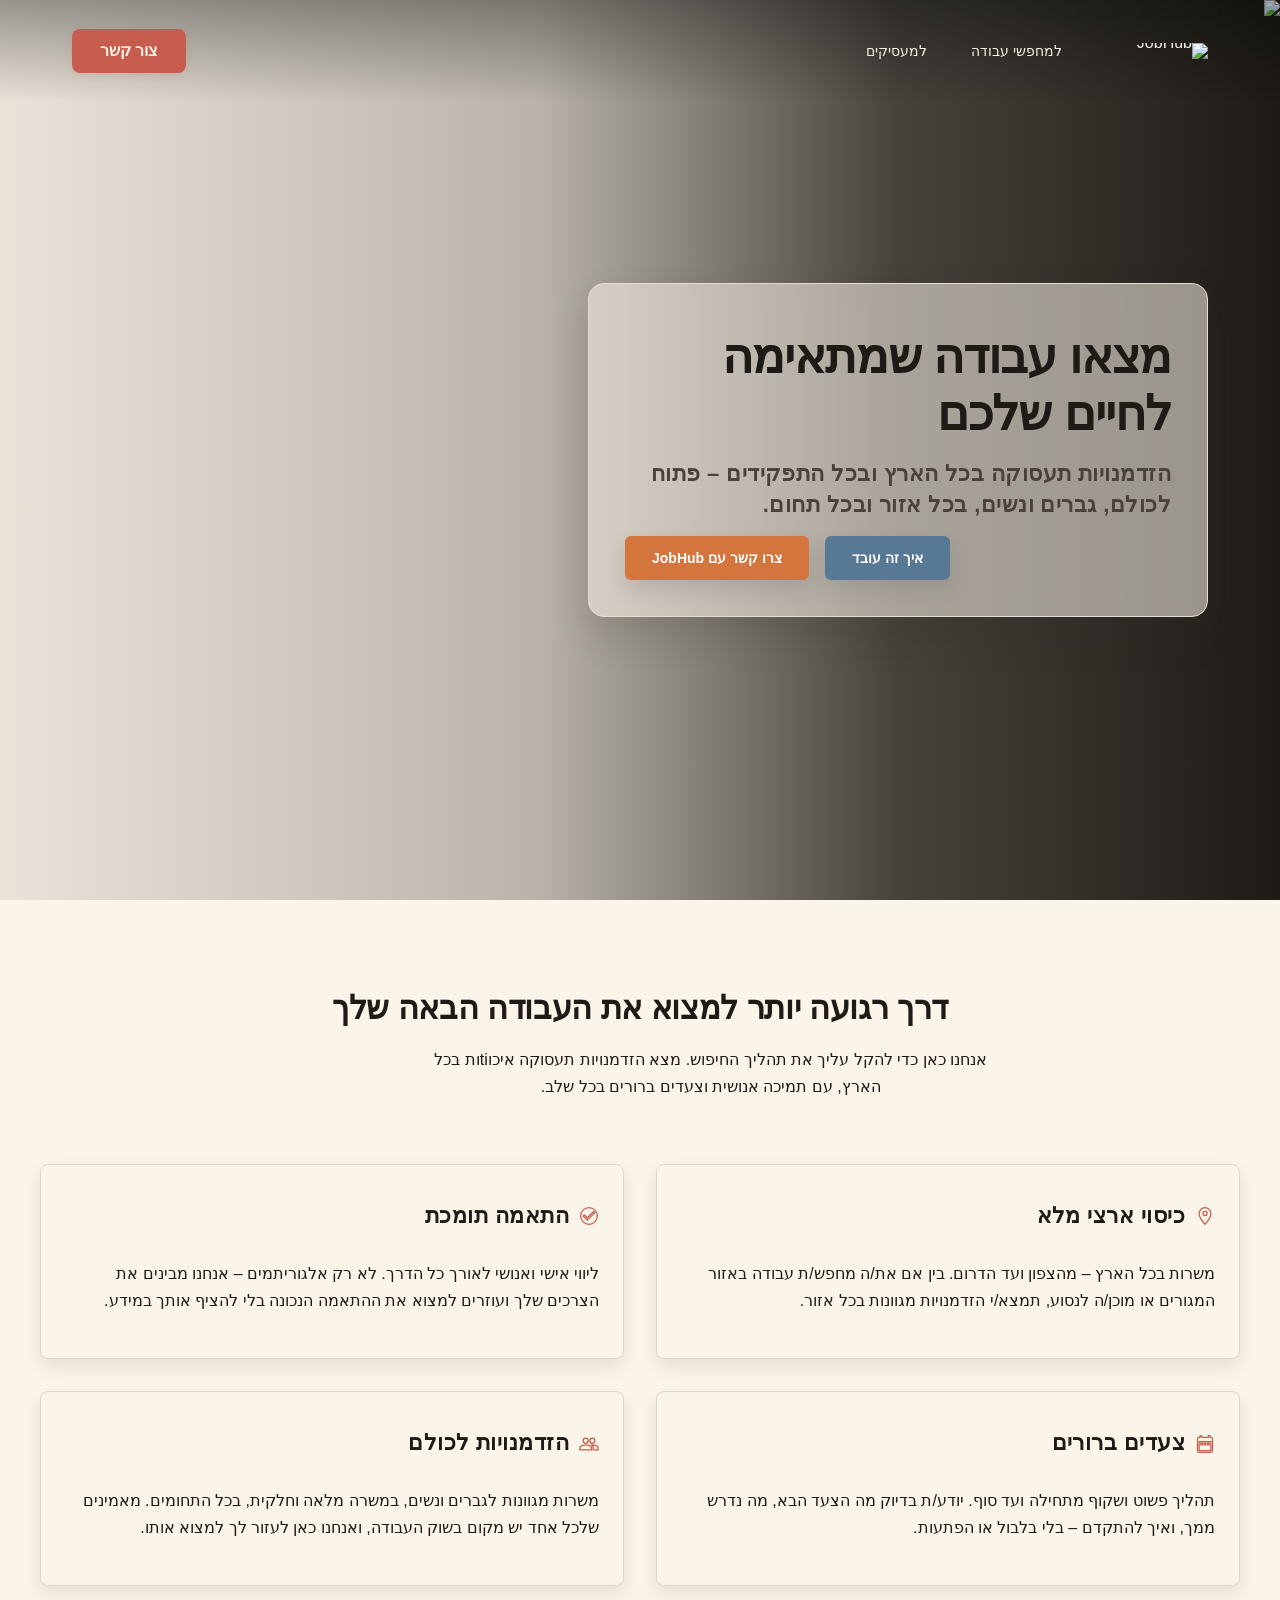
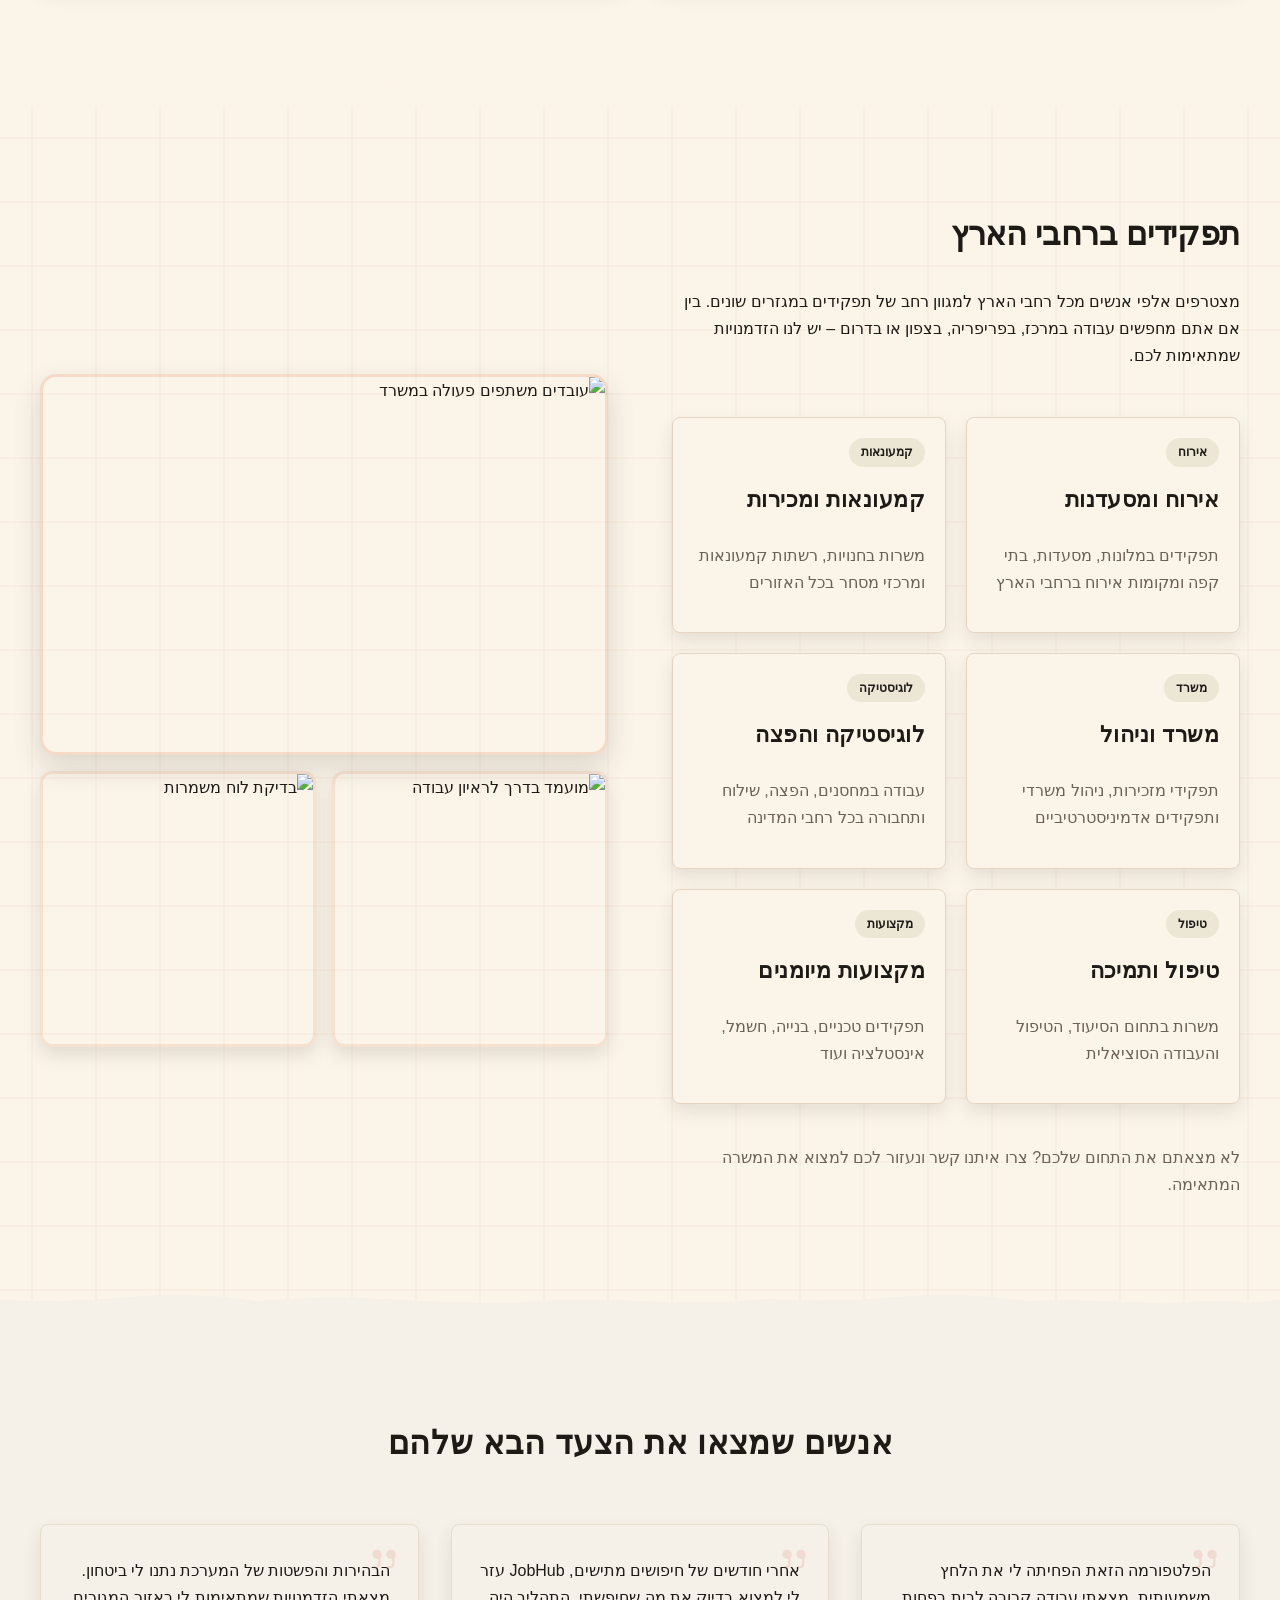
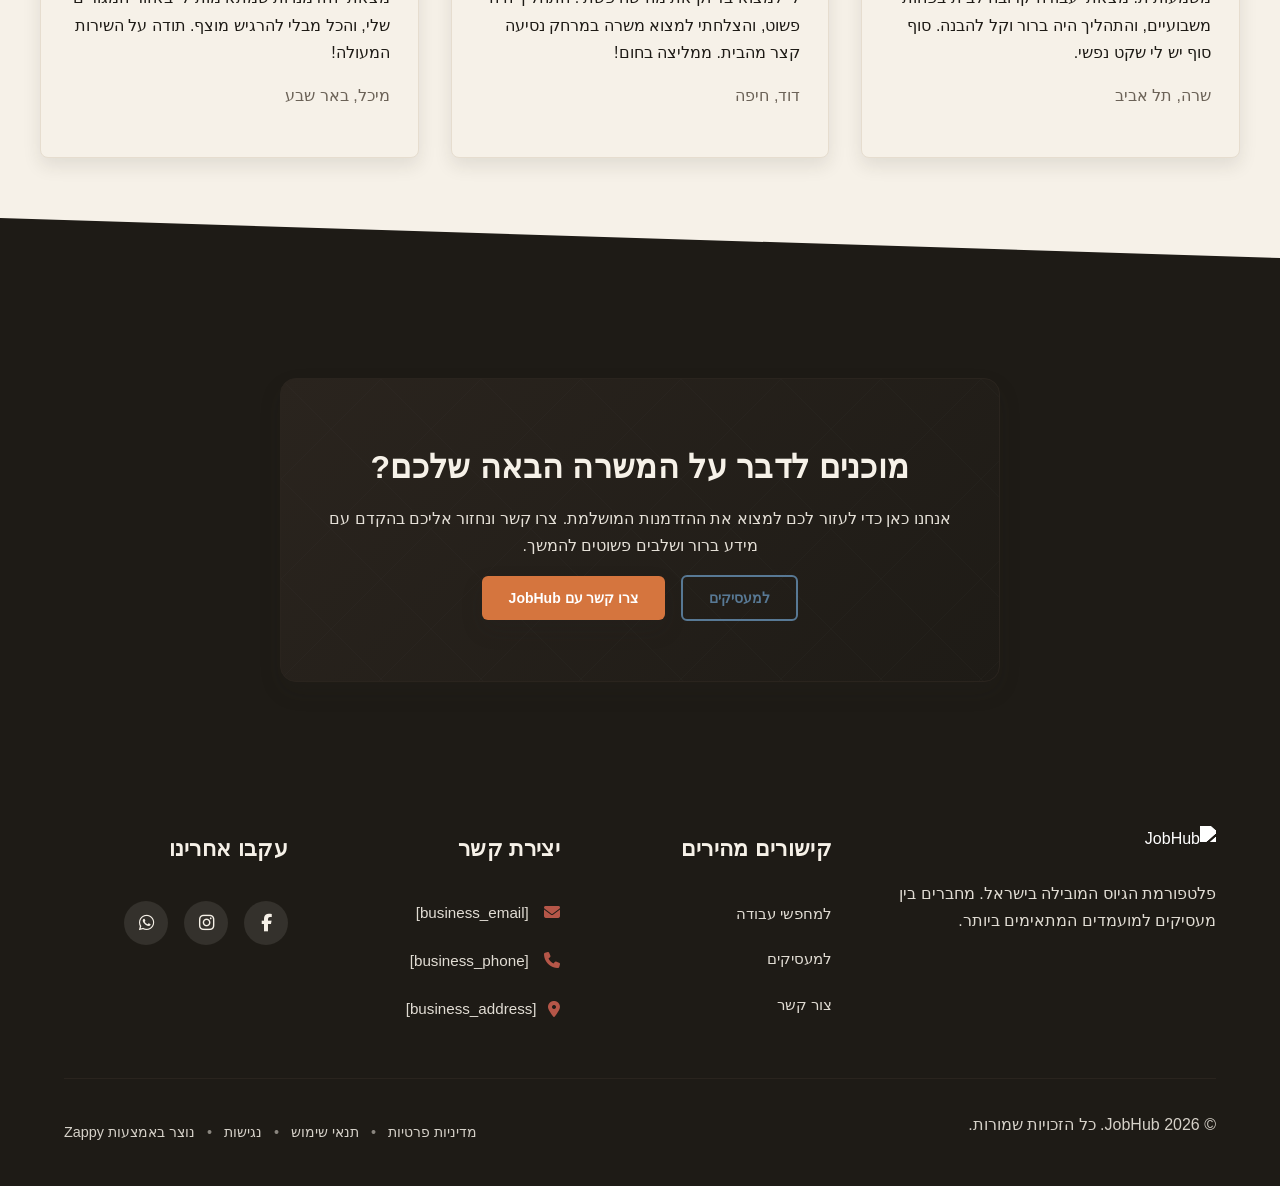
==== index.html @ 1d5aaf72 "Initial website commit" ====
<!DOCTYPE html>
<html lang="he" dir="rtl">
<head>
    <meta charset="UTF-8">
    <meta name="viewport" content="width=device-width, initial-scale=1.0">
    <meta name="robots" content="index, follow">
    <title>לוחות דרושים חינמיים לכל המשרות בארץ — JobHub</title>
    <meta name="description" content="פלטפורמת הדרושים המובילה בישראל מחברת מעסיקים ומועמדים. גלה אלפי משרות בכל התחומים והאזורים. הצטרף עכשיו והתחל לחפש עבודה בחינם!">
    <meta name="keywords" content="לוחות דרושים חינמיים, משרות פנויות, חיפוש עבודה, job boards online, free job boards">
    
    <!-- Zappy Analytics -->
<script>
(function() {
  'use strict';
  
  // Configuration
  var config = {
    websiteId: 'a0ca5b32-3d17-4316-a028-c97b0a8980de',
    apiUrl: 'https://api.zappy5.com/api/analytics/track',
    sessionDuration: 30 * 60 * 1000, // 30 minutes
    visitorDuration: 30 * 24 * 60 * 60 * 1000, // 30 days
    trackPageViews: true,
    trackClicks: true,
    trackFormSubmissions: true
  };
  
  // Generate or retrieve persistent visitor ID (30 days)
  function getVisitorId() {
    var visitorKey = 'zappy_visitor_' + config.websiteId;
    var visitor = null;
    
    try {
      visitor = localStorage.getItem(visitorKey);
      if (visitor) {
        var visitorData = JSON.parse(visitor);
        var now = Date.now();
        
        // Check if visitor ID is still valid (30 days)
        if (now - visitorData.created < config.visitorDuration) {
          // Update last seen timestamp
          visitorData.lastSeen = now;
          localStorage.setItem(visitorKey, JSON.stringify(visitorData));
          return visitorData.id;
        }
      }
    } catch (e) {
      console.warn('Zappy Analytics: LocalStorage not available');
    }
    
    // Generate new visitor ID
    var newVisitorId = 'zv_' + Date.now() + '_' + Math.random().toString(36).substr(2, 9);
    
    try {
      localStorage.setItem(visitorKey, JSON.stringify({
        id: newVisitorId,
        created: Date.now(),
        lastSeen: Date.now()
      }));
    } catch (e) {
      // Continue without local storage
    }
    
    return newVisitorId;
  }
  
  // Generate or retrieve session ID (30 minutes)
  function getSessionId() {
    var sessionKey = 'zappy_session_' + config.websiteId;
    var session = null;
    
    try {
      session = sessionStorage.getItem(sessionKey);
      if (session) {
        var sessionData = JSON.parse(session);
        var now = Date.now();
        
        // Check if session is still valid
        if (now - sessionData.timestamp < config.sessionDuration) {
          // Update timestamp
          sessionData.timestamp = now;
          sessionStorage.setItem(sessionKey, JSON.stringify(sessionData));
          return sessionData.id;
        }
      }
    } catch (e) {
      console.warn('Zappy Analytics: SessionStorage not available');
    }
    
    // Generate new session ID
    var newSessionId = 'zs_' + Date.now() + '_' + Math.random().toString(36).substr(2, 9);
    
    try {
      sessionStorage.setItem(sessionKey, JSON.stringify({
        id: newSessionId,
        timestamp: Date.now()
      }));
    } catch (e) {
      // Continue without session storage
    }
    
    return newSessionId;
  }
  
  var visitorId = getVisitorId();
  var sessionId = getSessionId();
  
  // Track an event
  function trackEvent(eventType, data) {
    data = data || {};
    
    var eventData = {
      website_id: config.websiteId,
      event_type: eventType,
      page_path: window.location.pathname,
      referrer: document.referrer || 'direct',
      visitor_id: visitorId,
      session_id: sessionId,
      metadata: data
    };
    
    // Use sendBeacon if available (better for page unload events)
    if (navigator.sendBeacon) {
      var blob = new Blob([JSON.stringify(eventData)], { type: 'application/json' });
      navigator.sendBeacon(config.apiUrl, blob);
    } else {
      // Fallback to fetch
      fetch(config.apiUrl, {
        method: 'POST',
        headers: {
          'Content-Type': 'application/json'
        },
        body: JSON.stringify(eventData),
        keepalive: true
      }).catch(function(error) {
        console.warn('Zappy Analytics: Failed to track event', error);
      });
    }
  }
  
  // Track page view
  if (config.trackPageViews) {
    trackEvent('pageview', {
      title: document.title,
      url: window.location.href
    });
  }
  
  // Track clicks on important elements
  if (config.trackClicks) {
    document.addEventListener('click', function(e) {
      var target = e.target;
      
      // Track button clicks (counted as actions)
      if (target.tagName === 'BUTTON' || target.closest('button')) {
        var button = target.tagName === 'BUTTON' ? target : target.closest('button');
        trackEvent('click', {
          element: 'button',
          text: button.textContent.trim().substring(0, 100),
          id: button.id || null,
          class: button.className || null
        });
      }
      
      // Track link clicks (navigation - not counted as actions)
      else if (target.tagName === 'A' || target.closest('a')) {
        var link = target.tagName === 'A' ? target : target.closest('a');
        trackEvent('navigation', {
          element: 'link',
          text: link.textContent.trim().substring(0, 100),
          href: link.href,
          external: link.hostname !== window.location.hostname
        });
      }
    }, true);
  }
  
  // Track form submissions
  if (config.trackFormSubmissions) {
    document.addEventListener('submit', function(e) {
      var form = e.target;
      
      trackEvent('form_submit', {
        form_id: form.id || null,
        form_name: form.name || null,
        form_action: form.action || null,
        form_method: form.method || 'GET'
      });
    }, true);
  }
  
  // Track time on page (send on page unload)
  var pageLoadTime = Date.now();
  
  window.addEventListener('beforeunload', function() {
    var timeOnPage = Math.floor((Date.now() - pageLoadTime) / 1000); // in seconds
    
    trackEvent('page_unload', {
      time_on_page: timeOnPage,
      page_path: window.location.pathname
    });
  });
  
  // Expose tracking function globally for custom events
  window.zappyAnalytics = {
    track: trackEvent,
    getVisitorId: function() { return visitorId; },
    getSessionId: function() { return sessionId; }
  };
  
})();
</script>
<!-- End Zappy Analytics -->
    <meta property="og:title" content="לוחות דרושים חינמיים לכל המשרות בארץ — JobHub">
  <meta property="og:description" content="פלטפורמת הדרושים המובילה בישראל מחברת מעסיקים ומועמדים. גלה אלפי משרות בכל התחומים והאזורים. הצטרף עכשיו והתחל לחפש עבודה בחינם!">
  <meta property="og:type" content="website">
  <meta property="og:locale" content="he_IL">
  
  <meta name="twitter:card" content="summary_large_image">
  <meta name="twitter:title" content="לוחות דרושים חינמיים לכל המשרות בארץ — JobHub">
  <meta name="twitter:description" content="פלטפורמת הדרושים המובילה בישראל מחברת מעסיקים ומועמדים. גלה אלפי משרות בכל התחומים והאזורים. הצטרף עכשיו והתחל לחפש עבודה בחינם!">
  
  <link rel="stylesheet" href="https://cdnjs.cloudflare.com/ajax/libs/font-awesome/6.4.0/css/all.min.css">

    <!-- Favicons -->
    <link rel="icon" type="image/x-icon" href="/assets/favicon.ico">
    <link rel="icon" type="image/png" sizes="16x16" href="/assets/favicon-16x16.png">
    <link rel="icon" type="image/png" sizes="32x32" href="/assets/favicon-32x32.png">
    <link rel="icon" type="image/png" sizes="48x48" href="/assets/favicon-48x48.png">
    <link rel="icon" type="image/png" sizes="192x192" href="/assets/favicon-192x192.png">
    <link rel="icon" type="image/png" sizes="512x512" href="/assets/favicon-512x512.png">
    <link rel="apple-touch-icon" href="/assets/apple-touch-icon.png">
    <!-- Cookie Consent -->
    <link rel="stylesheet" href="https://cdn.jsdelivr.net/npm/vanilla-cookieconsent@3/dist/cookieconsent.css">
    <script src="https://cdn.jsdelivr.net/npm/vanilla-cookieconsent@3/dist/cookieconsent.umd.js"></script>
    <!-- Mickidum Accessibility Toolbar -->
    <script src="https://cdn.jsdelivr.net/gh/mickidum/acc_toolbar/acctoolbar/acctoolbar.min.js"></script>
    <link rel="stylesheet" href="/styles.css">

    <style id="zappy-dropdown-submenu-styles">
      /* ========== DESKTOP DROPDOWN SUBMENU STYLES ========== */
      /* Base styles for dropdown submenus - parent must be positioned */
      .nav-menu li:has(.sub-menu), nav li:has(.sub-menu), .navbar li:has(.sub-menu), #navMenu li:has(.sub-menu) { position: relative; }
      /* Submenu base - hidden by default */
      .nav-menu .sub-menu, nav .sub-menu, .navbar .sub-menu, #navMenu .sub-menu { display: block !important; position: absolute !important; top: 100%; left: 0; min-width: 220px; background: white; border-radius: 8px; box-shadow: 0 8px 25px rgba(0,0,0,0.15); padding: 8px 0; opacity: 0; visibility: hidden; transform: translateY(10px); transition: all 0.3s ease; z-index: 1000; list-style: none; pointer-events: none; }
      /* CRITICAL: Desktop hover styles to show dropdown */
      .nav-menu li:hover > .sub-menu, nav li:hover > .sub-menu, .navbar li:hover > .sub-menu, #navMenu li:hover > .sub-menu { opacity: 1 !important; visibility: visible !important; transform: translateY(0) !important; pointer-events: auto !important; }
      /* Submenu item styling */
      .sub-menu li { list-style: none; margin: 0; padding: 0; }
      .sub-menu a { display: block !important; padding: 10px 16px !important; color: var(--text-dark, #333) !important; font-weight: 500; text-decoration: none; white-space: nowrap; transition: background-color 0.2s; }
      .sub-menu a:hover { background-color: #f5f5f5; }
      /* RTL (Hebrew/Arabic) dropdown positioning */
      [dir="rtl"] .nav-menu .sub-menu, [dir="rtl"] nav .sub-menu, [dir="rtl"] .navbar .sub-menu, html[lang="he"] .nav-menu .sub-menu, html[lang="he"] nav .sub-menu, html[lang="he"] .navbar .sub-menu, html[lang="ar"] .nav-menu .sub-menu, html[lang="ar"] nav .sub-menu, html[lang="ar"] .navbar .sub-menu { left: auto !important; right: 0 !important; }
      /* Hide empty dropdown menus */
      .sub-menu:empty, .sub-menu:not(:has(li:not(.zappy-hidden-menu-item))), .sub-menu:not(:has(li)) { display: none !important; opacity: 0 !important; visibility: hidden !important; pointer-events: none !important; }
      /* Desktop: show submenu on Menu Group hover */
      li:has(.menu-group-title):hover > .sub-menu { opacity: 1 !important; visibility: visible !important; transform: translateY(0) !important; pointer-events: auto !important; }
      /* Menu Group title styling */
      .nav-menu > li > .menu-group-title, #navMenu > li > .menu-group-title { display: inline-block; padding: 0.5rem 1rem; cursor: default; user-select: none; }
      
      /* ========== MOBILE SUBMENU STYLES ========== */
      @media (max-width: 768px) {
        .nav-menu .sub-menu, nav .sub-menu, .navbar .sub-menu, #navMenu .sub-menu { position: static !important; transform: none !important; box-shadow: none !important; background: transparent !important; max-height: 0; overflow: hidden; opacity: 0; visibility: hidden; transition: max-height 0.3s ease, opacity 0.3s ease; padding: 0 !important; border-radius: 0 !important; }
        .sub-menu.mobile-expanded { max-height: 500px !important; opacity: 1 !important; visibility: visible !important; padding: 8px 0 8px 16px !important; }
        [dir="rtl"] .sub-menu.mobile-expanded, html[lang="he"] .sub-menu.mobile-expanded { padding: 8px 16px 8px 0 !important; }
        /* Disable hover behavior on mobile */
        .nav-menu li:hover > .sub-menu, nav li:hover > .sub-menu, .navbar li:hover > .sub-menu, #navMenu li:hover > .sub-menu { opacity: 0; visibility: hidden; pointer-events: none; }
        .nav-menu li > .sub-menu.mobile-expanded, nav li > .sub-menu.mobile-expanded, .navbar li > .sub-menu.mobile-expanded, #navMenu li > .sub-menu.mobile-expanded { opacity: 1 !important; visibility: visible !important; pointer-events: auto !important; }
        .nav-menu li:has(.sub-menu), nav li:has(.sub-menu), .navbar li:has(.sub-menu), #navMenu li:has(.sub-menu) { display: flex !important; flex-wrap: wrap !important; align-items: center !important; position: relative !important; min-height: 44px !important; }
        .nav-menu li:has(.sub-menu) > a, nav li:has(.sub-menu) > a, .navbar li:has(.sub-menu) > a, #navMenu li:has(.sub-menu) > a { flex: 1 !important; min-width: 0 !important; }
        .nav-menu li:has(.sub-menu) > .menu-group-title, nav li:has(.sub-menu) > .menu-group-title, .navbar li:has(.sub-menu) > .menu-group-title, #navMenu li:has(.sub-menu) > .menu-group-title { flex: 1 !important; min-width: 0 !important; padding: 0 !important; line-height: inherit !important; }
        .nav-menu li:has(.sub-menu) > .sub-menu, nav li:has(.sub-menu) > .sub-menu, .navbar li:has(.sub-menu) > .sub-menu, #navMenu li:has(.sub-menu) > .sub-menu { flex-basis: 100% !important; width: 100% !important; }
        .nav-menu li:has(.sub-menu) > a [class*="chevron"], .nav-menu li:has(.sub-menu) > a [class*="arrow"], .nav-menu li:has(.sub-menu) > a .fa-chevron-down, .nav-menu li:has(.sub-menu) > a .fa-angle-down, nav li:has(.sub-menu) > a [class*="chevron"], nav li:has(.sub-menu) > a [class*="arrow"], #navMenu li:has(.sub-menu) > a [class*="chevron"], #navMenu li:has(.sub-menu) > a [class*="arrow"] { display: none !important; visibility: hidden !important; }
        .mobile-submenu-toggle { display: flex !important; align-items: center !important; justify-content: center !important; width: 44px !important; height: auto !important; background: transparent !important; border: none !important; cursor: pointer !important; color: var(--text-light) !important; position: static !important; flex-shrink: 0 !important; align-self: stretch !important; z-index: 2 !important; padding: 0 !important; margin: 0 !important; }
        .mobile-submenu-toggle::after { content: '' !important; width: 0 !important; height: 0 !important; border-left: 6px solid transparent !important; border-right: 6px solid transparent !important; border-top: 7px solid currentColor !important; transition: transform 0.3s ease !important; }
        .mobile-submenu-toggle.expanded::after { transform: rotate(180deg) !important; }
        .sub-menu a { padding: 10px 0 !important; display: block !important; color: var(--text-light) !important; }
        .navbar .sub-menu li a, nav.navbar .sub-menu li a, .zappy-products-dropdown .sub-menu a { color: var(--text-light) !important; }
      }
      @media (min-width: 769px) { .mobile-submenu-toggle { display: none !important; } }
    </style>

    <style id="mobile-lang-menu-deployed-css">
    @media (max-width: 768px) {
      .lang-switcher,
      .nav-cta-container .lang-switcher,
      .nav-container .lang-switcher,
      .navbar .lang-switcher,
      .navbar .nav-cta-container .lang-switcher,
      .nav-icons-left .lang-switcher,
      .nav-ecommerce-icons .lang-switcher { display: none !important; }
      .mobile-lang-menu { width: 100%; border-top: 1px solid rgba(128,128,128,0.2); padding: 8px 0 0 0; margin-top: 8px; }
      .mobile-lang-toggle { display: flex !important; align-items: center; justify-content: space-between; width: 100%; padding: 12px 16px; background: none; border: none; cursor: pointer; font-size: 15px; color: inherit; font-family: inherit; }
      .mobile-lang-toggle::after { content: ''; display: inline-block; width: 8px; height: 8px; border-right: 2px solid currentColor; border-bottom: 2px solid currentColor; transform: rotate(45deg); transition: transform 0.3s ease; margin-left: 8px; }
      .mobile-lang-toggle.expanded::after { transform: rotate(-135deg); }
      .mobile-lang-options { max-height: 0; overflow: hidden; transition: max-height 0.3s ease; }
      .mobile-lang-options.expanded { max-height: 300px; }
      .mobile-lang-option { display: flex !important; align-items: center; gap: 10px; padding: 10px 24px; text-decoration: none; color: inherit; font-size: 14px; font-family: inherit; }
      .mobile-lang-option:hover { background: rgba(128,128,128,0.1); }
      .mobile-lang-option.active { font-weight: 600; opacity: 0.7; pointer-events: none; }
      .mobile-lang-option img { width: 20px; height: 20px; border-radius: 50%; }
    }
    @media (min-width: 769px) {
      .mobile-lang-menu { display: none !important; }
    }
    </style>

    <style id="zappy-widget-visibility">
      #mic-access-tool-general-button, .mic-access-tool-general-button,
      #mic-init-access-tool .mic-access-tool-general-button, #mic-init-access-tool #mic-access-tool-general-button,
      ._access-icon, #mic-access-tool-box, .mic-access-tool-box,
      #mic-init-access-tool #mic-access-tool-box, div[id*="mic-access-tool-box"], ._access-menu {
        display: none !important; visibility: hidden !important; opacity: 0 !important; pointer-events: none !important;
      }
    </style>
</head>
<body>

  <nav class="navbar" dir="rtl">
  <button class="mobile-toggle" id="mobileToggle" aria-label="Menu">
    <svg class="hamburger-icon" width="24" height="24" viewbox="0 0 24 24" fill="none">
      <path d="M3 12h18M3 6h18M3 18h18" stroke="currentColor" stroke-width="2" stroke-linecap="round"></path>
    </svg>
    <svg class="close-icon" width="24" height="24" viewbox="0 0 24 24" fill="none" style="display: none;">
      <path d="M18 6L6 18M6 6l12 12" stroke="currentColor" stroke-width="2" stroke-linecap="round"></path>
    </svg>
  </button>
  
  <button class="phone-header-btn" data-phone="[business_phone]" aria-label="Call">
    <svg width="20" height="20" viewbox="0 0 24 24" fill="currentColor">
      <path d="M22 16.92v3a2 2 0 0 1-2.18 2 19.79 19.79 0 0 1-8.63-3.07 19.5 19.5 0 0 1-6-6 19.79 19.79 0 0 1-3.07-8.67A2 2 0 0 1 4.11 2h3a2 2 0 0 1 2 1.72 12.84 12.84 0 0 0 .7 2.81 2 2 0 0 1-.45 2.11L8.09 9.91a16 16 0 0 0 6 6l1.27-1.27a2 2 0 0 1 2.11-.45 12.84 12.84 0 0 0 2.81.7A2 2 0 0 1 22 16.92z"></path>
    </svg>
  </button>

  <div class="nav-container">
    <div class="nav-right-group"><div class="nav-brand">
      <a href="/" class="logo-link">
        <img src="/assets/business-logo.webp" alt="JobHub" class="logo">
      </a>
    </div><ul class="nav-menu" id="navMenu"><li><a href="/job-seekers">למחפשי עבודה</a></li><li><a href="/employers">למעסיקים</a></li></ul></div>
    
    
    
    <div class="nav-cta-container">
      <a href="/contact" class="nav-cta-btn">צור קשר</a>
    </div>
  </div>
</nav>
<script>

// Navbar Mobile Menu Toggle and Contrast Fix
(function() {
  // Use 'load' event instead of 'DOMContentLoaded' to ensure we run AFTER all other scripts
  window.addEventListener('load', function() {
    
    // FIX MOBILE BUTTON CONTRAST
    // Detect navbar background color and apply contrasting color to mobile buttons
    const navbar = document.querySelector('.navbar, nav, header');
    if (!navbar) {
      console.log('[Navbar] Navbar element not found');
      return;
    }
    
    // DECLARE VARIABLES EARLY to avoid Temporal Dead Zone errors
    // These are used in multiple places below
    let mobileToggle = document.getElementById('mobileToggle') ||
                       document.querySelector('.mobile-toggle') ||
                       document.querySelector('.hamburger') ||
                       document.querySelector('.hamburger-menu') ||
                       document.querySelector('.menu-toggle') ||
                       document.querySelector('.burger-menu') ||
                       document.querySelector('[aria-label="Menu"]') ||
                       document.querySelector('[aria-label="תפריט"]');
    
    const phoneBtn = document.querySelector('.phone-header-btn');
    
    const computedStyle = window.getComputedStyle(navbar);
    let bgColor = computedStyle.backgroundColor;
    
    console.log('[Navbar] Initial navbar background:', bgColor);
    
    // Check if background is transparent or rgba with 0 alpha
    const isTransparent = bgColor === 'transparent' || 
                         bgColor === 'rgba(0, 0, 0, 0)' ||
                         (bgColor.startsWith('rgba') && bgColor.includes(', 0)'));
    
    if (isTransparent) {
      // Check for background-image or gradient
      const bgImage = computedStyle.backgroundImage;
      if (bgImage && bgImage !== 'none') {
        console.log('[Navbar] Navbar has background image/gradient, using dark text');
        bgColor = 'rgb(240, 240, 240)'; // Assume light background
      } else {
        // Transparent navbar - check body background
        const bodyBg = window.getComputedStyle(document.body).backgroundColor;
        console.log('[Navbar] Navbar transparent, using body background:', bodyBg);
        bgColor = bodyBg;
      }
    }
    
    // Calculate luminance to determine if background is light or dark
    const rgb = bgColor.match(/\d+/g);
    if (rgb && rgb.length >= 3) {
      const r = parseInt(rgb[0]);
      const g = parseInt(rgb[1]);
      const b = parseInt(rgb[2]);
      const luminance = (0.299 * r + 0.587 * g + 0.114 * b) / 255;
      
      // Mobile button colors are set by Claude's AI-generated CSS (same as .nav-menu a)
      // No dynamic color overrides needed - colors come from the generated navbar CSS
      console.log('[Navbar] Mobile button colors preserved from Claude CSS (luminance:', luminance.toFixed(2) + ')');
      
      // FIX ICON SIZES - Ensure SVGs are properly sized and visible
      // INJECT CRITICAL CSS TO OVERRIDE ANY CONFLICTING RULES
      const criticalCSS = document.createElement('style');
      criticalCSS.id = 'zappy-mobile-nav-fix';
      const htmlLang = document.documentElement.lang || 'en';
      const htmlDir = document.documentElement.dir || 'ltr';
      // Check both dir attribute AND lang for RTL detection
      // dir="rtl" is the most reliable indicator
      const isRTL = htmlDir === 'rtl' || htmlLang === 'he' || htmlLang === 'ar';
      
      criticalCSS.textContent = `
        /* Hide mobile buttons on desktop, show only on mobile */
        @media (min-width: 769px) {
          .mobile-toggle,
          .phone-header-btn {
            display: none !important;
          }
        }
        
        /* Show and position mobile buttons correctly on mobile */
        @media (max-width: 768px) {
          .mobile-toggle,
          .phone-header-btn {
            position: absolute !important;
            top: 50% !important;
            transform: translateY(-50%) !important;
            z-index: 1001 !important;
            display: flex !important;
            align-items: center !important;
            justify-content: center !important;
            width: 36px !important;
            height: 36px !important;
            border-radius: 50% !important;
            border: none !important;
            cursor: pointer !important;
            padding: 6px !important;
            background: none !important;
            color: var(--nav-text, var(--text-light)) !important;
          }
          
          /* LTR positioning (default): hamburger LEFT, phone RIGHT */
          html:not([dir="rtl"]):not([lang="he"]):not([lang="ar"]) .mobile-toggle,
          html[dir="ltr"] .mobile-toggle {
            left: 12px !important;
            right: auto !important;
          }
          html:not([dir="rtl"]):not([lang="he"]):not([lang="ar"]) .phone-header-btn,
          html[dir="ltr"] .phone-header-btn {
            right: 12px !important;
            left: auto !important;
          }
          
          /* RTL positioning: hamburger RIGHT, phone LEFT */
          html[dir="rtl"] .mobile-toggle,
          html[lang="he"] .mobile-toggle,
          html[lang="ar"] .mobile-toggle {
            right: 12px !important;
            left: auto !important;
          }
          html[dir="rtl"] .phone-header-btn,
          html[lang="he"] .phone-header-btn,
          html[lang="ar"] .phone-header-btn {
            left: 12px !important;
            right: auto !important;
          }
          
          /* CRITICAL: Ensure nav-container has min-height on mobile */
          /* All children are positioned absolutely/fixed on mobile, so height:auto collapses to 0 */
          .nav-container {
            min-height: 70px !important;
            position: relative !important;
          }
          
          /* Ensure SVG icons are properly sized and inherit color */
          .mobile-toggle svg,
          .phone-header-btn svg {
            width: 24px !important;
            height: 24px !important;
            /* Don't force display - let JavaScript control hamburger/close toggle */
          }
          
          /* Reset nav-cta-container on mobile - remove desktop box-shadow/padding */
          /* that creates a visible ghost box when CTA button is hidden */
          .nav-cta-container {
            box-shadow: none !important;
            padding: 0 !important;
          }
          
          /* Hide nav-cta-container entirely on mobile when there's no lang-switcher */
          /* (only the CTA button is inside, and it's hidden on mobile) */
          .nav-cta-container:not(:has(.lang-switcher)) {
            display: none !important;
          }
          
          /* CRITICAL: Prevent hero image fade gradient from bleeding over headline text */
          /* The .image-fade-gradient has bottom: -30px (extends below parent) */
          /* On mobile stacked layout, this overlaps the h1 text below the image */
          .hero-image-column {
            overflow: hidden !important;
          }
          .image-fade-gradient {
            bottom: 0 !important;
          }
          
          /* Hide desktop language switcher on mobile - hamburger menu handles it */
          /* High specificity to override stored CSS */
          .lang-switcher,
          .nav-cta-container .lang-switcher,
          .nav-container .lang-switcher,
          .navbar .lang-switcher,
          .navbar .nav-cta-container .lang-switcher {
            display: none !important;
          }
        }
      `;
      
      // Remove existing fix if present and inject new one
      const existing = document.getElementById('zappy-mobile-nav-fix');
      if (existing) existing.remove();
      document.head.appendChild(criticalCSS);
      
      console.log('[Navbar] Critical CSS injected for mobile nav positioning');
      
      // ONLY apply inline positioning styles on mobile viewport
      // On desktop, the CSS handles hiding these buttons with display: none
      // Inline styles were breaking desktop layout by overriding CSS
      const isMobileViewport = window.innerWidth <= 768;
      
      if (mobileToggle) {
        // Icon sizing applies to all viewports for consistency
        const hamburgerIcon = mobileToggle.querySelector('.hamburger-icon');
        const closeIcon = mobileToggle.querySelector('.close-icon');
        
        if (hamburgerIcon) {
          hamburgerIcon.style.setProperty('width', '24px', 'important');
          hamburgerIcon.style.setProperty('height', '24px', 'important');
          hamburgerIcon.style.setProperty('display', 'block', 'important'); // Show hamburger by default
        }
        if (closeIcon) {
          closeIcon.style.setProperty('width', '24px', 'important');
          closeIcon.style.setProperty('height', '24px', 'important');
          closeIcon.style.setProperty('display', 'none', 'important'); // Hide close icon by default
        }
        
        // ONLY set positioning inline styles on mobile
        if (isMobileViewport) {
          mobileToggle.style.setProperty('position', 'absolute', 'important');
          mobileToggle.style.setProperty('top', '50%', 'important');
          mobileToggle.style.setProperty('transform', 'translateY(-50%)', 'important');
          mobileToggle.style.setProperty('z-index', '1001', 'important');
          
          // Clear any inline left/right so CSS can take over based on html[dir]
          mobileToggle.style.removeProperty('left');
          mobileToggle.style.removeProperty('right');
          
          console.log('[Navbar] Mobile toggle positioning applied (mobile viewport)');
        } else {
          // On desktop, clear any positioning styles to let CSS handle it
          mobileToggle.style.removeProperty('position');
          mobileToggle.style.removeProperty('top');
          mobileToggle.style.removeProperty('transform');
          mobileToggle.style.removeProperty('z-index');
          mobileToggle.style.removeProperty('left');
          mobileToggle.style.removeProperty('right');
          console.log('[Navbar] Desktop viewport - cleared mobile toggle inline positioning');
        }
      }
      
      if (phoneBtn) {
        // Icon sizing applies to all viewports
        const phoneIcon = phoneBtn.querySelector('svg');
        if (phoneIcon) {
          phoneIcon.style.width = '24px';
          phoneIcon.style.height = '24px';
          phoneIcon.setAttribute('width', '24');
          phoneIcon.setAttribute('height', '24');
        }
        
        // ONLY set positioning inline styles on mobile
        if (isMobileViewport) {
          phoneBtn.style.setProperty('position', 'absolute', 'important');
          phoneBtn.style.setProperty('top', '50%', 'important');
          phoneBtn.style.setProperty('transform', 'translateY(-50%)', 'important');
          phoneBtn.style.setProperty('z-index', '1001', 'important');
          
          // Clear any inline left/right so CSS can take over based on html[dir]
          phoneBtn.style.removeProperty('left');
          phoneBtn.style.removeProperty('right');
          
          console.log('[Navbar] Phone button positioning applied (mobile viewport)');
        } else {
          // On desktop, clear any positioning styles to let CSS handle it
          phoneBtn.style.removeProperty('position');
          phoneBtn.style.removeProperty('top');
          phoneBtn.style.removeProperty('transform');
          phoneBtn.style.removeProperty('z-index');
          phoneBtn.style.removeProperty('left');
          phoneBtn.style.removeProperty('right');
          console.log('[Navbar] Desktop viewport - cleared phone button inline positioning');
        }
      }
    } else {
      console.log('[Navbar] Could not parse background color:', bgColor);
    }
    
    // MOBILE MENU TOGGLE
    // Re-query in case DOM changed (mobileToggle already declared at top of function)
    mobileToggle = document.getElementById('mobileToggle') ||
                   document.querySelector('.mobile-toggle') ||
                   document.querySelector('.hamburger') ||
                   document.querySelector('.hamburger-menu') ||
                   document.querySelector('.menu-toggle') ||
                   document.querySelector('.burger-menu') ||
                   document.querySelector('[aria-label="Menu"]') ||
                   document.querySelector('[aria-label="תפריט"]');
    
    // EXPANDED SEARCH: Find nav menu by ID or class
    const navMenu = document.getElementById('navMenu') ||
                  document.querySelector('.nav-menu') ||
                  document.querySelector('.nav-links') ||
                  document.querySelector('nav ul:not(.submenu)');
    
    if (!mobileToggle || !navMenu) {
      console.log('[Navbar] Mobile toggle or menu not found:', { toggle: !!mobileToggle, menu: !!navMenu });
      return;
    }
    
    // Ensure navMenu has ID for CSS targeting
    if (!navMenu.id) {
      navMenu.id = 'navMenu';
    }
    
    console.log('[Navbar] Initializing mobile menu...');
    
    // Remove any existing event listeners by cloning the button
    const newToggle = mobileToggle.cloneNode(true);
    mobileToggle.parentNode.replaceChild(newToggle, mobileToggle);
    
    // Toggle menu on button click - use newToggle now
    newToggle.addEventListener('click', function(e) {
      e.preventDefault();
      e.stopPropagation();
      
      const hamburgerIcon = this.querySelector('.hamburger-icon');
      const closeIcon = this.querySelector('.close-icon');
      const isActive = navMenu.classList.contains('active');
      
      if (isActive) {
        // Close menu
        navMenu.classList.remove('active');
        if (hamburgerIcon) hamburgerIcon.style.setProperty('display', 'block', 'important');
        if (closeIcon) closeIcon.style.setProperty('display', 'none', 'important');
        document.body.style.overflow = '';
        console.log('[Navbar] Menu closed');
      } else {
        // Open menu
        navMenu.classList.add('active');
        if (hamburgerIcon) hamburgerIcon.style.setProperty('display', 'none', 'important');
        if (closeIcon) closeIcon.style.setProperty('display', 'block', 'important');
        document.body.style.overflow = 'hidden';
        console.log('[Navbar] Menu opened');
      }
    });
    
    // Close menu when clicking nav links (but NOT dropdown toggles)
    const navLinks = navMenu.querySelectorAll('a');
    navLinks.forEach(function(link) {
      link.addEventListener('click', function() {
        // Don't close if it's a dropdown child (unless it's a real navigation link)
        if (this.getAttribute('href') === '#') return;
        
        const hamburgerIcon = newToggle.querySelector('.hamburger-icon');
        const closeIcon = newToggle.querySelector('.close-icon');
        
        navMenu.classList.remove('active');
        if (hamburgerIcon) hamburgerIcon.style.setProperty('display', 'block', 'important');
        if (closeIcon) closeIcon.style.setProperty('display', 'none', 'important');
        document.body.style.overflow = '';
        console.log('[Navbar] Menu closed (link clicked)');
      });
    });
    
    // DROPDOWN MENU TOGGLE (for mobile and touch devices)
    var dropdownToggles = navMenu.querySelectorAll('.dropdown-toggle');
    dropdownToggles.forEach(function(toggle) {
      toggle.addEventListener('click', function(e) {
        e.preventDefault();
        e.stopPropagation();
        var parent = this.closest('.nav-dropdown');
        if (!parent) return;
        
        // Close other open dropdowns at the same level
        var siblings = parent.parentNode.querySelectorAll('.nav-dropdown.open');
        siblings.forEach(function(sib) {
          if (sib !== parent) sib.classList.remove('open');
        });
        
        parent.classList.toggle('open');
        console.log('[Navbar] Dropdown toggled:', parent.classList.contains('open') ? 'open' : 'closed');
      });
    });
    
    // Close dropdowns when clicking outside
    document.addEventListener('click', function(e) {
      if (!e.target.closest('.nav-dropdown')) {
        var openDropdowns = document.querySelectorAll('.nav-dropdown.open');
        openDropdowns.forEach(function(dd) { dd.classList.remove('open'); });
      }
    });
    
    console.log('[Navbar] Dropdown handlers initialized for ' + dropdownToggles.length + ' dropdowns');
    
    // Phone button functionality (phoneBtn already declared at top of function)
    if (phoneBtn) {
      phoneBtn.addEventListener('click', function() {
        // Get phone number from placeholder in page or use default
        const phoneLinks = document.querySelectorAll('a[href^="tel:"]');
        const phoneNumber = phoneLinks.length > 0 
          ? phoneLinks[0].getAttribute('href').replace('tel:', '')
          : '[business_phone]';
        
        window.location.href = 'tel:' + phoneNumber;
        console.log('[Navbar] Phone button clicked');
      });
    }
    
    console.log('[Navbar] Mobile menu initialized successfully');
    
    // === WHATSAPP BUTTON VISIBILITY FIX ===
    // Ensure WhatsApp floating button is hidden on desktop and visible on mobile
    // IMPORTANT: Only target the floating button by its class, NOT generic wa.me links
    const handleWhatsAppVisibility = function() {
      const whatsappBtn = document.querySelector('.whatsapp-float');
      if (whatsappBtn) {
        const isDesktop = window.innerWidth >= 769;
        if (isDesktop) {
          whatsappBtn.style.setProperty('display', 'none', 'important');
          whatsappBtn.style.setProperty('visibility', 'hidden', 'important');
          whatsappBtn.style.setProperty('opacity', '0', 'important');
          whatsappBtn.style.setProperty('pointer-events', 'none', 'important');
          console.log('[WhatsApp] Button hidden on desktop');
        } else {
          whatsappBtn.style.removeProperty('display');
          whatsappBtn.style.removeProperty('visibility');
          whatsappBtn.style.removeProperty('opacity');
          whatsappBtn.style.removeProperty('pointer-events');
          console.log('[WhatsApp] Button visible on mobile');
        }
      }
    };
    
    // Run on load
    handleWhatsAppVisibility();
    
    // Run on resize with debouncing
    let resizeTimer;
    window.addEventListener('resize', function() {
      clearTimeout(resizeTimer);
      resizeTimer = setTimeout(handleWhatsAppVisibility, 100);
    });
  });
})();

</script>
  
  <main>
    <section class="index-hero-section" data-layout-spec="בית-hero" data-hero-type="fullscreen-scrim">
  <div class="index-hero-section__bg-wrapper">
    <img data-hero-bg="true" data-placeholder="index-hero-bg" data-context="Natural-light candid portrait of a diverse worker in everyday Israeli workplace setting – warm, authentic, hopeful atmosphere. Shot with shallow depth of field showing a professional in their 30s-40s smiling gently, looking toward camera with confidence. Background softly blurred showing modern office or workshop environment. Golden hour lighting, warm color grading with earthy tones. Documentary style photography emphasizing human connection and opportunity. Image should feel inclusive, welcoming, and professional yet approachable." data-preserve-bg="0" width="1920" height="1080" src="/assets/site-index-hero-bg.webp" alt="עובד מחפש עבודה במסגרת מקצועית" class="index-hero-section__bg-image">
  </div>
  
  <div class="index-hero-section__scrim" aria-hidden="true"></div>
  
  <div class="index-hero-section__content-wrapper">
    <div class="index-hero-section__overlay-card">
      <h1 class="index-hero-section__headline">מצאו עבודה שמתאימה לחיים שלכם</h1>
      <h3 class="index-hero-section__subtitle">הזדמנויות תעסוקה בכל הארץ ובכל התפקידים – פתוח לכולם, גברים ונשים, בכל אזור ובכל תחום.</h3>
      <div class="index-hero-section__cta-group">
        <a href="/contact" class="index-hero-section__btn index-hero-section__btn--primary">צרו קשר עם JobHub</a>
        <a href="/job-seekers" class="index-hero-section__btn index-hero-section__btn--secondary">איך זה עובד</a>
      </div>
    </div>
  </div>
</section>

<section class="index-benefits-section" data-layout-spec="בית-benefits">
  <div class="index-benefits-container">
    <div class="index-benefits-header">
      <h2>דרך רגועה יותר למצוא את העבודה הבאה שלך</h2>
      <p class="index-benefits-intro">אנחנו כאן כדי להקל עליך את תהליך החיפוש. מצא הזדמנויות תעסוקה איכוtiות בכל הארץ, עם תמיכה אנושית וצעדים ברורים בכל שלב.</p>
    </div>
    
    <div class="index-benefits-grid">
      <article class="index-benefits-card">
        <div class="index-benefits-card-content">
          <h3>
            <svg data-element-type="icon" data-icon-type="svg" class="index-benefits-icon" width="20" height="20" viewbox="0 0 24 24" fill="none" xmlns="http://www.w3.org/2000/svg">
              <path d="M12 2C8.13 2 5 5.13 5 9c0 5.25 7 13 7 13s7-7.75 7-13c0-3.87-3.13-7-7-7zm0 9.5c-1.38 0-2.5-1.12-2.5-2.5s1.12-2.5 2.5-2.5 2.5 1.12 2.5 2.5-1.12 2.5-2.5 2.5z" stroke="currentColor" stroke-width="1.5" stroke-linecap="round" stroke-linejoin="round"></path>
            </svg>
            כיסוי ארצי מלא
          </h3>
          <p>משרות בכל הארץ – מהצפון ועד הדרום. בין אם את/ה מחפש/ת עבודה באזור המגורים או מוכן/ה לנסוע, תמצא/י הזדמנויות מגוונות בכל אזור.</p>
        </div>
      </article>
      
      <article class="index-benefits-card">
        <div class="index-benefits-card-content">
          <h3>
            <svg data-element-type="icon" data-icon-type="svg" class="index-benefits-icon" width="20" height="20" viewbox="0 0 24 24" fill="none" xmlns="http://www.w3.org/2000/svg">
              <path d="M12 2C6.48 2 2 6.48 2 12s4.48 10 10 10 10-4.48 10-10S17.52 2 12 2zm-2 15l-5-5 1.41-1.41L10 14.17l7.59-7.59L19 8l-9 9z" stroke="currentColor" stroke-width="1.5" stroke-linecap="round" stroke-linejoin="round"></path>
            </svg>
            התאמה תומכת
          </h3>
          <p>ליווי אישי ואנושי לאורך כל הדרך. לא רק אלגוריתמים – אנחנו מבינים את הצרכים שלך ועוזרים למצוא את ההתאמה הנכונה בלי להציף אותך במידע.</p>
        </div>
      </article>
      
      <article class="index-benefits-card">
        <div class="index-benefits-card-content">
          <h3>
            <svg data-element-type="icon" data-icon-type="svg" class="index-benefits-icon" width="20" height="20" viewbox="0 0 24 24" fill="none" xmlns="http://www.w3.org/2000/svg">
              <path d="M9 11H7v2h2v-2zm4 0h-2v2h2v-2zm4 0h-2v2h2v-2zm2-7h-1V2h-2v2H8V2H6v2H5c-1.11 0-1.99.9-1.99 2L3 20c0 1.1.89 2 2 2h14c1.1 0 2-.9 2-2V6c0-1.1-.9-2-2-2zm0 16H5V9h14v11z" stroke="currentColor" stroke-width="1.5" stroke-linecap="round" stroke-linejoin="round"></path>
            </svg>
            צעדים ברורים
          </h3>
          <p>תהליך פשוט ושקוף מתחילה ועד סוף. יודע/ת בדיוק מה הצעד הבא, מה נדרש ממך, ואיך להתקדם – בלי בלבול או הפתעות.</p>
        </div>
      </article>
      
      <article class="index-benefits-card">
        <div class="index-benefits-card-content">
          <h3>
            <svg data-element-type="icon" data-icon-type="svg" class="index-benefits-icon" width="20" height="20" viewbox="0 0 24 24" fill="none" xmlns="http://www.w3.org/2000/svg">
              <path d="M16 11c1.66 0 2.99-1.34 2.99-3S17.66 5 16 5c-1.66 0-3 1.34-3 3s1.34 3 3 3zm-8 0c1.66 0 2.99-1.34 2.99-3S9.66 5 8 5C6.34 5 5 6.34 5 8s1.34 3 3 3zm0 2c-2.33 0-7 1.17-7 3.5V19h14v-2.5c0-2.33-4.67-3.5-7-3.5zm8 0c-.29 0-.62.02-.97.05 1.16.84 1.97 1.97 1.97 3.45V19h6v-2.5c0-2.33-4.67-3.5-7-3.5z" stroke="currentColor" stroke-width="1.5" stroke-linecap="round" stroke-linejoin="round"></path>
            </svg>
            הזדמנויות לכולם
          </h3>
          <p>משרות מגוונות לגברים ונשים, במשרה מלאה וחלקית, בכל התחומים. מאמינים שלכל אחד יש מקום בשוק העבודה, ואנחנו כאן לעזור לך למצוא אותו.</p>
        </div>
      </article>
    </div>
  </div>
  
  <div class="index-benefits-divider-wrapper">
    <svg data-no-icon-edit="true" aria-hidden="true" viewbox="0 0 1200 60" preserveaspectratio="none" xmlns="http://www.w3.org/2000/svg">
      <path d="M0,60 L0,35 Q100,28 200,32 T400,35 Q500,30 600,35 T800,32 Q900,35 1000,30 T1200,35 L1200,60 Z" fill="#FBF4E9"></path>
    </svg>
  </div>
</section>

<section class="index-showcase-section" data-layout-spec="בית-showcase">
  <div class="index-showcase-container">
    <div class="index-showcase-content">
      <div class="index-showcase-text">
        <h2>תפקידים ברחבי הארץ</h2>
        <p>מצטרפים אלפי אנשים מכל רחבי הארץ למגוון רחב של תפקידים במגזרים שונים. בין אם אתם מחפשים עבודה במרכז, בפריפריה, בצפון או בדרום – יש לנו הזדמנויות שמתאימות לכם.</p>
      </div>
      <div class="index-showcase-grid">
        <div class="index-showcase-category-card">
          <span class="index-showcase-tag">אירוח</span>
          <h3>אירוח ומסעדנות</h3>
          <p>תפקידים במלונות, מסעדות, בתי קפה ומקומות אירוח ברחבי הארץ</p>
        </div>
        <div class="index-showcase-category-card">
          <span class="index-showcase-tag">קמעונאות</span>
          <h3>קמעונאות ומכירות</h3>
          <p>משרות בחנויות, רשתות קמעונאות ומרכזי מסחר בכל האזורים</p>
        </div>
        <div class="index-showcase-category-card">
          <span class="index-showcase-tag">משרד</span>
          <h3>משרד וניהול</h3>
          <p>תפקידי מזכירות, ניהול משרדי ותפקידים אדמיניסטרטיביים</p>
        </div>
        <div class="index-showcase-category-card">
          <span class="index-showcase-tag">לוגיסטיקה</span>
          <h3>לוגיסטיקה והפצה</h3>
          <p>עבודה במחסנים, הפצה, שילוח ותחבורה בכל רחבי המדינה</p>
        </div>
        <div class="index-showcase-category-card">
          <span class="index-showcase-tag">טיפול</span>
          <h3>טיפול ותמיכה</h3>
          <p>משרות בתחום הסיעוד, הטיפול והעבודה הסוציאלית</p>
        </div>
        <div class="index-showcase-category-card">
          <span class="index-showcase-tag">מקצועות</span>
          <h3>מקצועות מיומנים</h3>
          <p>תפקידים טכניים, בנייה, חשמל, אינסטלציה ועוד</p>
        </div>
      </div>
      <p class="index-showcase-footer-text">לא מצאתם את התחום שלכם? צרו איתנו קשר ונעזור לכם למצוא את המשרה המתאימה.</p>
    </div>
    <div class="index-showcase-imagery">
      <div class="index-showcase-mosaic">
        <div class="index-showcase-mosaic-large">
          <img data-placeholder="index-showcase-image-1" data-context="Natural-light candid photo of two diverse workers (man and woman) collaborating in a modern office space, reviewing documents together with warm ambient lighting, authentic workplace scene for recruitment platform" width="600" height="400" src="/assets/site-index-showcase-image-1.webp" alt="עובדים משתפים פעולה במשרד">
        </div>
        <div class="index-showcase-mosaic-small-row">
          <div class="index-showcase-mosaic-small">
            <img data-placeholder="index-showcase-image-2" data-context="Authentic photo of a young professional commuting, checking phone for job updates while waiting at a bus stop or train station, natural daylight, casual clothing, hopeful expression" width="300" height="300" src="/assets/site-index-showcase-image-2.webp" alt="מועמד בדרך לראיון עבודה">
          </div>
          <div class="index-showcase-mosaic-small">
            <img data-placeholder="index-showcase-image-3" data-context="Close-up candid shot of hands holding a work schedule or shift planner on a tablet/clipboard, warm natural lighting, workplace environment visible in soft background blur" width="300" height="300" src="/assets/site-index-showcase-image-3.webp" alt="בדיקת לוח משמרות">
          </div>
        </div>
      </div>
    </div>
  </div>
  <div class="index-showcase-divider-wrapper">
    <svg data-no-icon-edit="true" aria-hidden="true" viewbox="0 0 1200 60" preserveaspectratio="none" xmlns="http://www.w3.org/2000/svg">
      <defs>
        <linearGradient id="index-showcase-gradient" x1="0%" y1="0%" x2="0%" y2="100%">
          <stop offset="0%" style="stop-color:#587995;stop-opacity:0.3"></stop>
          <stop offset="100%" style="stop-color:#587995;stop-"></stop>
        </linearGradient>
      </defs>
      <path d="M0,60 L0,25 Q60,28 120,22 T240,26 Q300,20 360,24 T480,28 Q540,22 600,26 T720,24 Q780,28 840,22 T960,26 Q1020,24 1080,28 T1200,25 L1200,60 Z" fill="var(--bg-light)"></path>
      <path d="M0,60 L0,30 Q50,26 100,32 T200,28 Q250,34 300,27 T400,31 Q450,29 500,33 T600,28 Q650,32 700,29 T800,33 Q850,27 900,31 T1000,29 Q1050,33 1100,28 T1200,30 L1200,60 Z" fill="var(--bg-light)"></path>
    </svg>
  </div>
</section>

<section class="index-testimonials-section" data-layout-spec="בית-testimonials">
  <div class="index-testimonials-container">
    <div class="index-testimonials-header">
      <h2>אנשים שמצאו את הצעד הבא שלהם</h2>
    </div>
    <div class="index-testimonials-grid">
      <div class="index-testimonials-card">
        <svg class="index-testimonials-quote-icon" data-no-icon-edit="true" aria-hidden="true" width="28" height="28" viewbox="0 0 24 24" fill="none" xmlns="http://www.w3.org/2000/svg">
          <path d="M10 8C10 5.79086 8.20914 4 6 4C3.79086 4 2 5.79086 2 8C2 10.2091 3.79086 12 6 12C6.34783 12 6.68406 11.9565 7 11.8761V16C7 17.1046 6.10457 18 5 18H4C3.44772 18 3 18.4477 3 19C3 19.5523 3.44772 20 4 20H5C7.20914 20 9 18.2091 9 16V10.8761C9.68406 10.4783 10 9.79086 10 9C10 8.44772 10 8.44772 10 8ZM22 8C22 5.79086 20.2091 4 18 4C15.7909 4 14 5.79086 14 8C14 10.2091 15.7909 12 18 12C18.3478 12 18.6841 11.9565 19 11.8761V16C19 17.1046 18.1046 18 17 18H16C15.4477 18 15 18.4477 15 19C15 19.5523 15.4477 20 16 20H17C19.2091 20 21 18.2091 21 16V10.8761C21.6841 10.4783 22 9.79086 22 9C22 8.44772 22 8.44772 22 8Z" fill="currentColor" opacity="0.15"></path>
        </svg>
        <p class="index-testimonials-quote">הפלטפורמה הזאת הפחיתה לי את הלחץ משמעותית. מצאתי עבודה קרובה לבית בפחות משבועיים, והתהליך היה ברור וקל להבנה. סוף סוף יש לי שקט נפשי.</p>
        <p class="index-testimonials-attribution">שרה, תל אביב</p>
      </div>
      <div class="index-testimonials-card">
        <svg class="index-testimonials-quote-icon" data-no-icon-edit="true" aria-hidden="true" width="28" height="28" viewbox="0 0 24 24" fill="none" xmlns="http://www.w3.org/2000/svg">
          <path d="M10 8C10 5.79086 8.20914 4 6 4C3.79086 4 2 5.79086 2 8C2 10.2091 3.79086 12 6 12C6.34783 12 6.68406 11.9565 7 11.8761V16C7 17.1046 6.10457 18 5 18H4C3.44772 18 3 18.4477 3 19C3 19.5523 3.44772 20 4 20H5C7.20914 20 9 18.2091 9 16V10.8761C9.68406 10.4783 10 9.79086 10 9C10 8.44772 10 8.44772 10 8ZM22 8C22 5.79086 20.2091 4 18 4C15.7909 4 14 5.79086 14 8C14 10.2091 15.7909 12 18 12C18.3478 12 18.6841 11.9565 19 11.8761V16C19 17.1046 18.1046 18 17 18H16C15.4477 18 15 18.4477 15 19C15 19.5523 15.4477 20 16 20H17C19.2091 20 21 18.2091 21 16V10.8761C21.6841 10.4783 22 9.79086 22 9C22 8.44772 22 8.44772 22 8Z" fill="currentColor" opacity="0.15"></path>
        </svg>
        <p class="index-testimonials-quote">אחרי חודשים של חיפושים מתישים, JobHub עזר לי למצוא בדיוק את מה שחיפשתי. התהליך היה פשוט, והצלחתי למצוא משרה במרחק נסיעה קצר מהבית. ממליצה בחום!</p>
        <p class="index-testimonials-attribution">דוד, חיפה</p>
      </div>
      <div class="index-testimonials-card">
        <svg class="index-testimonials-quote-icon" data-no-icon-edit="true" aria-hidden="true" width="28" height="28" viewbox="0 0 24 24" fill="none" xmlns="http://www.w3.org/2000/svg">
          <path d="M10 8C10 5.79086 8.20914 4 6 4C3.79086 4 2 5.79086 2 8C2 10.2091 3.79086 12 6 12C6.34783 12 6.68406 11.9565 7 11.8761V16C7 17.1046 6.10457 18 5 18H4C3.44772 18 3 18.4477 3 19C3 19.5523 3.44772 20 4 20H5C7.20914 20 9 18.2091 9 16V10.8761C9.68406 10.4783 10 9.79086 10 9C10 8.44772 10 8.44772 10 8ZM22 8C22 5.79086 20.2091 4 18 4C15.7909 4 14 5.79086 14 8C14 10.2091 15.7909 12 18 12C18.3478 12 18.6841 11.9565 19 11.8761V16C19 17.1046 18.1046 18 17 18H16C15.4477 18 15 18.4477 15 19C15 19.5523 15.4477 20 16 20H17C19.2091 20 21 18.2091 21 16V10.8761C21.6841 10.4783 22 9.79086 22 9C22 8.44772 22 8.44772 22 8Z" fill="currentColor" opacity="0.15"></path>
        </svg>
        <p class="index-testimonials-quote">הבהירות והפשטות של המערכת נתנו לי ביטחון. מצאתי הזדמנויות שמתאימות לי באזור המגורים שלי, והכל מבלי להרגיש מוצף. תודה על השירות המעולה!</p>
        <p class="index-testimonials-attribution">מיכל, באר שבע</p>
      </div>
    </div>
  </div>
  <div class="index-testimonials-divider-wrapper">
    <svg data-no-icon-edit="true" aria-hidden="true" viewbox="0 0 1200 80" preserveaspectratio="none" xmlns="http://www.w3.org/2000/svg">
      <path d="M0,80 L0,0 L1200,40 L1200,80 Z" fill="var(--bg-dark)"></path>
    </svg>
  </div>
</section>

<section class="index-cta-section" data-layout-spec="בית-cta">
  <div class="index-cta-container">
    <div class="index-cta-card">
      <h2>מוכנים לדבר על המשרה הבאה שלכם?</h2>
      <p>אנחנו כאן כדי לעזור לכם למצוא את ההזדמנות המושלמת. צרו קשר ונחזור אליכם בהקדם עם מידע ברור ושלבים פשוטים להמשך.</p>
      <div class="index-cta-buttons">
        <a href="/contact" class="btn-primary">צרו קשר עם JobHub</a>
        <a href="/employers" class="btn-secondary-outline">למעסיקים</a>
      </div>
    </div>
  </div>
</section>
  </main>
  
  <footer class="site-footer">
  <div class="footer-container">
    <div class="footer-top">
      <div class="footer-column footer-about">
        <img src="/assets/business-logo.webp" alt="JobHub" class="logo">
        <p class="footer-description">פלטפורמת הגיוס המובילה בישראל. מחברים בין מעסיקים למועמדים המתאימים ביותר.</p>
      </div>
      
      <div class="footer-column footer-links">
        <h3 class="footer-title">קישורים מהירים</h3>
        <ul class="footer-menu">
          <li><a href="/job-seekers">למחפשי עבודה</a></li>
          <li><a href="/employers">למעסיקים</a></li>
          <li><a href="/contact">צור קשר</a></li>
        </ul>
      </div>
      
      <div class="footer-column footer-contact">
        <h3 class="footer-title">יצירת קשר</h3>
        <ul class="contact-list">
          <li><i class="fas fa-envelope"></i> <a href="mailto:[business_email]">[business_email]</a></li>
          <li><i class="fas fa-phone"></i> <a href="tel:[business_phone]">[business_phone]</a></li>
          <li><a href="/"><i class="fas fa-map-marker-alt"></i> <span>[business_address]</span></a></li>
        </ul>
      </div>
      
      <div class="footer-column footer-social">
        <h3 class="footer-title">עקבו אחרינו</h3>
        <div class="social-links">
          <a href="[facebook_handle]" aria-label="Facebook" target="_blank" rel="noopener"><i class="fab fa-facebook-f"></i></a>
          <a href="[instagram_handle]" aria-label="Instagram" target="_blank" rel="noopener"><i class="fab fa-instagram"></i></a>
          <a href="[whatsapp_handle]" aria-label="WhatsApp" target="_blank" rel="noopener"><i class="fab fa-whatsapp"></i></a>
        </div>
      </div>
    </div>
    
    <div class="footer-bottom">
      <div class="footer-bottom-content">
        <p class="copyright">© 2026 JobHub. כל הזכויות שמורות.</p>
        <div class="footer-bottom-links">
          <a href="/privacy">מדיניות פרטיות</a>
          <span class="separator">•</span>
          <a href="/terms">תנאי שימוש</a>
          <span class="separator">•</span>
          <a href="/accessibility">נגישות</a>
          <span class="separator">•</span>
          <a href="https://zappy5.com" target="_blank" class="zappy-attribution">נוצר באמצעות Zappy</a>
        </div>
      </div>
    </div>
  </div>
</footer>
  
  <a href="https://wa.me/[whatsapp_handle]" class="whatsapp-float" aria-label="WhatsApp">
    <i class="fab fa-whatsapp"></i>
  </a>
  
  <div data-integration="accessibility:toolbar"></div>

    <script src="/script.js"></script>

    <script id="zappy-mobile-submenu-script">
    (function() {
      function initMobileSubmenuToggles() {
        if (window.innerWidth > 768) {
          document.querySelectorAll('.mobile-submenu-toggle').forEach(function(btn) { btn.remove(); });
          document.querySelectorAll('.sub-menu.mobile-expanded').forEach(function(menu) { menu.classList.remove('mobile-expanded'); });
          return;
        }
        var items = document.querySelectorAll('.nav-menu li:has(.sub-menu), nav li:has(.sub-menu), .navbar li:has(.sub-menu), #navMenu li:has(.sub-menu)');
        items.forEach(function(li) {
          if (li.querySelector('.mobile-submenu-toggle')) return;
          var submenu = li.querySelector('.sub-menu');
          var parentLink = li.querySelector(':scope > a');
          if (!submenu || !parentLink) return;
          var toggleBtn = document.createElement('button');
          toggleBtn.className = 'mobile-submenu-toggle';
          toggleBtn.setAttribute('aria-label', 'Toggle submenu');
          toggleBtn.setAttribute('type', 'button');
          parentLink.insertAdjacentElement('afterend', toggleBtn);
          toggleBtn.addEventListener('click', function(e) {
            e.preventDefault(); e.stopPropagation();
            document.querySelectorAll('.sub-menu.mobile-expanded').forEach(function(menu) {
              if (menu !== submenu) { menu.classList.remove('mobile-expanded'); var t = menu.parentElement.querySelector('.mobile-submenu-toggle'); if(t) t.classList.remove('expanded'); }
            });
            submenu.classList.toggle('mobile-expanded');
            toggleBtn.classList.toggle('expanded');
          });
        });
      }
      if (document.readyState === 'loading') { document.addEventListener('DOMContentLoaded', initMobileSubmenuToggles); }
      else { initMobileSubmenuToggles(); }
      var resizeTimer; window.addEventListener('resize', function() { clearTimeout(resizeTimer); resizeTimer = setTimeout(initMobileSubmenuToggles, 250); });
      // Re-initialize when mobile menu becomes visible (MutationObserver)
      var observer = new MutationObserver(function(mutations) {
        mutations.forEach(function(mutation) {
          if (mutation.type === 'attributes') {
            var target = mutation.target;
            if (target.classList && (target.classList.contains('active') || target.classList.contains('open'))) {
              setTimeout(initMobileSubmenuToggles, 100);
            }
          }
        });
      });
      setTimeout(function() {
        document.querySelectorAll('.mobile-menu, .nav-menu, #navMenu, nav').forEach(function(menu) {
          observer.observe(menu, { attributes: true, attributeFilter: ['class', 'style'] });
        });
      }, 500);
    })();
    </script>

    <script id="zappy-navbar-scroll-effect">
    (function(){
      var nb=document.querySelector('nav.navbar,.navbar:not(.zappy-catalog-menu)');
      var cm=document.querySelector('.zappy-catalog-menu,#zappy-catalog-menu');
      if(!nb)return;
      var fb='rgba(30,27,22,0.85)';
      var th=60;
      var rs=getComputedStyle(document.documentElement);
      var td=rs.getPropertyValue('--text-dark').trim()||'#1a1a1a';
      var tl=rs.getPropertyValue('--text-light').trim()||'#ffffff';
      var st=false?td:tl;
      nb.style.transition='background 0.3s ease,backdrop-filter 0.3s ease,-webkit-backdrop-filter 0.3s ease,box-shadow 0.3s ease';
      if(cm)cm.style.transition='background 0.3s ease,backdrop-filter 0.3s ease,-webkit-backdrop-filter 0.3s ease';
      var neSel='a,.navbar-brand,.navbar-brand a,.dropdown-toggle,.mobile-toggle,.phone-header-btn,.mobile-hamburger-btn,.mobile-close-btn,.mobile-submenu-toggle,.nav-link';
      var skipCls=['cart-link','login-link','nav-search-toggle','search-toggle'];
      function sTC(c,clr){var els=c.querySelectorAll(neSel);for(var i=0;i<els.length;i++){var sk=false;if(els[i].closest('.sub-menu')||els[i].closest('.dropdown-menu')){sk=true;}for(var j=0;j<skipCls.length;j++){if(els[i].classList.contains(skipCls[j])){sk=true;break;}}if(!sk)els[i].style.setProperty('color',clr,'important');}}
      function cTC(c){var els=c.querySelectorAll(neSel);for(var i=0;i<els.length;i++){if(els[i].closest('.sub-menu')||els[i].closest('.dropdown-menu'))continue;els[i].style.removeProperty('color');}}
      function applyScrolled(){
        nb.classList.add('scrolled');
        if(window.innerWidth>768){
          nb.style.setProperty('--frosted-text',st);
          nb.style.setProperty('background-image','none','important');
          nb.style.setProperty('background-color',fb,'important');
          nb.style.backdropFilter='blur(12px)';nb.style.webkitBackdropFilter='blur(12px)';nb.style.boxShadow='0 2px 16px rgba(0,0,0,0.12)';
          sTC(nb,st);
        }
        if(cm){cm.classList.add('scrolled');if(window.innerWidth>768){cm.style.setProperty('background',fb,'important');cm.style.setProperty('backdrop-filter','blur(12px)','important');cm.style.setProperty('-webkit-backdrop-filter','blur(12px)','important');sTC(cm,st);}}
      }
      function onS(){
        if(window._zappyNavNoDarkHero) return;
        if(window.innerWidth<=768){nb.classList.remove('scrolled');cTC(nb);if(cm){cm.classList.remove('scrolled');cTC(cm);}return;}
        var y=window.scrollY||window.pageYOffset;
        if(y>th){
          nb.classList.add('scrolled');nb.style.setProperty('background-color',fb,'important');nb.style.setProperty('background-image','none','important');
          nb.style.setProperty('--frosted-text',st);nb.style.backdropFilter='blur(12px)';nb.style.webkitBackdropFilter='blur(12px)';nb.style.boxShadow='0 2px 16px rgba(0,0,0,0.12)';
          sTC(nb,st);
          if(cm){cm.classList.add('scrolled');cm.style.setProperty('background',fb,'important');cm.style.setProperty('backdrop-filter','blur(12px)','important');cm.style.setProperty('-webkit-backdrop-filter','blur(12px)','important');sTC(cm,st);}
        }else{
          nb.classList.remove('scrolled');nb.style.setProperty('background-color','transparent','important');nb.style.removeProperty('background-image');
          nb.style.removeProperty('--frosted-text');nb.style.backdropFilter='none';nb.style.webkitBackdropFilter='none';nb.style.boxShadow='none';
          cTC(nb);
          if(cm){cm.classList.remove('scrolled');cm.style.setProperty('background','transparent','important');cm.style.setProperty('backdrop-filter','none','important');cm.style.setProperty('-webkit-backdrop-filter','none','important');cTC(cm);}
        }
      }
      function sLum(rv,gv,bv){rv/=255;gv/=255;bv/=255;rv=rv<=0.03928?rv/12.92:Math.pow((rv+0.055)/1.055,2.4);gv=gv<=0.03928?gv/12.92:Math.pow((gv+0.055)/1.055,2.4);bv=bv<=0.03928?bv/12.92:Math.pow((bv+0.055)/1.055,2.4);return 0.2126*rv+0.7152*gv+0.0722*bv;}
      window.addEventListener('scroll',onS,{passive:true});
      window.addEventListener('resize',onS,{passive:true});
      onS();
      var heroEl=document.querySelector('section[class*="hero"],[data-hero-type],main>section:first-child');
      var hasDH=false;
      if(heroEl){var hCs=getComputedStyle(heroEl);var hBI=hCs.backgroundImage;if(hBI&&hBI!=='none'){if(hBI.indexOf('url(')!==-1){var hM2=hCs.backgroundColor.match(/\d+/g);if(hM2&&hM2.length>=3){hasDH=sLum(parseInt(hM2[0]),parseInt(hM2[1]),parseInt(hM2[2]))<0.4;}else{hasDH=true;}}else if(hBI.indexOf('gradient')!==-1){var cM=hBI.match(/rgba?\(\s*(\d+)\s*,\s*(\d+)\s*,\s*(\d+)/g);if(cM&&cM.length>0){var tLm=0;for(var ci=0;ci<cM.length;ci++){var pts=cM[ci].match(/\d+/g);tLm+=sLum(parseInt(pts[0]),parseInt(pts[1]),parseInt(pts[2]));}hasDH=(tLm/cM.length)<0.4;}else{hasDH=true;}}else{hasDH=true;}}else{var hM=hCs.backgroundColor.match(/\d+/g);if(hM&&hM.length>=3){hasDH=sLum(parseInt(hM[0]),parseInt(hM[1]),parseInt(hM[2]))<0.4;}}}
      if(!hasDH){window.removeEventListener('scroll',onS);window.removeEventListener('resize',onS);applyScrolled();window._zappyNavNoDarkHero=true;}
    })();
    </script>

    <script id="zappy-mobile-lang-menu-script">
    (function() {
      function initMobileLangMenu() {
        if (window.innerWidth > 768) {
          var existingMenu = document.querySelector('.mobile-lang-menu');
          if (existingMenu) existingMenu.remove();
          return;
        }
        if (document.querySelector('.mobile-lang-menu')) return;
        var switcher = document.querySelector('.lang-switcher');
        if (!switcher) return;
        var dropdown = switcher.querySelector('.lang-switcher-dropdown');
        if (!dropdown) return;
        var options = dropdown.querySelectorAll('.lang-option');
        if (options.length === 0) return;
        var navMenu = document.getElementById('navMenu') || document.querySelector('.nav-menu') || document.querySelector('nav ul');
        if (!navMenu) return;
        var currentLang = document.documentElement.lang || 'en';
        var langConfigs = {
          he: {name:'עברית',flag:'https://api.iconify.design/circle-flags/il.svg'},
          en: {name:'English',flag:'https://api.iconify.design/circle-flags/us.svg'},
          ar: {name:'العربية',flag:'https://api.iconify.design/circle-flags/sa.svg'},
          fr: {name:'Français',flag:'https://api.iconify.design/circle-flags/fr.svg'},
          es: {name:'Español',flag:'https://api.iconify.design/circle-flags/es.svg'},
          de: {name:'Deutsch',flag:'https://api.iconify.design/circle-flags/de.svg'},
          ru: {name:'Русский',flag:'https://api.iconify.design/circle-flags/ru.svg'},
          zh: {name:'中文',flag:'https://api.iconify.design/circle-flags/cn.svg'},
          ja: {name:'日本語',flag:'https://api.iconify.design/circle-flags/jp.svg'},
          pt: {name:'Português',flag:'https://api.iconify.design/circle-flags/br.svg'},
          it: {name:'Italiano',flag:'https://api.iconify.design/circle-flags/it.svg'},
          ko: {name:'한국어',flag:'https://api.iconify.design/circle-flags/kr.svg'}
        };
        var container = document.createElement('div');
        container.className = 'mobile-lang-menu';
        var currentConfig = langConfigs[currentLang] || {name:currentLang,flag:''};
        var toggleBtn = document.createElement('button');
        toggleBtn.className = 'mobile-lang-toggle';
        toggleBtn.type = 'button';
        var currentFlagHtml = currentConfig.flag ? '<img src="' + currentConfig.flag + '" width="20" height="20" alt="" style="border-radius:50%;margin-right:8px;margin-left:8px;">' : '';
        toggleBtn.innerHTML = currentFlagHtml + currentConfig.name;
        container.appendChild(toggleBtn);
        var optionsDiv = document.createElement('div');
        optionsDiv.className = 'mobile-lang-options';
        var currentLink = document.createElement('a');
        currentLink.className = 'mobile-lang-option active';
        currentLink.href = '#';
        currentLink.innerHTML = currentFlagHtml + currentConfig.name;
        optionsDiv.appendChild(currentLink);
        options.forEach(function(opt) {
          var link = document.createElement('a');
          link.className = 'mobile-lang-option';
          link.href = opt.getAttribute('href');
          link.innerHTML = opt.innerHTML;
          optionsDiv.appendChild(link);
        });
        container.appendChild(optionsDiv);
        navMenu.appendChild(container);
        toggleBtn.addEventListener('click', function(e) {
          e.preventDefault();
          e.stopPropagation();
          toggleBtn.classList.toggle('expanded');
          optionsDiv.classList.toggle('expanded');
        });
      }
      if (document.readyState === 'loading') { document.addEventListener('DOMContentLoaded', initMobileLangMenu); }
      else { initMobileLangMenu(); }
      window.addEventListener('resize', function() { clearTimeout(window._mlrt); window._mlrt = setTimeout(initMobileLangMenu, 250); });
    })();
    </script>
</body>
</html>
---- styles.css ----
/* Self-hosted fonts (Inter + Rubik for multi-language support) */

/* Inter font (English / LTR languages) */
@font-face {
  font-family: 'Inter';
  font-style: normal;
  font-weight: 400;
  font-display: swap;
  src: url('assets/fonts/Inter-Regular.woff2') format('woff2');
}

@font-face {
  font-family: 'Inter';
  font-style: normal;
  font-weight: 500;
  font-display: swap;
  src: url('assets/fonts/Inter-Medium.woff2') format('woff2');
}

@font-face {
  font-family: 'Inter';
  font-style: normal;
  font-weight: 600;
  font-display: swap;
  src: url('assets/fonts/Inter-SemiBold.woff2') format('woff2');
}

@font-face {
  font-family: 'Inter';
  font-style: normal;
  font-weight: 700;
  font-display: swap;
  src: url('assets/fonts/Inter-Bold.woff2') format('woff2');
}

/* Rubik font (Hebrew / RTL languages) */
@font-face {
  font-family: 'Rubik';
  font-style: normal;
  font-weight: 400;
  font-display: swap;
  src: url('assets/fonts/Rubik-Regular.woff2') format('woff2');
}

@font-face {
  font-family: 'Rubik';
  font-style: normal;
  font-weight: 500;
  font-display: swap;
  src: url('assets/fonts/Rubik-Medium.woff2') format('woff2');
}

@font-face {
  font-family: 'Rubik';
  font-style: normal;
  font-weight: 600;
  font-display: swap;
  src: url('assets/fonts/Rubik-SemiBold.woff2') format('woff2');
}

@font-face {
  font-family: 'Rubik';
  font-style: normal;
  font-weight: 700;
  font-display: swap;
  src: url('assets/fonts/Rubik-Bold.woff2') format('woff2');
}


/* Self-hosted fonts (Inter + Rubik for multi-language support) */

/* Inter font (English / LTR languages) */
@font-face {
  font-family: 'Inter';
  font-style: normal;
  font-weight: 400;
  font-display: swap;
  src: url('assets/fonts/Inter-Regular.woff2') format('woff2');
}

@font-face {
  font-family: 'Inter';
  font-style: normal;
  font-weight: 500;
  font-display: swap;
  src: url('assets/fonts/Inter-Medium.woff2') format('woff2');
}

@font-face {
  font-family: 'Inter';
  font-style: normal;
  font-weight: 600;
  font-display: swap;
  src: url('assets/fonts/Inter-SemiBold.woff2') format('woff2');
}

@font-face {
  font-family: 'Inter';
  font-style: normal;
  font-weight: 700;
  font-display: swap;
  src: url('assets/fonts/Inter-Bold.woff2') format('woff2');
}

/* Rubik font (Hebrew / RTL languages) */
@font-face {
  font-family: 'Rubik';
  font-style: normal;
  font-weight: 400;
  font-display: swap;
  src: url('assets/fonts/Rubik-Regular.woff2') format('woff2');
}

@font-face {
  font-family: 'Rubik';
  font-style: normal;
  font-weight: 500;
  font-display: swap;
  src: url('assets/fonts/Rubik-Medium.woff2') format('woff2');
}

@font-face {
  font-family: 'Rubik';
  font-style: normal;
  font-weight: 600;
  font-display: swap;
  src: url('assets/fonts/Rubik-SemiBold.woff2') format('woff2');
}

@font-face {
  font-family: 'Rubik';
  font-style: normal;
  font-weight: 700;
  font-display: swap;
  src: url('assets/fonts/Rubik-Bold.woff2') format('woff2');
}
:root {
  --primary: #C65D4E;
  --secondary: #5B7DA6;
  --accent: #6B7D4A;
  --bg-light: #F6F1E8;
  --bg-dark: #1E1B16;
  --text-dark: #1E1B16;
  --text-light: #F6F1E8;
  --text-muted: #6B6257;
  --border-light: #E6DDCF;
  --border-dark: #2A241E;
  --nav-bg: transparent;
  --nav-text: #F6F1E8;
  --nav-text-hover: #5B7DA6;
  
  --gradient-primary: linear-gradient(180deg, #E1844E 0%, #D5753E 100%);
  --gradient-goldShine: linear-gradient(90deg, rgba(224,176,92,0) 0%, rgba(224,176,92,0.55) 50%, rgba(224,176,92,0) 100%);
  --gradient-secondary: linear-gradient(180deg, #6A8AA5 0%, #587995 100%);
  --gradient-goldAccent: linear-gradient(135deg, #F0CA7B 0%, #C89A47 100%);
  --gradient-darkSection: linear-gradient(180deg, #3A332C 0%, #2B2620 100%);
  --gradient-overlayDark: linear-gradient(90deg, rgba(43,38,32,0.55) 0%, rgba(43,38,32,0.25) 45%, rgba(43,38,32,0) 70%);
  --gradient-lightSection: linear-gradient(180deg, #FBF4E9 0%, #F3E6D6 100%);
  --gradient-overlayLight: linear-gradient(180deg, rgba(251,244,233,0.85) 0%, rgba(251,244,233,0.55) 55%, rgba(251,244,233,0) 100%);
  
  --font-heading: Fraunces, Georgia, serif;
  --font-body: Inter, 'Source Sans 3', system-ui, sans-serif;
  
  --container-max-width: 1200px;
  --container-padding: 20px;
  --border-radius: 8px;
  --transition-speed: 0.3s;
}

* {
  margin: 0;
  padding: 0;
  box-sizing: border-box;
}

*::before,
*::after {
  box-sizing: border-box;
}

html {
  font-size: 16px !important;
  direction: rtl;
  -webkit-font-smoothing: antialiased;
  -moz-osx-font-smoothing: grayscale;
}

body {
  font-family: 'Rubik', sans-serif;
  font-size: 16px !important;
  line-height: 1.7 !important;
  color: var(--text-dark);
  background-color: var(--bg-light);
  overflow-x: hidden;
}

h1, h2, h3, h4, h5, h6 {
  font-family: 'Rubik', sans-serif;
  color: var(--text-dark);
  letter-spacing: 0.02em;
}

h1 {
  font-size: 48px !important;
  font-weight: 700 !important;
  line-height: 1.2 !important;
  margin-bottom: 1rem !important;
  margin-top: 0.5rem !important;
}

h2 {
  font-size: 32px !important;
  font-weight: 600 !important;
  line-height: 1.3 !important;
  margin-bottom: 1rem !important;
  margin-top: 0.5rem !important;
}

h3 {
  font-size: 22px !important;
  font-weight: 600 !important;
  line-height: 1.4 !important;
  margin-bottom: 1rem !important;
  margin-top: 0.5rem !important;
}

p {
  font-size: 16px !important;
  font-weight: 400 !important;
  line-height: 1.7 !important;
  margin-bottom: 1rem !important;
  max-width: 65ch;
}

small, .small-text {
  font-size: 14px !important;
  font-weight: 400 !important;
  line-height: 1.6 !important;
}

a {
  color: var(--primary);
  text-decoration: none;
  transition: color var(--transition-speed);
}

a:hover {
  color: var(--secondary);
}

img {
  max-width: 100%;
  height: auto;
  display: block;
}

ul, ol {
  margin-bottom: 1rem;
  padding-right: 1.5rem;
  padding-left: 0;
}

li {
  margin-bottom: 0.5rem;
}

.container {
  max-width: var(--container-max-width);
  margin: 0 auto;
  padding: 0 var(--container-padding);
  width: 100%;
}

.btn {
  display: inline-block;
  padding: 12px 32px;
  font-family: 'Rubik', sans-serif;
  font-size: 16px;
  font-weight: 500;
  text-align: center;
  text-decoration: none;
  border: none;
  border-radius: var(--border-radius);
  cursor: pointer;
  transition: all var(--transition-speed);
  line-height: 1.5;
}

.btn-primary {
  background: var(--gradient-primary);
  color: var(--text-light);
  box-shadow: 0 4px 12px rgba(198, 93, 78, 0.25);
}

.btn-primary:hover {
  transform: translateY(-2px);
  box-shadow: 0 6px 20px rgba(198, 93, 78, 0.35);
  color: var(--text-light);
}

.btn-secondary {
  background: var(--gradient-secondary);
  color: var(--text-light);
  box-shadow: 0 4px 12px rgba(91, 125, 166, 0.25);
}

.btn-secondary:hover {
  transform: translateY(-2px);
  box-shadow: 0 6px 20px rgba(91, 125, 166, 0.35);
  color: var(--text-light);
}

.btn-outline {
  background: transparent;
  color: var(--primary);
  border: 2px solid var(--primary);
}

.btn-outline:hover {
  background: var(--primary);
  color: var(--text-light);
}

.whatsapp-float {
  position: fixed;
  bottom: 20px;
  left: 20px;
  width: 60px;
  height: 60px;
  background: #25D366;
  color: white;
  border-radius: 50%;
  display: flex;
  align-items: center;
  justify-content: center;
  font-size: 30px;
  z-index: 999;
  box-shadow: 0 4px 12px rgba(0,0,0,0.15);
  text-decoration: none;
  transition: transform 0.3s, box-shadow 0.3s;
}

.whatsapp-float:hover {
  transform: scale(1.1);
  box-shadow: 0 6px 20px rgba(0,0,0,0.2);
  color: white;
}

@media (max-width: 1024px) {
  h1 {
    font-size: 36px !important;
  }
  
  h2 {
    font-size: 28px !important;
  }
  
  h3 {
    font-size: 20px !important;
  }
  
  p {
    font-size: 15px !important;
  }
  
  .container {
    padding: 0 16px;
  }
}

@media (max-width: 768px) {
  h1 {
    font-size: 28px !important;
    margin-bottom: 1rem !important;
    margin-top: 0.5rem !important;
  }
  
  h2 {
    font-size: 22px !important;
    margin-bottom: 1rem !important;
    margin-top: 0.5rem !important;
  }
  
  h3 {
    font-size: 18px !important;
    margin-bottom: 1rem !important;
    margin-top: 0.5rem !important;
  }
  
  p {
    font-size: 14px !important;
  }
  
  .btn {
    padding: 10px 24px;
    font-size: 14px;
  }
  
  .container {
    padding: 0 16px;
  }
}

@media (min-width: 769px) {
  .whatsapp-float {
    display: none !important;
  }
}

@media (max-width: 480px) {
  :root {
    --container-padding: 16px;
  }
  
  .whatsapp-float {
    width: 50px;
    height: 50px;
    font-size: 24px;
    bottom: 16px;
    left: 16px;
  }
}

/* Navbar Styles */
:root {
  --nav-bg: transparent;
  --nav-text: #F6F1E8;
  --nav-text-hover: #5B7DA6;
  --primary: #C65D4E;
  --secondary: #5B7DA6;
  --accent: #6B7D4A;
  --bg-light: #F6F1E8;
  --bg-dark: #1E1B16;
  --text-dark: #1E1B16;
  --text-light: #F6F1E8;
  --text-muted: #6B6257;
  --border-light: #E6DDCF;
  --border-dark: #2A241E;
}

.navbar {
  position: fixed;
  top: 0;
  left: 0;
  right: 0;
  width: 100%;
  background: var(--nav-bg);
  padding: 1rem 2rem;
  z-index: 1000;
  transition: background-color 0.3s ease, box-shadow 0.3s ease;
}

.navbar.scrolled {
  background: rgba(30, 27, 22, 0.95);
  box-shadow: 0 2px 12px rgba(0, 0, 0, 0.1);
  backdrop-filter: blur(10px);
}

.nav-container {
  max-width: 1200px;
  margin: 0 auto;
  display: flex;
  align-items: center;
  justify-content: space-between;
  gap: 2rem;
}

.nav-brand {
  flex-shrink: 0;
}

.logo-link {
  display: inline-block;
  line-height: 0;
}

.logo {
  max-height: 40px;
  height: auto;
  width: auto;
  display: block;
}

.nav-menu {
  display: flex;
  list-style: none;
  margin: 0;
  padding: 0;
  gap: 2.5rem;
  align-items: center;
}

.nav-menu li {
  margin: 0;
}

.nav-menu a {
  color: var(--nav-text);
  text-decoration: none;
  font-size: 1rem;
  font-weight: 500;
  transition: color 0.3s ease;
  position: relative;
  padding: 0.5rem 0;
}

.nav-menu a::after {
  content: '';
  position: absolute;
  bottom: 0;
  right: 0;
  width: 0;
  height: 2px;
  background: var(--nav-text-hover);
  transition: width 0.3s ease;
}

.nav-menu a:hover {
  color: var(--nav-text-hover);
}

.nav-menu a:hover::after {
  width: 100%;
  left: 0;
  right: auto;
}

.nav-cta-container {
  margin-left: auto;
  flex-shrink: 0;
}

.nav-cta-btn {
  display: inline-block;
  background: var(--primary);
  color: var(--text-light);
  padding: 0.75rem 1.75rem;
  border-radius: 8px;
  text-decoration: none;
  font-weight: 600;
  font-size: 1rem;
  transition: all 0.3s ease;
  box-shadow: 0 2px 8px rgba(198, 93, 78, 0.2);
}

.nav-cta-btn:hover {
  background: #B34D3E;
  transform: translateY(-2px);
  box-shadow: 0 4px 12px rgba(198, 93, 78, 0.3);
}

.mobile-toggle,
.phone-header-btn {
  display: none;
  background: none;
  border: none;
  color: var(--nav-text);
  cursor: pointer;
  padding: 0.5rem;
  transition: color 0.3s ease;
}

.mobile-toggle:hover,
.phone-header-btn:hover {
  color: var(--nav-text-hover);
}

@media (max-width: 768px) {
  .navbar {
    padding: 1rem;
    background: rgba(30, 27, 22, 0.98);
  }

  .nav-container {
    position: relative;
  }

  .mobile-toggle {
    display: block;
    position: absolute;
    left: 1rem;
    top: 50%;
    transform: translateY(-50%);
    z-index: 1001;
  }

  .phone-header-btn {
    display: block;
    position: absolute;
    right: 1rem;
    top: 50%;
    transform: translateY(-50%);
    z-index: 1001;
  }

  .nav-brand {
    margin: 0 auto;
    text-align: center;
  }

  .nav-menu {
    position: fixed;
    top: 72px;
    right: -100%;
    width: 280px;
    height: calc(100vh - 72px);
    background: rgba(30, 27, 22, 0.98);
    backdrop-filter: blur(10px);
    flex-direction: column;
    padding: 2rem 1.5rem;
    gap: 0;
    align-items: flex-start;
    transition: right 0.3s ease;
    box-shadow: -4px 0 12px rgba(0, 0, 0, 0.2);
    overflow-y: auto;
  }

  .nav-menu.active {
    right: 0;
  }

  .nav-menu li {
    width: 100%;
    border-bottom: 1px solid var(--border-dark);
  }

  .nav-menu a {
    display: block;
    padding: 1rem 0;
    width: 100%;
  }

  .nav-menu a::after {
    display: none;
  }

  .nav-cta-container {
    position: fixed;
    bottom: 0;
    right: -100%;
    width: 280px;
    padding: 1.5rem;
    background: rgba(30, 27, 22, 0.98);
    backdrop-filter: blur(10px);
    margin: 0;
    transition: right 0.3s ease;
    box-shadow: -4px 0 12px rgba(0, 0, 0, 0.2);
  }

  .nav-cta-container.active {
    right: 0;
  }

  .nav-cta-btn {
    width: 100%;
    text-align: center;
  }

  .mobile-toggle.active .hamburger-icon {
    display: none;
  }

  .mobile-toggle.active .close-icon {
    display: block !important;
  }
}
:root {
  --nav-bg: transparent;
  --nav-text: #F6F1E8;
  --nav-text-hover: #5B7DA6;
  --primary: #C65D4E;
  --secondary: #5B7DA6;
  --accent: #6B7D4A;
  --bg-light: #F6F1E8;
  --bg-dark: #1E1B16;
  --text-dark: #1E1B16;
  --text-light: #F6F1E8;
  --text-muted: #6B6257;
  --border-light: #E6DDCF;
  --border-dark: #2A241E;
}

.navbar {
  position: fixed;
  top: 0;
  left: 0;
  right: 0;
  width: 100%;
  background: var(--nav-bg);
  padding: 1rem 2rem;
  z-index: 1000;
  transition: background-color 0.3s ease, box-shadow 0.3s ease;
}

.navbar.scrolled {
  background: rgba(30, 27, 22, 0.95);
  box-shadow: 0 2px 12px rgba(0, 0, 0, 0.1);
  backdrop-filter: blur(10px);
}

.nav-container {
  max-width: 1200px;
  margin: 0 auto;
  display: flex;
  align-items: center;
  justify-content: space-between;
  gap: 2rem;
}

.nav-brand {
  flex-shrink: 0;
}

.logo-link {
  display: inline-block;
  line-height: 0;
}

.logo {
  max-height: 40px;
  height: auto;
  width: auto;
  display: block;
}

.nav-menu {
  display: flex;
  list-style: none;
  margin: 0;
  padding: 0;
  gap: 2.5rem;
  align-items: center;
}

.nav-menu li {
  margin: 0;
}

.nav-menu a {
  color: var(--nav-text);
  text-decoration: none;
  font-size: 1rem;
  font-weight: 500;
  transition: color 0.3s ease;
  position: relative;
  padding: 0.5rem 0;
}

.nav-menu a::after {
  content: '';
  position: absolute;
  bottom: 0;
  right: 0;
  width: 0;
  height: 2px;
  background: var(--nav-text-hover);
  transition: width 0.3s ease;
}

.nav-menu a:hover {
  color: var(--nav-text-hover);
}

.nav-menu a:hover::after {
  width: 100%;
  left: 0;
  right: auto;
}

.nav-cta-container {
  margin-left: auto;
  flex-shrink: 0;
}

.nav-cta-btn {
  display: inline-block;
  background: var(--primary);
  color: var(--text-light);
  padding: 0.75rem 1.75rem;
  border-radius: 8px;
  text-decoration: none;
  font-weight: 600;
  font-size: 1rem;
  transition: all 0.3s ease;
  box-shadow: 0 2px 8px rgba(198, 93, 78, 0.2);
}

.nav-cta-btn:hover {
  background: #B34D3E;
  transform: translateY(-2px);
  box-shadow: 0 4px 12px rgba(198, 93, 78, 0.3);
}

.mobile-toggle,
.phone-header-btn {
  display: none;
  background: none;
  border: none;
  color: var(--nav-text);
  cursor: pointer;
  padding: 0.5rem;
  transition: color 0.3s ease;
}

.mobile-toggle:hover,
.phone-header-btn:hover {
  color: var(--nav-text-hover);
}

@media (max-width: 768px) {
  .navbar {
    padding: 1rem;
    background: rgba(30, 27, 22, 0.98);
  }

  .nav-container {
    position: relative;
  }

  .mobile-toggle {
    display: block;
    position: absolute;
    left: 1rem;
    top: 50%;
    transform: translateY(-50%);
    z-index: 1001;
  }

  .phone-header-btn {
    display: block;
    position: absolute;
    right: 1rem;
    top: 50%;
    transform: translateY(-50%);
    z-index: 1001;
  }

  .nav-brand {
    margin: 0 auto;
    text-align: center;
  }

  .nav-menu {
    position: fixed;
    top: 72px;
    right: -100%;
    width: 280px;
    height: calc(100vh - 72px);
    background: rgba(30, 27, 22, 0.98);
    backdrop-filter: blur(10px);
    flex-direction: column;
    padding: 2rem 1.5rem;
    gap: 0;
    align-items: flex-start;
    transition: right 0.3s ease;
    box-shadow: -4px 0 12px rgba(0, 0, 0, 0.2);
    overflow-y: auto;
  }

  .nav-menu.active {
    right: 0;
  }

  .nav-menu li {
    width: 100%;
    border-bottom: 1px solid var(--border-dark);
  }

  .nav-menu a {
    display: block;
    padding: 1rem 0;
    width: 100%;
  }

  .nav-menu a::after {
    display: none;
  }

  .nav-cta-container {
    position: fixed;
    bottom: 0;
    right: -100%;
    width: 280px;
    padding: 1.5rem;
    background: rgba(30, 27, 22, 0.98);
    backdrop-filter: blur(10px);
    margin: 0;
    transition: right 0.3s ease;
    box-shadow: -4px 0 12px rgba(0, 0, 0, 0.2);
  }

  .nav-cta-container.active {
    right: 0;
  }

  .nav-cta-btn {
    width: 100%;
    text-align: center;
  }

  .mobile-toggle.active .hamburger-icon {
    display: none;
  }

  .mobile-toggle.active .close-icon {
    display: block !important;
  }
}


/* ============================================
   NAVBAR LAYOUT - POST-GENERATION FIXES
   Structural layout only - colors from Claude
   ============================================ */

/* Base navbar styles - structural only, colors from AI */
.navbar {
  position: sticky;
  top: 0;
  width: 100%;
  z-index: 1000;
  /* Background color is set by Claude's CSS - don't override */
  box-shadow: 0 2px 4px rgba(0,0,0,0.1);
}

/* ============================================
   DESKTOP LAYOUT (>768px)
   ============================================ */

/* Nav container - constrains max width and provides padding */
.nav-container {
  display: flex;
  align-items: center;
  gap: 1rem;
  position: relative;
  max-width: 1400px;
  margin: 0 auto;
  padding: 1rem 2rem;
  width: 100%;
  box-sizing: border-box;
  min-height: 70px;
}

/* Logo styling (desktop) — mobile logo stays at 110px/35px, do not adjust */
.logo {
  max-height: 40px;
  max-width: 160px !important;
  height: auto;
  width: auto;
  display: block;
  object-fit: contain;
  transition: opacity 0.3s ease;
}

.logo:hover {
  opacity: 0.8;
}

.logo-link {
  display: inline-flex;
  align-items: center;
  text-decoration: none;
  line-height: 0;
}

.logo-link:focus {
  outline: none;
}

/* Nav brand container */
.nav-brand {
  display: flex;
  align-items: center;
  flex-shrink: 0;
  margin: 0;
}

/* Navigation menu - positioned adjacent to logo */
.nav-menu {
  display: flex;
  list-style: none;
  gap: 0.2rem;
  margin: 0;
  padding: 0;
  align-items: center;
  flex-wrap: nowrap;
  flex: 1;
  min-width: 0;
}

.nav-menu li {
  margin: 0;
  padding: 0;
}

.nav-menu > li > a,
.nav-menu > .nav-item > a {
  text-decoration: none;
  transition: color 0.3s ease;
  font-weight: 500;
  font-size: 0.9rem;
  padding: 0.5rem 0.65rem;
  white-space: nowrap;
  color: var(--nav-text, var(--text-light)) !important;
}

.nav-menu > li > a:hover,
.nav-menu > .nav-item > a:hover {
  color: var(--nav-text-hover, var(--secondary)) !important;
}

/* CTA Container - pushed to end of navbar */
.nav-cta-container {
  margin-left: auto;
  display: flex;
  align-items: center;
  align-self: center;
  height: auto;
  max-height: none;
  padding-top: 0;
  padding-bottom: 0;
}

.nav-cta-item {
  list-style: none;
  margin: 0;
  padding: 0;
}

/* CTA button - prevent stretching to fill navbar height.
   AI CSS provides colors/gradients/etc - we only constrain sizing.
   display: inline-flex + max-height: 44px keeps it as a compact pill. */
.nav-cta-btn {
  display: inline-flex;
  align-items: center;
  align-self: center;
  height: auto;
  max-height: 44px;
  padding-top: 0.5rem;
  padding-bottom: 0.5rem;
  white-space: nowrap;
  box-sizing: border-box;
  overflow: hidden;
}

/* ============================================
   LTR DESKTOP LAYOUT (English, Spanish, French)
   ============================================ */
html[dir="ltr"] .nav-container,
html[lang="en"] .nav-container,
html[lang="es"] .nav-container,
html[lang="fr"] .nav-container {
  justify-content: flex-start;
}

html[dir="ltr"] .nav-menu,
html[lang="en"] .nav-menu,
html[lang="es"] .nav-menu,
html[lang="fr"] .nav-menu {
  margin-left: 0;
  margin-right: 0;
}

html[dir="ltr"] .nav-cta-container,
html[lang="en"] .nav-cta-container,
html[lang="es"] .nav-cta-container,
html[lang="fr"] .nav-cta-container {
  margin-left: auto;
  margin-right: 0;
}

/* ============================================
   RTL DESKTOP LAYOUT (Hebrew, Arabic)
   ============================================ */
html[dir="rtl"] .nav-container,
html[lang="he"] .nav-container,
html[lang="ar"] .nav-container {
  flex-direction: row-reverse;
  justify-content: space-between;
}

/* CTA on the left in RTL */
html[dir="rtl"] .nav-cta-container,
html[lang="he"] .nav-cta-container,
html[lang="ar"] .nav-cta-container {
  order: -1;
  margin: 0;
}

/* Wrapper groups menu and logo together on the right */
html[dir="rtl"] .nav-right-group,
html[lang="he"] .nav-right-group,
html[lang="ar"] .nav-right-group {
  display: flex;
  align-items: center;
  gap: 1rem;
  order: 1;
  flex: 1;
  min-width: 0;
  flex-direction: row-reverse;
}

/* Within wrapper: Logo on far right, menu to its left */
html[dir="rtl"] .nav-right-group .nav-brand,
html[lang="he"] .nav-right-group .nav-brand,
html[lang="ar"] .nav-right-group .nav-brand {
  order: 2;
}

html[dir="rtl"] .nav-right-group .nav-menu,
html[lang="he"] .nav-right-group .nav-menu,
html[lang="ar"] .nav-right-group .nav-menu {
  order: 1;
}

/* ============================================
   DROPDOWN MENUS (Desktop)
   ============================================ */
.nav-dropdown {
  position: relative;
}

.dropdown-toggle {
  background: none;
  border: none;
  cursor: pointer;
  font-family: 'Rubik', sans-serif;
  font-size: 0.9rem;
  font-weight: 500;
  display: inline-flex;
  align-items: center;
  gap: 4px;
  padding: 0.5rem 0.65rem;
  color: var(--nav-text, var(--text-light)) !important;
  transition: color 0.3s ease;
  white-space: nowrap;
}

.dropdown-toggle:hover {
  color: var(--nav-text-hover, var(--secondary)) !important;
}

.dropdown-arrow {
  width: 10px;
  height: 10px;
  flex-shrink: 0;
  transition: transform 0.2s ease;
}

.nav-dropdown:hover .dropdown-arrow,
.nav-dropdown.open .dropdown-arrow {
  transform: rotate(180deg);
}

.nav-dropdown {
  overflow: visible !important;
}

.dropdown-menu {
  display: none;
  position: absolute;
  top: calc(100% + 8px);
  min-width: 220px;
  background: var(--bg-light, #ffffff);
  box-shadow: 0 8px 24px rgba(0,0,0,0.15);
  border-radius: 8px;
  padding: 8px 0;
  z-index: 100001;
  list-style: none;
  margin: 0;
}

html[dir="rtl"] .dropdown-menu,
html[lang="he"] .dropdown-menu,
html[lang="ar"] .dropdown-menu {
  right: 0;
  left: auto;
}

html[dir="ltr"] .dropdown-menu,
html:not([dir="rtl"]):not([lang="he"]):not([lang="ar"]) .dropdown-menu {
  left: 0;
  right: auto;
}

@media (min-width: 769px) {
  .nav-dropdown:hover > .dropdown-menu {
    display: block;
  }
}

.dropdown-menu li {
  margin: 0;
  padding: 0;
}

.dropdown-menu li a {
  display: block;
  padding: 10px 20px;
  text-decoration: none;
  white-space: nowrap;
  font-weight: 400;
  font-size: 0.9em;
  color: var(--text-dark, #1a1a1a) !important;
  transition: background 0.2s ease, color 0.2s ease;
}

.dropdown-menu li a:hover {
  background: rgba(128,128,128,0.1);
  color: var(--nav-text-hover, var(--accent, var(--primary))) !important;
}

/* Desktop: Hide mobile-only elements */
@media (min-width: 769px) {
  .mobile-toggle,
  .phone-header-btn {
    display: none !important;
  }
  
  /* Hide Contact in nav-menu on desktop (it shows in CTA container instead) */
  .nav-menu .mobile-contact-link {
    display: none !important;
  }
  
  /* When .nav-right-group wrapper is absent, the nav-container has 3 direct
     children (brand, menu, CTA) with space-between. flex:1 makes the menu
     fill the gap, and justify-content:flex-start pushes items toward the
     logo side instead of centering them in the available space. */
  .nav-menu {
    flex: 1 !important;
    justify-content: flex-start !important;
  }
}

/* ============================================
   MOBILE RESPONSIVE (≤768px)
   ============================================ */
@media (max-width: 768px) {
  /* Reset nav-container for mobile */
  /* CRITICAL: Reset position properties to prevent conflict with AI-generated mobile CSS */
  /* Some AI generations set .nav-container to position:fixed for slide-out menus, */
  /* position:relative is needed so .nav-brand (position:absolute) centers within it */
  .nav-container {
    padding: 0.75rem 1rem;
    gap: 0;
    justify-content: center !important;
    position: relative !important;
    top: auto !important;
    right: auto !important;
    left: auto !important;
    height: auto !important;
    min-height: 70px !important; /* Ensure height for absolutely positioned mobile buttons */
    width: 100% !important;
  }
  
  /* Show mobile elements - positioned as direct children of navbar */
  .mobile-toggle {
    position: absolute;
    top: 50%;
    transform: translateY(-50%);
    left: 12px; /* LTR default - hamburger on left */
    right: auto;
    display: flex !important;
    align-items: center;
    justify-content: center;
    background: none;
    border: none;
    cursor: pointer;
    padding: 6px;
    z-index: 1001;
    width: 36px !important;
    height: 36px !important;
    color: var(--nav-text, var(--text-light)) !important;
  }
  
  .phone-header-btn {
    position: absolute;
    top: 50%;
    transform: translateY(-50%);
    right: 12px; /* LTR default - phone on right */
    left: auto;
    display: flex !important;
    align-items: center;
    justify-content: center;
    background: none;
    border: none;
    cursor: pointer;
    padding: 6px;
    z-index: 1001;
    width: 36px !important;
    height: 36px !important;
    color: var(--nav-text, var(--text-light)) !important;
  }
  
  /* Ensure logo-link is centered */
  .logo-link, .nav-brand a {
    display: flex !important;
    justify-content: center !important;
    margin: 0 auto !important;
  }
  
  .mobile-toggle svg,
  .phone-header-btn svg {
    width: 24px !important;
    height: 24px !important;
    color: inherit !important;
    fill: none !important;
    stroke: currentColor !important;
    stroke-width: 2 !important;
    transition: opacity 0.3s ease;
  }
  
  .mobile-toggle svg path,
  .phone-header-btn svg path {
    stroke: currentColor !important;
  }
  
  .mobile-toggle img,
  .phone-header-btn img {
    width: 24px !important;
    height: 24px !important;
    /* Filter removed - preserve original image colors */
    /* ColorContrastService will handle contrast adjustments */
  }
  
  .mobile-toggle:hover svg,
  .phone-header-btn:hover svg {
    opacity: 0.8;
  }
  
  /* Remove default button styles */
  .mobile-toggle:focus,
  .mobile-toggle:active,
  .phone-header-btn:focus,
  .phone-header-btn:active {
    outline: none;
    border: none;
    box-shadow: none;
  }
  
  /* Center logo on mobile - applies to both LTR and RTL */
  /* RTL selectors added for higher specificity to override desktop RTL rules */
  /* IMPORTANT: Do NOT use margin shorthand (margin: 0 auto) — it resets margin-top
     which breaks AI centering hacks (top:50% + margin-top:-Npx).
     Use explicit left/right + transform for robust vertical centering. */
  .nav-brand,
  html[dir="rtl"] .nav-brand,
  html[lang="he"] .nav-brand,
  html[lang="ar"] .nav-brand,
  html[dir="rtl"] .nav-right-group .nav-brand,
  html[lang="he"] .nav-right-group .nav-brand,
  html[lang="ar"] .nav-right-group .nav-brand {
    position: absolute !important;
    left: 50% !important;
    top: 50% !important;
    transform: translate(-50%, -50%) !important;
    margin: 0 !important;
    text-align: center;
    order: 0 !important;
  }
  
  /* Mobile logo size: fixed at 35px/110px — do not adjust, especially for e-commerce/catalog sites */
  .logo {
    max-height: 35px !important;
    max-width: 110px !important;
  }
  
  /* Hide RTL wrapper on mobile */
  .nav-right-group {
    display: contents !important;
  }
  
  /* Hide CTA container on mobile - Contact will be in hamburger menu */
  .nav-cta-container {
    display: none !important;
  }
  
  /* Mobile menu - hidden by default */
  /* CRITICAL: flex-direction: column must have !important to override any desktop rules */
  .nav-menu {
    position: fixed;
    top: 70px;
    width: 50%;
    max-width: 300px;
    /* Background inherits from navbar or Claude's CSS - don't override */
    flex-direction: column !important;
    gap: 0;
    padding: 20px 0;
    box-shadow: 0 4px 12px rgba(0,0,0,0.15);
    display: none;
    z-index: 999;
    margin: 0 !important;
    /* Align menu items to top, not center */
    align-items: stretch !important;
    justify-content: flex-start !important;
  }
  
  .nav-menu.active {
    display: flex !important;
    flex-direction: column !important;
  }
  
  .nav-menu li {
    width: 100%;
  }
  
  /* Show mobile-contact-link in hamburger menu */
  .nav-menu .mobile-contact-link {
    display: block !important;
  }
  
  /* LTR mobile menu text alignment - left aligned */
  html[dir="ltr"] .nav-menu a,
  html:not([dir="rtl"]):not([lang="he"]):not([lang="ar"]) .nav-menu a {
    text-align: left !important;
  }
  
  .nav-menu a {
    display: block;
    padding: 15px 30px;
    width: 100%;
    font-weight: 500;
  }
  
  /* Mobile dropdown menus */
  .nav-dropdown {
    position: static;
  }
  
  .dropdown-toggle {
    display: flex;
    width: 100%;
    padding: 15px 30px;
    font-weight: 500;
    justify-content: space-between;
  }
  
  .dropdown-menu {
    position: static !important;
    box-shadow: none !important;
    border-radius: 0 !important;
    padding: 0 !important;
    background: rgba(128,128,128,0.06) !important;
    min-width: auto !important;
    max-height: 0 !important;
    overflow: hidden !important;
    opacity: 1 !important;
    visibility: visible !important;
    transform: none !important;
    transition: max-height 0.3s ease !important;
  }
  
  .nav-dropdown .dropdown-menu {
    display: block;
    max-height: 0 !important;
    overflow: hidden !important;
  }
  
  .nav-dropdown.open > .dropdown-menu {
    display: block !important;
    max-height: 500px !important;
    overflow: visible !important;
    padding: 0.5rem 0 !important;
  }
  
  .dropdown-menu li a {
    padding: 12px 30px 12px 50px !important;
    font-size: 0.9em;
  }
  
  html[dir="rtl"] .dropdown-menu li a,
  html[lang="he"] .dropdown-menu li a,
  html[lang="ar"] .dropdown-menu li a {
    padding: 12px 50px 12px 30px !important;
  }

  /* Mobile submenu links: use nav panel text color instead of desktop submenu color.
     Desktop submenu uses light bg + dark text, but mobile submenu is inline (transparent)
     within the nav panel which may be dark. Cannot use 'inherit' because the container
     chain (.sub-menu, li) has dark color — only nav <a> tags get light color explicitly. */
  .navbar .sub-menu li a,
  nav.navbar .sub-menu li a,
  .nav-menu .sub-menu a,
  .zappy-products-dropdown .sub-menu a,
  .sub-menu a {
    color: var(--nav-text, var(--text-light)) !important;
  }
  .mobile-submenu-toggle {
    color: var(--nav-text, var(--text-light)) !important;
  }

  /* Force sub-menu hidden by default on mobile */
  .navbar .zappy-products-dropdown .sub-menu,
  .navbar .zappy-products-dropdown > .sub-menu {
    display: none !important;
    position: static !important;
    max-height: 0 !important;
    overflow: hidden !important;
     !important;
    visibility: hidden !important;
    pointer-events: none !important;
    box-shadow: none !important;
    border: none !important;
    padding: 0 !important;
    transform: none !important;
  }
  /* Disable hover-triggered dropdowns on mobile — only open via click (.open class) */
  .navbar .zappy-products-dropdown:hover .sub-menu,
  .navbar .zappy-products-dropdown:hover > .sub-menu,
  .navbar .zappy-products-dropdown:focus-within .sub-menu,
  .navbar .zappy-products-dropdown:focus-within > .sub-menu,
  .navbar .menu-item-has-children:hover > .sub-menu,
  .navbar .nav-dropdown:hover > .dropdown-menu {
    display: none !important;
     !important;
    visibility: hidden !important;
    max-height: 0 !important;
    pointer-events: none !important;
  }
  .navbar .zappy-products-dropdown.open .sub-menu,
  .navbar .zappy-products-dropdown.open > .sub-menu,
  .navbar .zappy-products-dropdown .sub-menu.mobile-expanded,
  .navbar .zappy-products-dropdown > .sub-menu.mobile-expanded,
  .navbar .menu-item-has-children.open > .sub-menu,
  .navbar .menu-item-has-children > .sub-menu.mobile-expanded,
  .navbar .nav-dropdown.open > .dropdown-menu {
    display: block !important;
    opacity: 1 !important;
    visibility: visible !important;
    max-height: 500px !important;
    pointer-events: auto !important;
    position: static !important;
    overflow: visible !important;
    padding: 0.5rem 0 !important;
  }

  /* Prevent hero image fade gradient from bleeding over headline text below */
  /* The .image-fade-gradient has bottom: -30px which extends below parent; */
  /* on mobile stacked layout this overlaps the h1 text */
  .hero-image-column {
    overflow: hidden !important;
  }
  .image-fade-gradient {
    bottom: 0 !important;
  }
}

/* ============================================
   LTR POSITIONING (English, Spanish, French, etc.)
   For LTR mobile: hamburger on LEFT, phone on RIGHT
   Uses !important to override any inline styles
   ============================================ */
@media (max-width: 768px) {
  html[dir="ltr"] .mobile-toggle,
  html:not([dir="rtl"]):not([lang="he"]):not([lang="ar"]) .mobile-toggle {
    left: 12px !important;
    right: auto !important;
  }
  
  html[dir="ltr"] .phone-header-btn,
  html:not([dir="rtl"]):not([lang="he"]):not([lang="ar"]) .phone-header-btn {
    right: 12px !important;
    left: auto !important;
  }
  
  html[dir="ltr"] .nav-menu,
  html:not([dir="rtl"]):not([lang="he"]):not([lang="ar"]) .nav-menu {
    left: 0 !important;
    right: auto !important;
  }
}

/* ============================================
   RTL POSITIONING (Hebrew, Arabic)
   For RTL mobile: hamburger on RIGHT, phone on LEFT
   (natural mirror of LTR layout)
   Uses !important to override any inline styles
   ============================================ */
@media (max-width: 768px) {
  html[dir="rtl"] .mobile-toggle,
  html[lang="he"] .mobile-toggle,
  html[lang="ar"] .mobile-toggle {
    left: auto !important;
    right: 12px !important;
  }
  
  html[dir="rtl"] .phone-header-btn,
  html[lang="he"] .phone-header-btn,
  html[lang="ar"] .phone-header-btn {
    left: 12px !important;
    right: auto !important;
  }
  
  html[dir="rtl"] .nav-menu,
  html[lang="he"] .nav-menu,
  html[lang="ar"] .nav-menu {
    right: 0 !important;
    left: auto !important;
  }
  
  html[dir="rtl"] .nav-menu a,
  html[lang="he"] .nav-menu a,
  html[lang="ar"] .nav-menu a {
    text-align: right !important;
  }
  
  /* Hide desktop language switcher on mobile - hamburger menu handles it */
  /* High specificity to override stored CSS */
  .lang-switcher,
  .nav-cta-container .lang-switcher,
  .nav-container .lang-switcher,
  .navbar .lang-switcher,
  .navbar .nav-cta-container .lang-switcher {
    display: none !important;
  }
}

/* ============================================
   CLONED SITE NAVBAR FIXES
   For sites without nav-right-group wrapper
   ============================================ */

/* Force navbar to be truly full width */
header {
  width: 100% !important;
  max-width: 100% !important;
  margin: 0 !important;
  padding: 0 !important;
  box-sizing: border-box !important;
}

.navbar {
  width: 100% !important;
  max-width: 100% !important;
  margin: 0 !important;
  left: 0 !important;
  right: 0 !important;
}

nav.navbar {
  position: fixed;
  top: 0;
  left: 0;
  right: 0;
  width: 100vw !important;
  max-width: none !important;
}

/* Constrained nav-container - content limited to 1200px and centered */
.nav-container {
  width: 100% !important;
  max-width: 1200px !important;
  margin: 0 auto !important;
  padding: 0 2rem !important;
  box-sizing: border-box !important;
  display: flex !important;
  align-items: center !important;
  justify-content: space-between !important;
}

/* RTL layout for cloned sites (without nav-right-group) */
/* Base RTL styles - apply to all screens */
html[dir="rtl"] .nav-container,
html[lang="he"] .nav-container,
html[lang="ar"] .nav-container {
  justify-content: space-between !important;
}

/* Logo stays on right in RTL - DESKTOP ONLY */
/* On mobile, logo should be centered (handled by mobile media query) */
@media (min-width: 769px) {
  html[dir="rtl"] .nav-brand,
  html[dir="rtl"] .logo-link,
  html[lang="he"] .nav-brand,
  html[lang="he"] .logo-link,
  html[lang="ar"] .nav-brand,
  html[lang="ar"] .logo-link {
    order: 2 !important;
    margin-left: 1.5rem !important;
  }
}

/* Base RTL nav-menu styles - display:flex but NOT flex-direction (that's desktop-only) */
html[dir="rtl"] .nav-menu,
html[lang="he"] .nav-menu,
html[lang="ar"] .nav-menu {
  order: 1 !important;
  margin-right: 0 !important;
  margin-left: 0 !important;
}

/* CTA button pushed to far left in RTL */
html[dir="rtl"] .cta-button,
html[dir="rtl"] a.cta-button,
html[dir="rtl"] .nav-cta-btn,
html[lang="he"] .cta-button,
html[lang="he"] a.cta-button,
html[lang="he"] .nav-cta-btn,
html[lang="ar"] .cta-button,
html[lang="ar"] a.cta-button,
html[lang="ar"] .nav-cta-btn {
  order: 0 !important;
  margin-right: auto !important;
  margin-left: 0 !important;
}

/* DESKTOP ONLY: Horizontal flex layout for RTL navbar - prevents breaking mobile vertical menu */
@media (min-width: 769px) {
  html[dir="rtl"] .nav-container,
  html[lang="he"] .nav-container,
  html[lang="ar"] .nav-container {
    flex-direction: row-reverse !important;
  }
  
  html[dir="rtl"] .nav-menu,
  html[lang="he"] .nav-menu,
  html[lang="ar"] .nav-menu {
    display: flex !important;
    flex-direction: row !important;
    align-items: center !important;
    gap: 1.5rem !important;
    /* flex:1 ensures menu fills space between brand and CTA so items
       stay adjacent to the logo instead of centering when the
       .nav-right-group wrapper is absent (cloned sites, etc.).
       justify-content: flex-start pushes items toward the logo
       (in RTL, flex-start = right side, adjacent to the brand). */
    flex: 1 !important;
    justify-content: flex-start !important;
  }
}

/* ============================================
   END NAVBAR FIXES
   ============================================ */

/* Post-generation fix: Remove main element margin-top and padding-top */
main { margin-top: 0 !important; padding-top: 0 !important; }


/* Footer Styles */
:root {
  --primary: #C65D4E;
  --secondary: #5B7DA6;
  --accent: #6B7D4A;
  --bg-light: #F6F1E8;
  --bg-dark: #1E1B16;
  --text-dark: #1E1B16;
  --text-light: #F6F1E8;
  --text-muted: #6B6257;
  --border-light: #E6DDCF;
  --border-dark: #2A241E;
}

.site-footer {
  background-color: var(--bg-dark);
  color: var(--text-light);
  direction: rtl;
  font-family: 'Rubik', sans-serif;
  line-height: 1.6;
}

.footer-container {
  max-width: 1200px;
  margin: 0 auto;
  padding: 0 1.5rem;
}

.footer-top {
  display: grid;
  grid-template-columns: repeat(auto-fit, minmax(250px, 1fr));
  gap: 3rem;
  padding: 4rem 0 3rem;
  border-bottom: 1px solid var(--border-dark);
}

@media (min-width: 768px) {
  .footer-top {
    grid-template-columns: 1.5fr 1fr 1fr 1fr;
  }
}

.footer-column {
  display: flex;
  flex-direction: column;
  gap: 1.25rem;
}

.footer-about .logo {
  margin-bottom: 0.5rem;
  filter: brightness(0) invert(1);
}

.footer-description {
  color: var(--text-light);
  font-size: 0.95rem;
  line-height: 1.7;
  opacity: 0.9;
  margin: 0;
}

.footer-title {
  font-size: 1.1rem;
  font-weight: 600;
  color: var(--text-light);
  margin: 0 0 0.75rem 0;
  letter-spacing: 0.3px;
}

.footer-menu {
  list-style: none;
  padding: 0;
  margin: 0;
  display: flex;
  flex-direction: column;
  gap: 0.75rem;
}

.footer-menu li a {
  color: var(--text-light);
  text-decoration: none;
  font-size: 0.95rem;
  transition: color 0.3s ease, padding-right 0.3s ease;
  display: inline-block;
  opacity: 0.9;
}

.footer-menu li a:hover {
  color: var(--primary);
  padding-right: 0.5rem;
}

.contact-list {
  list-style: none;
  padding: 0;
  margin: 0;
  display: flex;
  flex-direction: column;
  gap: 1rem;
}

.contact-list li {
  display: flex;
  align-items: flex-start;
  gap: 0.75rem;
  font-size: 0.95rem;
  color: var(--text-light);
  opacity: 0.9;
}

.contact-list li i {
  color: var(--primary);
  margin-top: 0.2rem;
  font-size: 1rem;
  min-width: 1.2rem;
}

.contact-list li a {
  color: var(--text-light);
  text-decoration: none;
  transition: color 0.3s ease;
}

.contact-list li a:hover {
  color: var(--primary);
}

.social-links {
  display: flex;
  gap: 1rem;
  flex-wrap: wrap;
}

.social-links a {
  display: flex;
  align-items: center;
  justify-content: center;
  width: 2.75rem;
  height: 2.75rem;
  background-color: rgba(246, 241, 232, 0.1);
  color: var(--text-light);
  border-radius: 50%;
  text-decoration: none;
  transition: all 0.3s ease;
  font-size: 1.1rem;
}

.social-links a:hover {
  background-color: var(--primary);
  color: var(--text-light);
  transform: translateY(-3px);
}

.footer-bottom {
  padding: 2rem 0;
}

.footer-bottom-content {
  display: flex;
  flex-direction: column;
  align-items: center;
  gap: 1.25rem;
  text-align: center;
}

@media (min-width: 768px) {
  .footer-bottom-content {
    flex-direction: row;
    justify-content: space-between;
    text-align: right;
  }
}

.copyright {
  margin: 0;
  font-size: 0.9rem;
  color: var(--text-light);
  opacity: 0.85;
}

.footer-bottom-links {
  display: flex;
  align-items: center;
  gap: 0.75rem;
  flex-wrap: wrap;
  justify-content: center;
  font-size: 0.9rem;
}

@media (min-width: 768px) {
  .footer-bottom-links {
    justify-content: flex-end;
  }
}

.footer-bottom-links a {
  color: var(--text-light);
  text-decoration: none;
  transition: color 0.3s ease;
  opacity: 0.85;
}

.footer-bottom-links a:hover {
  color: var(--primary);
  opacity: 1;
}

.footer-bottom-links .separator {
  color: var(--text-light);
  opacity: 0.5;
}

.zappy-attribution {
  font-weight: 500;
}

.zappy-attribution:hover {
  color: var(--primary);
}

@media (max-width: 767px) {
  .footer-top {
    grid-template-columns: 1fr;
    gap: 2.5rem;
    padding: 3rem 0 2.5rem;
  }
  
  .footer-column {
    text-align: center;
    align-items: center;
  }
  
  .footer-about .logo {
    margin: 0 auto 0.5rem;
  }
  
  .footer-menu,
  .contact-list {
    align-items: center;
  }
  
  .contact-list li {
    justify-content: center;
  }
  
  .social-links {
    justify-content: center;
  }
}

/* index-hero */
.index-hero-section {
  position: relative;
  width: 100%;
  min-height: 100vh;
  display: flex;
  align-items: center;
  justify-content: flex-start;
  overflow: visible;
  background-color: #1E1B16;
  padding: 0;
  direction: rtl;
}

.index-hero-section__bg-wrapper {
  position: absolute;
  inset: 0;
  width: 100%;
  height: 100%;
  z-index: 0;
  overflow: hidden;
}

.index-hero-section__bg-image {
  display: block;
  width: 100%;
  height: 100%;
  object-fit: cover;
  object-position: center;
  filter: saturate(1.02) contrast(1.02);
}

.index-hero-section__scrim {
  position: absolute;
  inset: 0;
  width: 100%;
  height: 100%;
  z-index: 1;
  pointer-events: none;
  background: linear-gradient(90deg, rgba(251,244,233,0.92) 0%, rgba(251,244,233,0.70) 42%, rgba(251,244,233,0.18) 70%, rgba(251,244,233,0) 100%);
}

.index-hero-section__content-wrapper {
  position: relative;
  z-index: 10;
  width: 100%;
  max-width: 1200px;
  margin: 0 auto;
  padding: 0 32px;
  display: flex;
  align-items: center;
  justify-content: flex-start;
  min-height: 100vh;
}

.index-hero-section__overlay-card {
  background: rgba(251,244,233,0.55);
  backdrop-filter: blur(10px);
  -webkit-backdrop-filter: blur(10px);
  border: 1px solid #E6DDCF;
  border-radius: 16px;
  padding: 36px;
  max-width: 620px;
  width: 100%;
  box-shadow: 0 18px 38px rgba(43,38,32,0.18);
  color: var(--text-dark);
  text-align: right;
}

.index-hero-section__headline {
  font-family: 'Rubik', sans-serif;
  font-size: 48px;
  font-weight: 700;
  line-height: 1.2;
  letter-spacing: -0.02em;
  color: var(--text-dark);
  margin: 0 0 20px 0;
  text-align: right;
}

.index-hero-section__subtitle {
  font-family: 'Rubik', sans-serif;
  font-size: 22px;
  font-weight: 500;
  line-height: 1.5;
  color: #4A413A;
  margin: 0 0 32px 0;
  text-align: right;
}

.index-hero-section__cta-group {
  display: flex;
  flex-direction: row-reverse;
  gap: 16px;
  align-items: center;
  justify-content: flex-start;
}

.index-hero-section__btn {
  display: inline-flex;
  align-items: center;
  justify-content: center;
  text-decoration: none;
  font-family: 'Rubik', sans-serif;
  font-size: 14px;
  font-weight: 600;
  line-height: 1;
  border-radius: 6px;
  padding: 14px 26px;
  transition: transform 180ms ease, box-shadow 180ms ease, background-color 180ms ease;
  cursor: pointer;
  white-space: nowrap;
}

.index-hero-section__btn--primary {
  background: #D5753E;
  color: #FFFFFF;
  border: 1px solid transparent;
  box-shadow: 0 10px 22px rgba(43,38,32,0.14);
}

.index-hero-section__btn--primary:hover {
  background: #C65D4E;
  transform: translateY(-2px);
  box-shadow: 0 14px 28px rgba(43,38,32,0.18);
}

.index-hero-section__btn--secondary {
  background: #587995;
  color: #FFFFFF;
  border: 1px solid transparent;
  box-shadow: 0 10px 22px rgba(43,38,32,0.12);
}

.index-hero-section__btn--secondary:hover {
  background: #5B7DA6;
  transform: translateY(-2px);
  box-shadow: 0 14px 28px rgba(43,38,32,0.16);
}

@media (max-width: 768px) {
  .index-hero-section {
    min-height: 100vh;
    padding: 0;
  }
  
  .index-hero-section__content-wrapper {
    padding: 0 16px;
    align-items: center;
  }
  
  .index-hero-section__overlay-card {
    padding: 28px 24px;
    max-width: 100%;
    margin: 0;
  }
  
  .index-hero-section__headline {
    font-size: 36px;
    margin-bottom: 16px;
  }
  
  .index-hero-section__subtitle {
    font-size: 18px;
    margin-bottom: 24px;
  }
  
  .index-hero-section__cta-group {
    flex-direction: column;
    gap: 12px;
    align-items: stretch;
  }
  
  .index-hero-section__btn {
    width: 100%;
    padding: 16px 24px;
    font-size: 15px;
  }
}

/* index-benefits */
.index-benefits-section {
  position: relative;
  background: #FBF4E9;
  padding: 80px 24px 120px;
  overflow: visible;
  direction: rtl;
  color: var(--text-dark);
}

.index-benefits-container {
  max-width: 1200px;
  margin: 0 auto;
}

.index-benefits-header {
  text-align: center;
  max-width: 720px;
  margin: 0 auto 64px;
}

.index-benefits-header h2 {
  font-family: 'Rubik', sans-serif;
  font-size: 32px;
  font-weight: 600;
  line-height: 1.3;
  color: var(--text-dark);
  margin: 0 0 20px;
  letter-spacing: -0.01em;
}

.index-benefits-intro {
  font-family: 'Rubik', sans-serif;
  font-size: 16px;
  line-height: 1.7;
  color: var(--text-dark);
  margin: 0;
}

.index-benefits-grid {
  display: grid;
  grid-template-columns: repeat(2, 1fr);
  gap: 32px;
  margin: 0;
}

.index-benefits-card {
  background: #FBF4E9;
  border: 1px solid #E6D5C2;
  border-radius: 8px;
  padding: 28px 24px;
  box-shadow: 0 8px 18px rgba(43, 38, 32, 0.10);
  transition: transform 0.3s ease, box-shadow 0.3s ease;
  display: flex;
  flex-direction: column;
}

.index-benefits-card:hover {
  transform: translateY(-4px);
  box-shadow: 0 12px 24px rgba(43, 38, 32, 0.14);
}

.index-benefits-card-content {
  display: flex;
  flex-direction: column;
  gap: 12px;
}

.index-benefits-card h3 {
  font-family: 'Rubik', sans-serif;
  font-size: 22px;
  font-weight: 600;
  line-height: 1.4;
  color: var(--text-dark);
  margin: 0;
  display: flex;
  align-items: center;
  gap: 10px;
  text-align: right;
}

.index-benefits-icon {
  flex-shrink: 0;
  color: var(--primary);
  stroke: currentColor;
  fill: none;
}

.index-benefits-card p {
  font-family: 'Rubik', sans-serif;
  font-size: 16px;
  line-height: 1.7;
  color: var(--text-dark);
  margin: 0;
  text-align: right;
}

.index-benefits-divider-wrapper {
  position: absolute;
  bottom: 0;
  left: 0;
  width: 100%;
  height: 60px;
  pointer-events: none;
  z-index: 5;
}

.index-benefits-divider-wrapper svg {
  display: block;
  width: 100%;
  height: 100%;
}

@media (max-width: 768px) {
  .index-benefits-section {
    padding: 60px 16px 100px;
  }
  
  .index-benefits-header {
    margin-bottom: 40px;
  }
  
  .index-benefits-header h2 {
    font-size: 28px;
  }
  
  .index-benefits-grid {
    grid-template-columns: 1fr !important;
    gap: 20px;
  }
  
  .index-benefits-card {
    padding: 20px 18px;
  }
  
  .index-benefits-card h3 {
    font-size: 18px;
  }
  
  .index-benefits-divider-wrapper {
    height: 40px;
  }
}

/* index-showcase */
.index-showcase-section {
  position: relative;
  background-color: #FBF4E9;
  background-image: url("data:image/svg+xml,%3Csvg xmlns='http://www.w3.org/2000/svg' width='64' height='64' viewBox='0 0 64 64'%3E%3Cg fill='none' stroke='%23E6D5C2' stroke-opacity='0.35'%3E%3Cpath d='M0 32H64'/%3E%3Cpath d='M32 0V64'/%3E%3C/g%3E%3C/svg%3E");
  background-size: 64px 64px;
  color: var(--text-dark);
  padding: 80px 16px 100px;
  overflow: visible;
  direction: rtl;
}

.index-showcase-section .index-showcase-container {
  max-width: 1200px;
  margin: 0 auto;
  display: grid;
  grid-template-columns: 1fr;
  gap: 48px;
  align-items: start;
}

.index-showcase-section .index-showcase-content {
  display: flex;
  flex-direction: column;
  gap: 32px;
}

.index-showcase-section .index-showcase-text {
  display: flex;
  flex-direction: column;
  gap: 16px;
}

.index-showcase-section h2 {
  font-family: 'Rubik', sans-serif;
  font-size: 32px;
  font-weight: 600;
  line-height: 1.3;
  color: var(--text-dark);
  text-align: right;
  letter-spacing: -0.01em;
}

.index-showcase-section .index-showcase-text > p {
  font-family: 'Rubik', sans-serif;
  font-size: 16px;
  line-height: 1.7;
  color: var(--text-dark);
  text-align: right;
  max-width: 600px;
}

.index-showcase-section .index-showcase-grid {
  display: grid;
  grid-template-columns: 1fr;
  gap: 16px;
}

.index-showcase-section .index-showcase-category-card {
  background: #FBF4E9;
  border-radius: 8px;
  border: 1px solid #E6D5C2;
  box-shadow: 0 8px 18px rgba(43, 38, 32, 0.10);
  padding: 20px;
  display: flex;
  flex-direction: column;
  gap: 10px;
  transition: transform 0.3s ease, box-shadow 0.3s ease;
}

.index-showcase-section .index-showcase-category-card:hover {
  transform: translateY(-4px);
  box-shadow: 0 12px 24px rgba(43, 38, 32, 0.15);
}

.index-showcase-section .index-showcase-tag {
  display: inline-block;
  background: rgba(124, 134, 64, 0.12);
  color: var(--text-dark);
  font-family: 'Rubik', sans-serif;
  font-size: 12px;
  font-weight: 600;
  padding: 4px 12px;
  border-radius: 999px;
  align-self: flex-start;
  text-align: right;
}

.index-showcase-section .index-showcase-category-card h3 {
  font-family: 'Rubik', sans-serif;
  font-size: 22px;
  font-weight: 600;
  line-height: 1.4;
  color: var(--text-dark);
  text-align: right;
}

.index-showcase-section .index-showcase-category-card p {
  font-family: 'Rubik', sans-serif;
  font-size: 14px;
  line-height: 1.6;
  color: var(--text-muted);
  text-align: right;
  margin: 0;
}

.index-showcase-section .index-showcase-footer-text {
  font-family: 'Rubik', sans-serif;
  font-size: 14px;
  line-height: 1.6;
  color: var(--text-muted);
  text-align: right;
  margin-top: 8px;
}

.index-showcase-section .index-showcase-imagery {
  display: flex;
  justify-content: center;
  align-items: center;
}

.index-showcase-section .index-showcase-mosaic {
  display: flex;
  flex-direction: column;
  gap: 16px;
  max-width: 600px;
  width: 100%;
}

.index-showcase-section .index-showcase-mosaic-large {
  width: 100%;
  border-radius: 12px;
  overflow: hidden;
  border: 3px solid rgba(213, 117, 62, 0.2);
  box-shadow: 0 12px 28px rgba(43, 38, 32, 0.15);
}

.index-showcase-section .index-showcase-mosaic-large img {
  width: 100%;
  height: auto;
  display: block;
  object-fit: cover;
}

.index-showcase-section .index-showcase-mosaic-small-row {
  display: grid;
  grid-template-columns: 1fr 1fr;
  gap: 16px;
}

.index-showcase-section .index-showcase-mosaic-small {
  border-radius: 10px;
  overflow: hidden;
  border: 3px solid rgba(213, 117, 62, 0.15);
  box-shadow: 0 8px 18px rgba(43, 38, 32, 0.12);
}

.index-showcase-section .index-showcase-mosaic-small img {
  width: 100%;
  height: 100%;
  display: block;
  object-fit: cover;
  aspect-ratio: 1 / 1;
}

.index-showcase-section .index-showcase-divider-wrapper {
  position: absolute;
  bottom: 0;
  left: 0;
  width: 100%;
  height: 60px;
  pointer-events: none;
  z-index: 5;
}

.index-showcase-section .index-showcase-divider-wrapper svg {
  display: block;
  width: 100%;
  height: 100%;
}

@media (min-width: 768px) {
  .index-showcase-section {
    padding: 100px 32px 120px;
  }

  .index-showcase-section .index-showcase-container {
    grid-template-columns: 1fr 1fr;
    gap: 64px;
    align-items: center;
  }

  .index-showcase-section .index-showcase-grid {
    grid-template-columns: 1fr 1fr;
    gap: 20px;
  }

  .index-showcase-section h2 {
    font-size: 32px;
  }

  .index-showcase-section .index-showcase-mosaic {
    max-width: 100%;
  }

  .index-showcase-section .index-showcase-mosaic-large {
    border-radius: 16px;
  }

  .index-showcase-section .index-showcase-mosaic-small {
    border-radius: 12px;
  }
}

@media (max-width: 767px) {
  .index-showcase-section .index-showcase-grid {
    grid-template-columns: 1fr !important;
  }

  .index-showcase-section .index-showcase-mosaic-small-row {
    grid-template-columns: 1fr 1fr;
  }
}

/* index-testimonials */
.index-testimonials-section {
  position: relative;
  overflow: visible;
  background: var(--bg-light);
  color: var(--text-dark);
  padding: 80px 16px 140px;
  direction: rtl;
}

.index-testimonials-section .index-testimonials-container {
  max-width: 1200px;
  margin: 0 auto;
}

.index-testimonials-section .index-testimonials-header {
  text-align: center;
  margin-bottom: 60px;
}

.index-testimonials-section .index-testimonials-header h2 {
  font-family: 'Rubik', sans-serif;
  font-size: 32px;
  font-weight: 600;
  line-height: 1.3;
  color: var(--text-dark);
  letter-spacing: 0.02em;
  margin: 0;
}

.index-testimonials-section .index-testimonials-grid {
  display: grid;
  grid-template-columns: repeat(3, 1fr);
  gap: 32px;
  direction: rtl;
}

.index-testimonials-section .index-testimonials-card {
  position: relative;
  background: var(--bg-light);
  border: 1px solid var(--border-light);
  border-radius: 8px;
  padding: 32px 28px;
  box-shadow: 0 8px 18px rgba(43, 38, 32, 0.10);
  transition: transform 0.3s ease, box-shadow 0.3s ease;
}

.index-testimonials-section .index-testimonials-card:hover {
  transform: translateY(-4px);
  box-shadow: 0 12px 28px rgba(43, 38, 32, 0.14);
}

.index-testimonials-section .index-testimonials-quote-icon {
  position: absolute;
  top: 20px;
  right: 20px;
  color: var(--primary);
  pointer-events: none;
}

.index-testimonials-section .index-testimonials-quote {
  font-family: 'Rubik', sans-serif;
  font-size: 16px;
  font-weight: 400;
  line-height: 1.8;
  color: var(--text-dark);
  margin: 0 0 20px 0;
  text-align: right;
}

.index-testimonials-section .index-testimonials-attribution {
  font-family: 'Rubik', sans-serif;
  font-size: 14px;
  font-weight: 600;
  line-height: 1.6;
  color: var(--text-muted);
  margin: 0;
  text-align: right;
}

.index-testimonials-section .index-testimonials-divider-wrapper {
  position: absolute;
  bottom: 0;
  left: 0;
  width: 100%;
  height: 80px;
  pointer-events: none;
  z-index: 5;
}

.index-testimonials-section .index-testimonials-divider-wrapper svg {
  display: block;
  width: 100%;
  height: 100%;
}

@media (max-width: 768px) {
  .index-testimonials-section {
    padding: 60px 16px 120px;
  }

  .index-testimonials-section .index-testimonials-header {
    margin-bottom: 40px;
  }

  .index-testimonials-section .index-testimonials-header h2 {
    font-size: 24px;
  }

  .index-testimonials-section .index-testimonials-grid {
    grid-template-columns: 1fr !important;
    gap: 24px;
  }

  .index-testimonials-section .index-testimonials-card {
    padding: 28px 24px;
  }

  .index-testimonials-section .index-testimonials-quote {
    font-size: 15px;
    line-height: 1.7;
  }

  .index-testimonials-section .index-testimonials-divider-wrapper {
    height: 60px;
  }
}

/* index-cta */
.index-cta-section {
  position: relative;
  background-color: var(--bg-dark);
  color: var(--text-light);
  padding: 80px 16px;
  overflow: visible;
  direction: rtl;
}

.index-cta-section .index-cta-container {
  max-width: 1200px;
  margin: 0 auto;
  display: flex;
  justify-content: center;
  align-items: center;
}

.index-cta-section .index-cta-card {
  position: relative;
  background-color: #2A241E;
  background-image: 
    url("data:image/svg+xml,%3Csvg xmlns='http://www.w3.org/2000/svg' width='100' height='100' viewBox='0 0 100 100'%3E%3Cg fill='none' stroke='%23F6F1E8' stroke-opacity='0.03' stroke-width='0.5'%3E%3Cpath d='M0 0L100 100M100 0L0 100'/%3E%3C/g%3E%3C/svg%3E"),
    linear-gradient(135deg, #2A241E 0%, #1E1B16 100%);
  background-size: 100px 100px, 100% 100%;
  background-position: 0 0, 0 0;
  border-radius: 16px;
  padding: 60px 48px;
  max-width: 720px;
  width: 100%;
  text-align: center;
  box-shadow: 0 10px 22px rgba(43,38,32,0.12);
  border: 1px solid var(--border-dark);
}

.index-cta-section .index-cta-card h2 {
  font-family: 'Rubik', sans-serif;
  font-size: 32px;
  font-weight: 600;
  line-height: 1.3;
  color: var(--text-light);
  margin: 0 0 20px 0;
  letter-spacing: 0.01em;
}

.index-cta-section .index-cta-card p {
  color: var(--text-light);
  line-height: 1.7;
  margin: 0 0 32px 0;
  opacity: 0.92;
  max-width: none !important;
}

.index-cta-section .index-cta-buttons {
  display: flex;
  flex-direction: row-reverse;
  gap: 16px;
  justify-content: center;
  align-items: center;
  flex-wrap: wrap;
}

.index-cta-section .btn-primary {
  background: #D5753E;
  color: #FFFFFF;
  padding: 14px 26px;
  border-radius: 6px;
  border: 1px solid rgba(0,0,0,0.0);
  font-weight: 600;
  font-size: 14px;
  line-height: 1;
  box-shadow: 0 10px 22px rgba(43,38,32,0.14);
  text-decoration: none;
  display: inline-block;
  font-family: 'Rubik', sans-serif;
  transition: all 0.3s ease;
  cursor: pointer;
}

.index-cta-section .btn-primary:hover {
  background: #C65D4E;
  box-shadow: 0 12px 26px rgba(43,38,32,0.18);
  transform: translateY(-2px);
}

.index-cta-section .btn-secondary-outline {
  background: transparent;
  color: #587995;
  padding: 14px 26px;
  border-radius: 6px;
  border: 2px solid #587995;
  font-weight: 600;
  font-size: 14px;
  line-height: 1;
  text-decoration: none;
  display: inline-block;
  font-family: 'Rubik', sans-serif;
  transition: all 0.3s ease;
  cursor: pointer;
}

.index-cta-section .btn-secondary-outline:hover {
  background: #587995;
  color: #FFFFFF;
  box-shadow: 0 8px 18px rgba(88,121,149,0.25);
  transform: translateY(-2px);
}

@media (max-width: 768px) {
  .index-cta-section {
    padding: 60px 16px;
  }

  .index-cta-section .index-cta-card {
    padding: 40px 24px;
    border-radius: 12px;
  }

  .index-cta-section .index-cta-card h2 {
    font-size: 26px;
    margin-bottom: 16px;
  }

  .index-cta-section .index-cta-card p {
    margin-bottom: 28px;
  }

  .index-cta-section .index-cta-buttons {
    flex-direction: column;
    gap: 12px;
    width: 100%;
  }

  .index-cta-section .btn-primary,
  .index-cta-section .btn-secondary-outline {
    width: 100%;
    text-align: center;
    padding: 16px 24px;
  }
}

/* job-seekers-intro */
.job-seekers-intro-section {
  position: relative;
  background: var(--bg-light);
  color: var(--text-dark);
  padding: 120px 16px 80px;
  overflow: visible;
}

.job-seekers-intro-section .job-seekers-intro-container {
  max-width: 1200px;
  margin: 0 auto;
}

.job-seekers-intro-section .job-seekers-intro-header {
  text-align: center;
  margin-bottom: 48px;
}

.job-seekers-intro-section .job-seekers-intro-header h1 {
  font-family: 'Rubik', sans-serif;
  font-size: 48px;
  font-weight: 700;
  line-height: 1.2;
  color: var(--text-dark);
  margin-bottom: 20px;
  letter-spacing: -0.02em;
}

.job-seekers-intro-section .job-seekers-intro-lead {
  font-family: 'Rubik', sans-serif;
  font-size: 18px;
  line-height: 1.7;
  color: var(--text-dark);
  max-width: 720px;
  margin: 0 auto;
  text-align: center;
}

.job-seekers-intro-section .job-seekers-intro-cards {
  display: grid;
  grid-template-columns: repeat(3, 1fr);
  gap: 24px;
  direction: rtl;
}

.job-seekers-intro-section .job-seekers-intro-card {
  background: var(--bg-light);
  border: 1px solid var(--border-light);
  border-radius: 10px;
  padding: 28px 24px;
  text-align: right;
  box-shadow: 0 8px 18px rgba(43, 38, 32, 0.08);
  transition: transform 0.3s ease, box-shadow 0.3s ease;
}

.job-seekers-intro-section .job-seekers-intro-card:hover {
  transform: translateY(-4px);
  box-shadow: 0 12px 24px rgba(43, 38, 32, 0.12);
}

.job-seekers-intro-section .job-seekers-intro-card-icon {
  width: 48px;
  height: 48px;
  margin-bottom: 16px;
  color: var(--accent);
  display: flex;
  align-items: center;
  justify-content: flex-start;
}

.job-seekers-intro-section .job-seekers-intro-card-icon svg {
  width: 32px;
  height: 32px;
}

.job-seekers-intro-section .job-seekers-intro-card h3 {
  font-family: 'Rubik', sans-serif;
  font-size: 22px;
  font-weight: 700;
  line-height: 1.3;
  color: var(--text-dark);
  margin-bottom: 12px;
  letter-spacing: -0.01em;
}

.job-seekers-intro-section .job-seekers-intro-card p {
  font-family: 'Rubik', sans-serif;
  font-size: 16px;
  line-height: 1.7;
  color: var(--text-dark);
}

.job-seekers-intro-section .job-seekers-intro-divider-wrapper {
  position: absolute;
  bottom: 0;
  left: 0;
  width: 100%;
  height: 40px;
  pointer-events: none;
  z-index: 5;
}

.job-seekers-intro-section .job-seekers-intro-divider-wrapper svg {
  display: block;
  width: 100%;
  height: 100%;
}

@media (max-width: 768px) {
  .job-seekers-intro-section {
    padding: 100px 16px 60px;
  }

  .job-seekers-intro-section .job-seekers-intro-header {
    margin-bottom: 32px;
  }

  .job-seekers-intro-section .job-seekers-intro-header h1 {
    font-size: 32px;
  }

  .job-seekers-intro-section .job-seekers-intro-lead {
    font-size: 16px;
  }

  .job-seekers-intro-section .job-seekers-intro-cards {
    grid-template-columns: 1fr !important;
    gap: 16px;
  }

  .job-seekers-intro-section .job-seekers-intro-card {
    padding: 20px 18px;
  }

  .job-seekers-intro-section .job-seekers-intro-card h3 {
    font-size: 18px;
  }
}

/* job-seekers-process */
.job-seekers-process-section {
  position: relative;
  background-color: #FBF4E9;
  background-image: url("data:image/svg+xml,%3Csvg xmlns='http://www.w3.org/2000/svg' width='64' height='64' viewBox='0 0 64 64'%3E%3Cg fill='none' stroke='%23E6D5C2' stroke-opacity='0.35'%3E%3Cpath d='M0 32H64'/%3E%3Cpath d='M32 0V64'/%3E%3C/g%3E%3C/svg%3E");
  background-size: 64px 64px;
  color: var(--text-dark);
  padding: 80px 16px 100px;
  overflow: visible;
  direction: rtl;
}

.job-seekers-process-container {
  max-width: 1200px;
  margin: 0 auto;
}

.job-seekers-process-title {
  font-family: 'Rubik', sans-serif;
  font-size: 32px;
  font-weight: 700;
  line-height: 1.3;
  color: var(--text-dark);
  text-align: center;
  margin-bottom: 48px;
  letter-spacing: -0.01em;
}

.job-seekers-process-content {
  display: grid;
  grid-template-columns: 1fr 600px;
  gap: 60px;
  align-items: start;
}

.job-seekers-process-steps {
  display: flex;
  flex-direction: column;
  gap: 20px;
}

.job-seekers-process-step-card {
  background: #FBF4E9;
  border-radius: 8px;
  border: 1px solid #E6D5C2;
  box-shadow: 0 10px 22px rgba(43,38,32,0.10);
  padding: 20px 22px;
  transition: transform 0.3s ease, box-shadow 0.3s ease;
}

.job-seekers-process-step-card:hover {
  transform: translateY(-2px);
  box-shadow: 0 12px 28px rgba(43,38,32,0.14);
}

.job-seekers-process-step-header {
  display: flex;
  align-items: center;
  gap: 14px;
  margin-bottom: 10px;
  flex-direction: row-reverse;
}

.job-seekers-process-step-icon {
  color: var(--primary);
  flex-shrink: 0;
}

.job-seekers-process-step-title {
  font-family: 'Rubik', sans-serif;
  font-size: 18px;
  font-weight: 700;
  line-height: 1.3;
  color: var(--text-dark);
  margin: 0;
}

.job-seekers-process-step-text {
  font-family: 'Rubik', sans-serif;
  font-size: 16px;
  line-height: 1.7;
  color: var(--text-dark);
  margin: 0;
  text-align: right;
  padding-inline-start: 46px;
}

.job-seekers-process-image-wrapper {
  position: relative;
  border-radius: 12px;
  border: 3px solid #E6D5C2;
  overflow: hidden;
  box-shadow: 0 18px 38px rgba(43,38,32,0.14);
}

.job-seekers-process-image {
  display: block;
  width: 100%;
  height: auto;
  border-radius: 10px;
}

.job-seekers-process-divider-wrapper {
  position: absolute;
  bottom: 0;
  left: 0;
  width: 100%;
  height: 80px;
  pointer-events: none;
  z-index: 5;
}

.job-seekers-process-divider-wrapper svg {
  display: block;
  width: 100%;
  height: 100%;
}

@media (max-width: 768px) {
  .job-seekers-process-section {
    padding: 60px 16px 100px;
  }

  .job-seekers-process-title {
    font-size: 28px;
    margin-bottom: 32px;
  }

  .job-seekers-process-content {
    grid-template-columns: 1fr;
    gap: 40px;
  }

  .job-seekers-process-steps {
    gap: 16px;
  }

  .job-seekers-process-step-card {
    padding: 18px 18px;
  }

  .job-seekers-process-step-header {
    gap: 12px;
  }

  .job-seekers-process-step-icon {
    width: 28px;
    height: 28px;
  }

  .job-seekers-process-step-title {
    font-size: 16px;
  }

  .job-seekers-process-step-text {
    font-size: 15px;
    padding-inline-start: 40px;
  }

  .job-seekers-process-image-wrapper {
    max-width: 100%;
  }
}

/* job-seekers-services */
.job-seekers-services-section {
  position: relative;
  background-color: #FBF4E9;
  background-image: url("data:image/svg+xml,%3Csvg xmlns='http://www.w3.org/2000/svg' width='64' height='64' viewBox='0 0 64 64'%3E%3Cg fill='none' stroke='%23E6D5C2' stroke-opacity='0.35'%3E%3Cpath d='M0 32H64'/%3E%3Cpath d='M32 0V64'/%3E%3C/g%3E%3C/svg%3E");
  background-size: 64px 64px;
  padding: 80px 16px 100px;
  overflow: visible;
  direction: rtl;
  color: var(--text-dark);
}

.job-seekers-services-section .job-seekers-services-container {
  max-width: 1200px;
  margin: 0 auto;
}

.job-seekers-services-section .job-seekers-services-header {
  text-align: center;
  margin-bottom: 48px;
}

.job-seekers-services-section .job-seekers-services-header h2 {
  font-family: 'Rubik', sans-serif;
  font-size: 32px;
  font-weight: 600;
  line-height: 1.3;
  color: var(--text-dark);
  letter-spacing: 0.01em;
  margin: 0;
}

.job-seekers-services-section .job-seekers-services-grid {
  display: grid;
  grid-template-columns: repeat(2, 1fr);
  gap: 24px;
  direction: rtl;
}

.job-seekers-services-section .job-seekers-service-card {
  background: #FBF4E9;
  border-radius: 8px;
  border: 1px solid #E6D5C2;
  box-shadow: 0 8px 18px rgba(43, 38, 32, 0.10);
  padding: 24px;
  text-align: right;
  transition: transform 0.3s ease, box-shadow 0.3s ease;
}

.job-seekers-services-section .job-seekers-service-card:hover {
  transform: translateY(-4px);
  box-shadow: 0 12px 24px rgba(43, 38, 32, 0.14);
}

.job-seekers-services-section .job-seekers-service-icon {
  width: 48px;
  height: 48px;
  background: rgba(213, 117, 62, 0.08);
  border-radius: 8px;
  display: flex;
  align-items: center;
  justify-content: center;
  margin-bottom: 16px;
  color: var(--primary);
}

.job-seekers-services-section .job-seekers-service-icon svg {
  display: block;
  width: 32px;
  height: 32px;
}

.job-seekers-services-section .job-seekers-service-card h3 {
  font-family: 'Rubik', sans-serif;
  font-size: 22px;
  font-weight: 600;
  line-height: 1.4;
  color: var(--text-dark);
  margin: 0 0 12px 0;
}

.job-seekers-services-section .job-seekers-service-card p {
  font-family: 'Rubik', sans-serif;
  font-size: 16px;
  line-height: 1.7;
  color: var(--text-dark);
  margin: 0;
}

.job-seekers-services-section .job-seekers-services-divider-wrapper {
  position: absolute;
  bottom: 0;
  left: 0;
  width: 100%;
  height: 80px;
  pointer-events: none;
  z-index: 5;
}

.job-seekers-services-section .job-seekers-services-divider-wrapper svg {
  display: block;
  width: 100%;
  height: 100%;
}

@media (max-width: 768px) {
  .job-seekers-services-section {
    padding: 60px 16px 100px;
  }
  
  .job-seekers-services-section .job-seekers-services-header {
    margin-bottom: 32px;
  }
  
  .job-seekers-services-section .job-seekers-services-header h2 {
    font-size: 28px;
  }
  
  .job-seekers-services-section .job-seekers-services-grid {
    grid-template-columns: 1fr !important;
    gap: 16px;
  }
  
  .job-seekers-services-section .job-seekers-service-card {
    padding: 20px;
  }
  
  .job-seekers-services-section .job-seekers-service-card h3 {
    font-size: 20px;
  }
}

/* job-seekers-faq */
.job-seekers-faq-section {
  position: relative;
  background: var(--bg-light);
  color: var(--text-dark);
  padding: 80px 16px 100px;
  overflow: visible;
  direction: rtl;
}

.job-seekers-faq-section .job-seekers-faq-container {
  max-width: 720px;
  margin: 0 auto;
}

.job-seekers-faq-section .job-seekers-faq-title {
  font-family: 'Rubik', sans-serif;
  font-size: 32px;
  font-weight: 600;
  line-height: 1.3;
  color: var(--text-dark);
  text-align: center;
  margin-bottom: 48px;
  letter-spacing: -0.01em;
}

.job-seekers-faq-section .job-seekers-faq-list {
  display: flex;
  flex-direction: column;
  gap: 32px;
}

.job-seekers-faq-section .job-seekers-faq-item {
  padding-top: 28px;
  border-top: 1px solid var(--border-light);
}

.job-seekers-faq-section .job-seekers-faq-item:first-child {
  border-top: none;
  padding-top: 0;
}

.job-seekers-faq-section .job-seekers-faq-question {
  font-family: 'Rubik', sans-serif;
  font-size: 22px;
  font-weight: 500;
  line-height: 1.4;
  color: var(--text-dark);
  margin-bottom: 12px;
  text-align: right;
}

.job-seekers-faq-section .job-seekers-faq-answer {
  font-family: 'Rubik', sans-serif;
  font-size: 16px;
  line-height: 1.7;
  color: var(--text-dark);
  text-align: right;
  margin: 0;
}

.job-seekers-faq-section .job-seekers-faq-divider-wrapper {
  position: absolute;
  bottom: 0;
  left: 0;
  width: 100%;
  height: 80px;
  pointer-events: none;
  z-index: 5;
}

.job-seekers-faq-section .job-seekers-faq-divider-wrapper svg {
  display: block;
  width: 100%;
  height: 100%;
}

@media (max-width: 768px) {
  .job-seekers-faq-section {
    padding: 60px 16px 80px;
  }

  .job-seekers-faq-section .job-seekers-faq-title {
    font-size: 28px;
    margin-bottom: 36px;
  }

  .job-seekers-faq-section .job-seekers-faq-list {
    gap: 24px;
  }

  .job-seekers-faq-section .job-seekers-faq-item {
    padding-top: 20px;
  }

  .job-seekers-faq-section .job-seekers-faq-question {
    font-size: 18px;
    margin-bottom: 10px;
  }

  .job-seekers-faq-section .job-seekers-faq-answer {
    font-size: 15px;
    line-height: 1.65;
  }

  .job-seekers-faq-section .job-seekers-faq-divider-wrapper {
    height: 60px;
  }
}

/* job-seekers-cta */
.job-seekers-cta-section {
  background: var(--bg-dark);
  color: var(--text-light);
  padding: 80px 16px;
  position: relative;
  overflow: visible;
  direction: rtl;
}

.job-seekers-cta-section .job-seekers-cta-container {
  max-width: 1200px;
  margin: 0 auto;
  display: flex;
  justify-content: center;
  align-items: center;
}

.job-seekers-cta-section .job-seekers-cta-card {
  background: rgba(246, 241, 232, 0.08);
  border: 1px solid var(--border-dark);
  border-radius: 16px;
  padding: 48px 40px;
  max-width: 680px;
  width: 100%;
  text-align: center;
  box-shadow: 0 10px 30px rgba(0, 0, 0, 0.25);
  position: relative;
  z-index: 1;
}

.job-seekers-cta-section h2 {
  font-family: 'Rubik', sans-serif;
  font-size: 32px;
  font-weight: 600;
  line-height: 1.3;
  color: var(--text-light);
  margin: 0 0 20px 0;
  letter-spacing: 0.02em;
}

.job-seekers-cta-section .job-seekers-cta-intro {
  font-family: 'Rubik', sans-serif;
  font-size: 16px;
  line-height: 1.7;
  color: var(--text-light);
  margin: 0 0 32px 0;
  opacity: 0.92;
}

.job-seekers-cta-section .job-seekers-cta-button {
  display: inline-block;
  background: #D5753E;
  color: #FFFFFF;
  padding: 14px 26px;
  border-radius: 6px;
  border: 1px solid rgba(0, 0, 0, 0);
  font-weight: 600;
  font-size: 14px;
  line-height: 1;
  box-shadow: 0 10px 22px rgba(43, 38, 32, 0.14);
  text-decoration: none;
  transition: all 0.3s ease;
  font-family: 'Rubik', sans-serif;
}

.job-seekers-cta-section .job-seekers-cta-button:hover {
  background: #C65D4E;
  box-shadow: 0 12px 28px rgba(43, 38, 32, 0.2);
  transform: translateY(-2px);
}

.job-seekers-cta-section .job-seekers-cta-response {
  margin: 24px 0 0 0;
  font-family: 'Rubik', sans-serif;
}

.job-seekers-cta-section .job-seekers-cta-response small {
  font-size: 14px;
  line-height: 1.6;
  color: var(--text-light);
  opacity: 0.75;
}

@media (max-width: 768px) {
  .job-seekers-cta-section {
    padding: 60px 16px;
  }

  .job-seekers-cta-section .job-seekers-cta-card {
    padding: 32px 24px;
    border-radius: 12px;
  }

  .job-seekers-cta-section h2 {
    font-size: 26px;
    margin-bottom: 16px;
  }

  .job-seekers-cta-section .job-seekers-cta-intro {
    margin-bottom: 24px;
  }

  .job-seekers-cta-section .job-seekers-cta-button {
    width: 100%;
    padding: 16px 24px;
    font-size: 15px;
  }

  .job-seekers-cta-section .job-seekers-cta-response {
    margin-top: 20px;
  }
}

/* employers-hero */
.employers-hero-section {
  position: relative;
  width: 100%;
  min-height: 75vh;
  display: flex;
  align-items: center;
  justify-content: flex-start;
  overflow: visible;
  padding-bottom: 80px;
  direction: rtl;
}

/* Background Image Layer */
.employers-hero-section__bg-image {
  position: absolute;
  top: 0;
  left: 0;
  width: 100%;
  height: 100%;
  object-fit: cover;
  z-index: 0;
  filter: saturate(1.02) contrast(1.02);
}

/* Gradient Scrim Overlay for Text Legibility */
.employers-hero-section__scrim {
  position: absolute;
  top: 0;
  left: 0;
  width: 100%;
  height: 100%;
  background: linear-gradient(90deg, rgba(251,244,233,0.92) 0%, rgba(251,244,233,0.70) 42%, rgba(251,244,233,0.18) 70%, rgba(251,244,233,0) 100%);
  z-index: 1;
  pointer-events: none;
}

/* Content Container */
.employers-hero-section__content {
  position: relative;
  z-index: 10;
  width: 100%;
  max-width: 1200px;
  margin: 0 auto;
  padding: 0 16px;
  display: flex;
  align-items: center;
  justify-content: flex-end;
}

/* Frosted Overlay Card */
.employers-hero-section__card {
  background: rgba(251,244,233,0.85);
  backdrop-filter: blur(12px);
  -webkit-backdrop-filter: blur(12px);
  border: 1.5px solid rgba(230,213,194,0.6);
  border-radius: 12px;
  padding: 48px 40px;
  max-width: 560px;
  box-shadow: 0 18px 38px rgba(43,38,32,0.12);
}

/* Headline */
.employers-hero-section__headline {
  font-family: 'Rubik', sans-serif;
  font-size: 48px;
  font-weight: 700;
  line-height: 1.2;
  letter-spacing: -0.02em;
  color: var(--text-dark);
  margin: 0 0 20px 0;
  text-align: right;
}

/* Subtitle */
.employers-hero-section__subtitle {
  font-family: 'Rubik', sans-serif;
  font-size: 18px;
  font-weight: 500;
  line-height: 1.6;
  color: #4A413A;
  margin: 0 0 32px 0;
  text-align: right;
}

/* CTA Group */
.employers-hero-section__cta-group {
  display: flex;
  gap: 16px;
  flex-wrap: wrap;
  justify-content: flex-start;
  direction: rtl;
}

/* Button Base */
.employers-hero-section__btn {
  display: inline-flex;
  align-items: center;
  justify-content: center;
  padding: 14px 26px;
  border-radius: 6px;
  font-family: 'Rubik', sans-serif;
  font-size: 14px;
  font-weight: 600;
  line-height: 1;
  text-decoration: none;
  transition: transform 180ms ease, box-shadow 180ms ease, background-color 180ms ease;
  cursor: pointer;
  white-space: nowrap;
}

/* Primary CTA */
.employers-hero-section__btn--primary {
  background: #D5753E;
  color: #FFFFFF;
  border: 1px solid rgba(0,0,0,0);
  box-shadow: 0 10px 22px rgba(43,38,32,0.14);
}

.employers-hero-section__btn--primary:hover {
  background: #C65D4E;
  transform: translateY(-2px);
  box-shadow: 0 14px 28px rgba(43,38,32,0.18);
}

/* Secondary CTA */
.employers-hero-section__btn--secondary {
  background: #587995;
  color: #FFFFFF;
  border: 1px solid rgba(0,0,0,0);
  box-shadow: 0 10px 22px rgba(43,38,32,0.12);
}

.employers-hero-section__btn--secondary:hover {
  background: #5B7DA6;
  transform: translateY(-2px);
  box-shadow: 0 14px 28px rgba(43,38,32,0.16);
}

/* Bottom Wave Divider */
.employers-hero-section__divider-wrapper {
  position: absolute;
  bottom: 0;
  left: 0;
  width: 100%;
  height: 80px;
  pointer-events: none;
  z-index: 5;
}

.employers-hero-section__divider-wrapper svg {
  display: block;
  width: 100%;
  height: 100%;
}

/* Tablet Adjustments */
@media (max-width: 1024px) {
  .employers-hero-section__card {
    max-width: 500px;
    padding: 40px 32px;
  }
  
  .employers-hero-section__headline {
    font-size: 42px;
  }
  
  .employers-hero-section__subtitle {
    font-size: 16px;
  }
}

/* Mobile Responsive */
@media (max-width: 768px) {
  .employers-hero-section {
    min-height: 85vh;
    padding-bottom: 60px;
    align-items: flex-start;
    padding-top: 100px;
  }
  
  .employers-hero-section__content {
    padding: 0 16px;
    justify-content: center;
  }
  
  .employers-hero-section__card {
    max-width: 100%;
    padding: 32px 24px;
    background: rgba(251,244,233,0.92);
  }
  
  .employers-hero-section__headline {
    font-size: 36px;
    margin-bottom: 16px;
  }
  
  .employers-hero-section__subtitle {
    font-size: 15px;
    margin-bottom: 24px;
    line-height: 1.65;
  }
  
  .employers-hero-section__cta-group {
    flex-direction: column;
    gap: 12px;
  }
  
  .employers-hero-section__btn {
    width: 100%;
    padding: 16px 24px;
    font-size: 15px;
  }
  
  .employers-hero-section__divider-wrapper {
    height: 60px;
  }
}

/* Extra Small Mobile */
@media (max-width: 480px) {
  .employers-hero-section__headline {
    font-size: 32px;
  }
  
  .employers-hero-section__subtitle {
    font-size: 14px;
  }
  
  .employers-hero-section__card {
    padding: 28px 20px;
  }
}

/* employers-capabilities */
.employers-capabilities-section {
  position: relative;
  background: #FBF4E9;
  padding: 80px 16px 100px;
  overflow: visible;
  direction: rtl;
}

.employers-capabilities-section .employers-capabilities-container {
  max-width: 1200px;
  margin: 0 auto;
}

.employers-capabilities-section .employers-capabilities-header {
  text-align: center;
  margin-bottom: 48px;
  max-width: 700px;
  margin-inline-start: auto;
  margin-inline-end: auto;
}

.employers-capabilities-section .employers-capabilities-header h2 {
  font-family: 'Rubik', sans-serif;
  font-size: 32px;
  font-weight: 600;
  color: var(--text-dark);
  margin-bottom: 16px;
  letter-spacing: -0.01em;
  line-height: 1.3;
}

.employers-capabilities-section .employers-capabilities-header p {
  font-family: 'Rubik', sans-serif;
  font-size: 16px;
  color: var(--text-dark);
  line-height: 1.7;
  opacity: 0.85;
}

.employers-capabilities-section .employers-capabilities-grid {
  display: grid;
  grid-template-columns: repeat(3, 1fr);
  gap: 24px;
  margin-bottom: 0;
}

.employers-capabilities-section .employers-capability-card {
  background: #FBF4E9;
  border-radius: 8px;
  border: 1px solid #E6D5C2;
  box-shadow: 0 8px 18px rgba(43, 38, 32, 0.10);
  padding: 28px 24px;
  text-align: right;
  transition: transform 0.3s ease, box-shadow 0.3s ease;
  min-height: 280px;
  display: flex;
  flex-direction: column;
  align-items: flex-start;
}

.employers-capabilities-section .employers-capability-card:hover {
  transform: translateY(-4px);
  box-shadow: 0 12px 28px rgba(43, 38, 32, 0.14);
}

.employers-capabilities-section .employers-capability-icon {
  width: 48px;
  height: 48px;
  margin-bottom: 20px;
  color: var(--primary);
  flex-shrink: 0;
}

.employers-capabilities-section .employers-capability-icon svg {
  display: block;
  width: 100%;
  height: 100%;
}

.employers-capabilities-section .employers-capability-card h3 {
  font-family: 'Rubik', sans-serif;
  font-size: 20px;
  font-weight: 600;
  color: var(--text-dark);
  margin-bottom: 12px;
  line-height: 1.4;
}

.employers-capabilities-section .employers-capability-card p {
  font-family: 'Rubik', sans-serif;
  font-size: 16px;
  color: var(--text-dark);
  line-height: 1.7;
  opacity: 0.8;
  margin: 0;
}

.employers-capabilities-section .employers-capabilities-divider-wrapper {
  position: absolute;
  bottom: 0;
  left: 0;
  width: 100%;
  height: 60px;
  pointer-events: none;
  z-index: 5;
}

.employers-capabilities-section .employers-capabilities-divider-wrapper svg {
  display: block;
  width: 100%;
  height: 100%;
}

@media (max-width: 768px) {
  .employers-capabilities-section {
    padding: 60px 16px 80px;
  }
  
  .employers-capabilities-section .employers-capabilities-header {
    margin-bottom: 32px;
  }
  
  .employers-capabilities-section .employers-capabilities-header h2 {
    font-size: 26px;
  }
  
  .employers-capabilities-section .employers-capabilities-grid {
    grid-template-columns: 1fr !important;
    gap: 20px;
  }
  
  .employers-capabilities-section .employers-capability-card {
    padding: 24px 20px;
    min-height: auto;
  }
  
  .employers-capabilities-section .employers-capability-icon {
    width: 40px;
    height: 40px;
    margin-bottom: 16px;
  }
  
  .employers-capabilities-section .employers-capability-card h3 {
    font-size: 18px;
  }
  
  .employers-capabilities-section .employers-capabilities-divider-wrapper {
    height: 40px;
  }
}

/* employers-case-studies */
.employers-case-studies-section {
  position: relative;
  background-color: #FBF4E9;
  background-image: url("data:image/svg+xml,%3Csvg xmlns='http://www.w3.org/2000/svg' width='64' height='64' viewBox='0 0 64 64'%3E%3Cg fill='none' stroke='%23E6D5C2' stroke-opacity='0.35'%3E%3Cpath d='M0 32H64'/%3E%3Cpath d='M32 0V64'/%3E%3C/g%3E%3C/svg%3E");
  background-size: 64px 64px;
  color: var(--text-dark);
  padding: 80px 16px 140px;
  overflow: visible;
  direction: rtl;
}

.employers-case-studies-section .employers-case-studies-container {
  max-width: 1200px;
  margin: 0 auto;
}

.employers-case-studies-section .employers-case-studies-grid {
  display: grid;
  grid-template-columns: 1fr 1fr;
  gap: 60px;
  align-items: start;
}

.employers-case-studies-section .employers-case-studies-stories {
  display: flex;
  flex-direction: column;
  gap: 28px;
}

.employers-case-studies-section .employers-case-studies-title {
  font-family: 'Rubik', sans-serif;
  font-size: 32px;
  font-weight: 600;
  line-height: 1.3;
  color: var(--text-dark);
  margin: 0 0 8px 0;
  text-align: right;
  letter-spacing: -0.01em;
}

.employers-case-studies-section .employers-case-study-card {
  background: #FBF4E9;
  border-radius: 8px;
  border: 1px solid #E6D5C2;
  box-shadow: 0 12px 28px rgba(43, 38, 32, 0.16);
  padding: 24px 26px;
  transition: transform 0.3s ease, box-shadow 0.3s ease;
}

.employers-case-studies-section .employers-case-study-card:hover {
  transform: translateY(-4px);
  box-shadow: 0 16px 36px rgba(43, 38, 32, 0.22);
}

.employers-case-studies-section .employers-case-study-heading {
  font-family: 'Rubik', sans-serif;
  font-size: 22px;
  font-weight: 600;
  line-height: 1.4;
  color: var(--text-dark);
  margin: 0 0 14px 0;
  text-align: right;
}

.employers-case-studies-section .employers-case-study-text {
  font-family: 'Rubik', sans-serif;
  font-size: 16px;
  font-weight: 400;
  line-height: 1.7;
  color: var(--text-dark);
  margin: 0;
  text-align: right;
}

.employers-case-studies-section .employers-case-studies-visual {
  position: relative;
}

.employers-case-studies-section .employers-case-studies-image-wrapper {
  position: relative;
  border-radius: 12px;
  overflow: hidden;
  box-shadow: 0 18px 38px rgba(43, 38, 32, 0.18);
}

.employers-case-studies-section .employers-case-studies-photo {
  display: block;
  width: 100%;
  height: auto;
  border-radius: 12px;
  object-fit: cover;
}

.employers-case-studies-section .employers-case-studies-divider-wrapper {
  position: absolute;
  bottom: 0;
  left: 0;
  width: 100%;
  height: 80px;
  pointer-events: none;
  z-index: 5;
}

.employers-case-studies-section .employers-case-studies-divider-wrapper svg {
  display: block;
  width: 100%;
  height: 100%;
}

@media (max-width: 768px) {
  .employers-case-studies-section {
    padding: 60px 16px 100px;
  }

  .employers-case-studies-section .employers-case-studies-grid {
    grid-template-columns: 1fr;
    gap: 40px;
  }

  .employers-case-studies-section .employers-case-studies-title {
    font-size: 26px;
  }

  .employers-case-studies-section .employers-case-study-card {
    padding: 20px 22px;
  }

  .employers-case-studies-section .employers-case-study-heading {
    font-size: 19px;
  }

  .employers-case-studies-section .employers-case-studies-image-wrapper {
    max-width: 100%;
  }

  .employers-case-studies-section .employers-case-studies-divider-wrapper {
    height: 60px;
  }
}

/* employers-stats */
.employers-stats-section {
  position: relative;
  overflow: visible;
  background: var(--bg-light);
  color: var(--text-dark);
  padding: 80px 16px 140px;
  direction: rtl;
}

.employers-stats-section .employers-stats-container {
  max-width: 1200px;
  margin: 0 auto;
}

.employers-stats-section .employers-stats-header {
  text-align: center;
  margin-bottom: 60px;
}

.employers-stats-section .employers-stats-header h2 {
  font-family: 'Rubik', sans-serif;
  font-size: 32px;
  font-weight: 600;
  line-height: 1.3;
  color: var(--text-dark);
  margin: 0;
}

.employers-stats-section .employers-stats-grid {
  display: grid;
  grid-template-columns: repeat(auto-fit, minmax(260px, 1fr));
  gap: 24px;
  direction: rtl;
}

.employers-stats-section .employers-stats-card {
  background: rgba(246, 241, 232, 0.6);
  border: 1px solid var(--primary);
  border-radius: 6px;
  padding: 32px 24px;
  text-align: right;
  transition: transform 0.3s ease, box-shadow 0.3s ease;
}

.employers-stats-section .employers-stats-card:hover {
  transform: translateY(-4px);
  box-shadow: 0 10px 22px rgba(43, 38, 32, 0.12);
}

.employers-stats-section .employers-stats-number {
  font-family: 'Rubik', sans-serif;
  font-size: 20px;
  font-weight: 700;
  line-height: 1.4;
  color: var(--primary);
  margin: 0 0 12px 0;
}

.employers-stats-section .employers-stats-description {
  font-family: 'Rubik', sans-serif;
  font-size: 16px;
  font-weight: 400;
  line-height: 1.7;
  color: var(--text-dark);
  margin: 0;
}

.employers-stats-section .employers-stats-divider-wrapper {
  position: absolute;
  bottom: 0;
  left: 0;
  width: 100%;
  height: 80px;
  pointer-events: none;
  z-index: 5;
}

.employers-stats-section .employers-stats-divider-wrapper svg {
  display: block;
  width: 100%;
  height: 100%;
}

@media (max-width: 768px) {
  .employers-stats-section {
    padding: 60px 16px 120px;
  }

  .employers-stats-section .employers-stats-header {
    margin-bottom: 40px;
  }

  .employers-stats-section .employers-stats-header h2 {
    font-size: 28px;
  }

  .employers-stats-section .employers-stats-grid {
    grid-template-columns: 1fr;
    gap: 16px;
  }

  .employers-stats-section .employers-stats-card {
    padding: 24px 20px;
  }

  .employers-stats-section .employers-stats-number {
    font-size: 18px;
    margin-bottom: 10px;
  }

  .employers-stats-section .employers-stats-divider-wrapper {
    height: 60px;
  }
}

/* employers-cta */
.employers-cta-section {
  position: relative;
  background-color: var(--bg-dark);
  background-image:
    radial-gradient(circle at 25% 20%, rgba(213, 117, 62, 0.08) 0%, transparent 45%),
    radial-gradient(circle at 75% 80%, rgba(88, 121, 149, 0.06) 0%, transparent 50%),
    url("data:image/svg+xml,%3Csvg xmlns='http://www.w3.org/2000/svg' width='120' height='120' viewBox='0 0 120 120'%3E%3Cg fill='none' stroke='%23F6F1E8' stroke-opacity='0.02' stroke-width='1'%3E%3Cpath d='M0 60h120M60 0v120'/%3E%3C/g%3E%3C/svg%3E");
  background-size: auto, auto, 120px 120px;
  background-position: center, center, center;
  color: var(--text-light);
  padding: 80px 24px;
  text-align: center;
  overflow: visible;
}

.employers-cta-section .employers-cta-container {
  max-width: 700px;
  margin: 0 auto;
  position: relative;
  z-index: 1;
}

.employers-cta-section .employers-cta-heading {
  font-family: 'Rubik', sans-serif;
  font-size: 32px;
  font-weight: 600;
  line-height: 1.3;
  color: var(--text-light);
  margin: 0 0 20px 0;
  text-align: center;
}

.employers-cta-section .employers-cta-description {
  font-family: 'Rubik', sans-serif;
  font-size: 16px;
  line-height: 1.7;
  color: var(--text-light);
  margin: 0 0 32px 0;
  text-align: center;
  max-width: none !important;
}

.employers-cta-section .employers-cta-button {
  display: inline-block;
  background: #D5753E;
  color: #FFFFFF;
  padding: 14px 26px;
  border-radius: 6px;
  border: 1px solid rgba(0,0,0,0.0);
  font-weight: 600;
  font-size: 14px;
  line-height: 1;
  box-shadow: 0 10px 22px rgba(43,38,32,0.14);
  text-decoration: none;
  transition: all 0.3s ease;
  margin-bottom: 24px;
}

.employers-cta-section .employers-cta-button:hover {
  background: #C65D4E;
  box-shadow: 0 12px 26px rgba(43,38,32,0.18);
  transform: translateY(-2px);
}

.employers-cta-section .employers-cta-note {
  font-family: 'Rubik', sans-serif;
  font-size: 14px;
  line-height: 1.6;
  color: rgba(246, 241, 232, 0.75);
  margin: 0;
  text-align: center;
  max-width: none !important;
}

@media (max-width: 768px) {
  .employers-cta-section {
    padding: 60px 16px;
  }

  .employers-cta-section .employers-cta-heading {
    font-size: 26px;
    margin-bottom: 16px;
  }

  .employers-cta-section .employers-cta-description {
    font-size: 16px;
    margin-bottom: 28px;
  }

  .employers-cta-section .employers-cta-button {
    padding: 12px 22px;
    font-size: 14px;
    margin-bottom: 20px;
  }

  .employers-cta-section .employers-cta-note {
    font-size: 13px;
  }
}

/* contact-intro */
.contact-intro-section {
  position: relative;
  background-color: var(--bg-light);
  color: var(--text-dark);
  padding: 120px 16px 80px;
  overflow: visible;
  direction: rtl;
}

.contact-intro-section .contact-intro-container {
  max-width: 1200px;
  margin: 0 auto;
}

.contact-intro-section .contact-intro-header {
  text-align: center;
  margin-bottom: 60px;
  max-width: 800px;
  margin-inline-start: auto;
  margin-inline-end: auto;
}

.contact-intro-section h1 {
  font-family: 'Rubik', sans-serif;
  font-size: 48px;
  font-weight: 700;
  line-height: 1.2;
  color: var(--text-dark);
  margin-bottom: 24px;
  letter-spacing: -0.01em;
}

.contact-intro-section .contact-intro-lead {
  font-family: 'Rubik', sans-serif;
  font-size: 16px;
  line-height: 1.7;
  color: var(--text-dark);
  max-width: 700px;
  margin: 0 auto;
}

.contact-intro-section .contact-intro-promises {
  display: grid;
  grid-template-columns: repeat(3, 1fr);
  gap: 32px;
  margin-top: 48px;
}

.contact-intro-section .promise-card {
  background: #FBF4E9;
  border-radius: 8px;
  border: 1px solid var(--border-light);
  padding: 32px 24px;
  text-align: center;
  transition: all 0.3s ease;
  box-shadow: 0 8px 18px rgba(43,38,32,0.08);
}

.contact-intro-section .promise-card:hover {
  transform: translateY(-4px);
  box-shadow: 0 12px 28px rgba(43,38,32,0.14);
  border-color: var(--secondary);
}

.contact-intro-section .promise-icon {
  display: inline-flex;
  align-items: center;
  justify-content: center;
  width: 72px;
  height: 72px;
  background: rgba(88,121,149,0.08);
  border-radius: 50%;
  margin-bottom: 20px;
  color: var(--secondary);
}

.contact-intro-section .promise-icon svg {
  display: block;
}

.contact-intro-section .promise-card h3 {
  font-family: 'Rubik', sans-serif;
  font-size: 22px;
  font-weight: 600;
  line-height: 1.4;
  color: var(--text-dark);
  margin-bottom: 12px;
}

.contact-intro-section .promise-card p {
  font-family: 'Rubik', sans-serif;
  font-size: 16px;
  line-height: 1.7;
  color: var(--text-dark);
  margin: 0;
}

.contact-intro-section .contact-intro-divider-wrapper {
  position: absolute;
  bottom: 0;
  left: 0;
  width: 100%;
  height: 40px;
  pointer-events: none;
  z-index: 5;
}

.contact-intro-section .contact-intro-divider-wrapper svg {
  display: block;
  width: 100%;
  height: 100%;
}

@media (max-width: 768px) {
  .contact-intro-section {
    padding: 100px 16px 60px;
  }

  .contact-intro-section h1 {
    font-size: 32px;
    margin-bottom: 16px;
  }

  .contact-intro-section .contact-intro-header {
    margin-bottom: 40px;
  }

  .contact-intro-section .contact-intro-promises {
    grid-template-columns: 1fr !important;
    gap: 24px;
  }

  .contact-intro-section .promise-card {
    padding: 24px 20px;
  }

  .contact-intro-section .promise-icon {
    width: 60px;
    height: 60px;
    margin-bottom: 16px;
  }

  .contact-intro-section .promise-icon svg {
    width: 32px;
    height: 32px;
  }

  .contact-intro-section .promise-card h3 {
    font-size: 20px;
  }
}

/* contact-contact-form */
.contact-contact-form-section {
  position: relative;
  overflow: visible;
  background: var(--bg-light);
  color: var(--text-dark);
  padding: 80px 16px 100px;
  direction: rtl;
}

.contact-contact-form-container {
  max-width: 1200px;
  margin: 0 auto;
}

.contact-contact-form-grid {
  display: grid;
  grid-template-columns: 1fr 1fr;
  gap: 48px;
  align-items: start;
}

.contact-contact-form-column {
  width: 100%;
}

/* Form Styling */
.contact-contact-form-section .contact-form {
  background: #FBF4E9;
  border-radius: 10px;
  border: 1px solid #E6D5C2;
  box-shadow: 0 10px 22px rgba(43,38,32,0.12);
  padding: 32px;
}

.contact-contact-form-section .contact-form-field {
  margin-bottom: 24px;
}

.contact-contact-form-section .contact-form-field label {
  display: block;
  font-family: 'Rubik', sans-serif;
  font-size: 14px;
  font-weight: 600;
  color: var(--text-dark);
  margin-bottom: 8px;
  text-align: right;
}

.contact-contact-form-section .contact-form-field input,
.contact-contact-form-section .contact-form-field textarea {
  width: 100%;
  padding: 14px 16px;
  border: 1.5px solid #E6D5C2;
  border-radius: 6px;
  background: #FFFFFF;
  font-family: 'Rubik', sans-serif;
  font-size: 16px;
  color: var(--text-dark);
  transition: border-color 0.3s ease, box-shadow 0.3s ease;
  text-align: right;
  direction: rtl;
}

.contact-contact-form-section .contact-form-field input:focus,
.contact-contact-form-section .contact-form-field textarea:focus {
  outline: none;
  border-color: var(--secondary);
  box-shadow: 0 0 0 3px rgba(88,121,149,0.15);
}

.contact-contact-form-section .contact-form-field textarea {
  resize: vertical;
  min-height: 120px;
}

.contact-contact-form-section .contact-form-submit {
  background: var(--primary);
  color: #FFFFFF;
  padding: 14px 26px;
  border-radius: 6px;
  border: none;
  font-weight: 600;
  font-size: 14px;
  line-height: 1;
  box-shadow: 0 10px 22px rgba(43,38,32,0.14);
  cursor: pointer;
  transition: transform 0.2s ease, box-shadow 0.2s ease;
  width: 100%;
  font-family: 'Rubik', sans-serif;
}

.contact-contact-form-section .contact-form-submit:hover {
  transform: translateY(-2px);
  box-shadow: 0 12px 28px rgba(43,38,32,0.18);
}

/* Reassurance Panel */
.contact-contact-form-section .contact-reassurance-panel {
  display: flex;
  flex-direction: column;
  gap: 20px;
}

.contact-contact-form-section .contact-reassurance-panel h2 {
  font-family: 'Rubik', sans-serif;
  font-size: 32px;
  font-weight: 600;
  line-height: 1.3;
  color: var(--text-dark);
  margin: 0;
  text-align: right;
}

.contact-contact-form-section .contact-reassurance-panel p {
  font-family: 'Rubik', sans-serif;
  font-size: 16px;
  line-height: 1.7;
  color: var(--text-dark);
  margin: 0;
  text-align: right;
}

.contact-contact-form-section .contact-reassurance-details {
  display: flex;
  flex-direction: column;
  gap: 16px;
  margin-top: 12px;
}

.contact-contact-form-section .contact-reassurance-item {
  display: flex;
  align-items: center;
  gap: 12px;
  flex-direction: row-reverse;
}

.contact-contact-form-section .contact-reassurance-item i {
  color: var(--secondary);
  font-size: 18px;
  width: 24px;
  text-align: center;
}

.contact-contact-form-section .contact-reassurance-item span {
  font-family: 'Rubik', sans-serif;
  font-size: 14px;
  font-weight: 500;
  color: var(--text-dark);
  text-align: right;
}

/* Bottom Divider */
.contact-contact-form-divider-wrapper {
  position: absolute;
  bottom: 0;
  left: 0;
  width: 100%;
  height: 80px;
  pointer-events: none;
  z-index: 5;
}

.contact-contact-form-divider-wrapper svg {
  display: block;
  width: 100%;
  height: 100%;
}

/* Responsive - Mobile */
@media (max-width: 768px) {
  .contact-contact-form-section {
    padding: 100px 16px 100px;
  }

  .contact-contact-form-grid {
    grid-template-columns: 1fr;
    gap: 32px;
  }

  .contact-contact-form-section .contact-form {
    padding: 24px;
  }

  .contact-contact-form-section .contact-reassurance-panel h2 {
    font-size: 24px;
  }

  .contact-contact-form-section .contact-form-field {
    margin-bottom: 20px;
  }

  .contact-contact-form-section .contact-reassurance-details {
    gap: 12px;
  }
}

/* contact-locations */
.contact-locations-section {
  position: relative;
  background: var(--bg-light);
  color: var(--text-dark);
  padding: 80px 16px 100px;
  overflow: visible;
  direction: rtl;
}

.contact-locations-container {
  max-width: 1200px;
  margin: 0 auto;
}

.contact-locations-title {
  font-family: 'Rubik', sans-serif;
  font-size: 32px;
  font-weight: 600;
  line-height: 1.3;
  color: var(--text-dark);
  text-align: center;
  margin-bottom: 48px;
  letter-spacing: -0.01em;
}

.contact-locations-grid {
  display: grid;
  grid-template-columns: repeat(2, 1fr);
  gap: 32px;
  margin-bottom: 0;
}

.contact-locations-card {
  background: #FBF4E9;
  border-radius: 12px;
  border: 1.5px solid #E6D5C2;
  padding: 32px 28px;
  box-shadow: 0 8px 18px rgba(43, 38, 32, 0.10);
  transition: transform 0.3s ease, box-shadow 0.3s ease;
}

.contact-locations-card:hover {
  transform: translateY(-4px);
  box-shadow: 0 12px 28px rgba(43, 38, 32, 0.14);
}

.contact-locations-card-icon {
  width: 64px;
  height: 64px;
  background: rgba(213, 117, 62, 0.08);
  border-radius: 12px;
  display: flex;
  align-items: center;
  justify-content: center;
  margin-bottom: 20px;
  color: var(--primary);
}

.contact-locations-card-title {
  font-family: 'Rubik', sans-serif;
  font-size: 22px;
  font-weight: 600;
  line-height: 1.4;
  color: var(--text-dark);
  margin-bottom: 16px;
  text-align: right;
}

.contact-locations-card-text {
  font-family: 'Rubik', sans-serif;
  font-size: 16px;
  line-height: 1.7;
  color: var(--text-dark);
  margin-bottom: 16px;
  text-align: right;
}

.contact-locations-card-text:last-of-type {
  margin-bottom: 24px;
}

.contact-locations-card-list {
  display: flex;
  flex-direction: column;
  gap: 12px;
}

.contact-locations-list-item {
  display: flex;
  align-items: center;
  gap: 12px;
  font-family: 'Rubik', sans-serif;
  font-size: 16px;
  line-height: 1.6;
  color: var(--text-dark);
  text-align: right;
}

.contact-locations-list-item svg {
  flex-shrink: 0;
  color: var(--accent);
}

.contact-locations-channels {
  display: flex;
  flex-direction: column;
  gap: 20px;
  margin-bottom: 28px;
  margin-top: 24px;
}

.contact-locations-channel {
  display: flex;
  align-items: flex-start;
  gap: 16px;
  padding: 16px;
  background: rgba(88, 121, 149, 0.06);
  border-radius: 8px;
  border: 1px solid rgba(88, 121, 149, 0.15);
}

.contact-locations-channel svg {
  flex-shrink: 0;
  color: var(--secondary);
  margin-top: 2px;
}

.contact-locations-channel div {
  flex: 1;
  text-align: right;
}

.contact-locations-channel strong {
  display: block;
  font-family: 'Rubik', sans-serif;
  font-size: 16px;
  font-weight: 600;
  color: var(--text-dark);
  margin-bottom: 6px;
}

.contact-locations-channel p {
  font-family: 'Rubik', sans-serif;
  font-size: 16px;
  line-height: 1.6;
  color: var(--text-dark);
  margin: 0;
}

.contact-locations-hours {
  background: rgba(124, 134, 64, 0.06);
  border-radius: 8px;
  padding: 20px;
  border: 1px solid rgba(124, 134, 64, 0.15);
}

.contact-locations-hours-title {
  font-family: 'Rubik', sans-serif;
  font-size: 18px;
  font-weight: 600;
  color: var(--text-dark);
  margin-bottom: 12px;
  text-align: right;
}

.contact-locations-hours-text {
  font-family: 'Rubik', sans-serif;
  font-size: 16px;
  line-height: 1.7;
  color: var(--text-dark);
  margin-bottom: 12px;
  text-align: right;
}

.contact-locations-hours-text:last-child {
  margin-bottom: 0;
}

/* Bottom Divider */
.contact-locations-divider-wrapper {
  position: absolute;
  bottom: 0;
  left: 0;
  width: 100%;
  height: 80px;
  pointer-events: none;
  z-index: 5;
}

.contact-locations-divider-wrapper svg {
  display: block;
  width: 100%;
  height: 100%;
}

/* Mobile Responsive */
@media (max-width: 768px) {
  .contact-locations-section {
    padding: 60px 16px 80px;
  }

  .contact-locations-title {
    font-size: 26px;
    margin-bottom: 32px;
  }

  .contact-locations-grid {
    grid-template-columns: 1fr !important;
    gap: 24px;
  }

  .contact-locations-card {
    padding: 24px 20px;
  }

  .contact-locations-card-icon {
    width: 56px;
    height: 56px;
  }

  .contact-locations-card-icon svg {
    width: 40px;
    height: 40px;
  }

  .contact-locations-card-title {
    font-size: 20px;
  }

  .contact-locations-channels {
    gap: 16px;
    margin-bottom: 20px;
  }

  .contact-locations-channel {
    padding: 14px;
  }

  .contact-locations-hours {
    padding: 16px;
  }

  .contact-locations-divider-wrapper {
    height: 60px;
  }
}

/* contact-trust */
.contact-trust-section {
  position: relative;
  background-color: var(--bg-dark);
  color: var(--text-light);
  padding: 80px 16px;
  overflow: visible;
  direction: rtl;
}

.contact-trust-section .contact-trust-container {
  max-width: 1200px;
  margin: 0 auto;
}

.contact-trust-section .contact-trust-content-wrapper {
  background: rgba(46, 41, 36, 0.6);
  border-radius: 16px;
  border: 1px solid var(--border-dark);
  padding: 48px 32px;
  box-shadow: 0 18px 38px rgba(0, 0, 0, 0.25);
}

.contact-trust-section .contact-trust-heading {
  font-family: 'Rubik', sans-serif;
  font-size: 32px;
  font-weight: 600;
  line-height: 1.3;
  text-align: center;
  color: var(--text-light);
  margin: 0 0 40px 0;
  letter-spacing: 0.01em;
}

.contact-trust-section .contact-trust-cards-grid {
  display: grid;
  grid-template-columns: repeat(3, 1fr);
  gap: 24px;
  direction: rtl;
}

.contact-trust-section .contact-trust-card {
  background: rgba(60, 53, 46, 0.4);
  border: 1px solid rgba(230, 213, 194, 0.15);
  border-radius: 10px;
  padding: 28px 24px;
  box-shadow: 0 8px 18px rgba(0, 0, 0, 0.15);
  text-align: center;
  transition: all 0.3s ease;
}

.contact-trust-section .contact-trust-card:hover {
  transform: translateY(-4px);
  box-shadow: 0 12px 28px rgba(0, 0, 0, 0.25);
  border-color: rgba(230, 213, 194, 0.25);
}

.contact-trust-section .contact-trust-icon {
  width: 48px;
  height: 48px;
  color: var(--accent);
  margin: 0 auto 20px auto;
  display: block;
}

.contact-trust-section .contact-trust-card-title {
  font-family: 'Rubik', sans-serif;
  font-size: 22px;
  font-weight: 600;
  line-height: 1.4;
  color: var(--text-light);
  margin: 0 0 12px 0;
}

.contact-trust-section .contact-trust-card-text {
  font-family: 'Rubik', sans-serif;
  font-size: 16px;
  font-weight: 400;
  line-height: 1.7;
  color: var(--text-light);
  margin: 0;
  opacity: 0.9;
}

@media (max-width: 768px) {
  .contact-trust-section {
    padding: 60px 16px;
  }

  .contact-trust-section .contact-trust-content-wrapper {
    padding: 32px 20px;
    border-radius: 12px;
  }

  .contact-trust-section .contact-trust-heading {
    font-size: 26px;
    margin-bottom: 28px;
  }

  .contact-trust-section .contact-trust-cards-grid {
    grid-template-columns: 1fr !important;
    gap: 16px;
  }

  .contact-trust-section .contact-trust-card {
    padding: 24px 20px;
  }

  .contact-trust-section .contact-trust-icon {
    width: 40px;
    height: 40px;
    margin-bottom: 16px;
  }

  .contact-trust-section .contact-trust-card-title {
    font-size: 20px;
    margin-bottom: 10px;
  }

  .contact-trust-section .contact-trust-card-text {
    font-size: 15px;
    line-height: 1.6;
  }
}



/* Global font override - exclude icon fonts and special elements */
*:not(.fas):not(.far):not(.fab):not(.fa):not([class*="fa-"]):not(.iconify):not([class*="icon"]):not(code):not(pre):not(i[class*="fa"]) {
  font-family: 'Rubik', sans-serif !important;
}


/* Logo size constraint - enforce max-height only */
.logo, img.logo, .logo img, .logo-link img, .nav-brand img {
  max-height: 40px !important;
  height: auto !important;
  width: auto !important;
  object-fit: contain !important;
}


/* Hide WhatsApp float button on desktop (mobile-only) */
@media (min-width: 769px) {
  .whatsapp-float {
    display: none !important;
    visibility: hidden !important;
    opacity: 0 !important;
    pointer-events: none !important;
  }
}


/* ============================================
   MOBILE RESPONSIVE FIXES (Auto-generated)
   Safe, minimal fixes for common overflow issues
   ============================================ */

@media (max-width: 768px) {
  
  /* 1. GLOBAL FIXES - Essential for preventing horizontal scroll */
  html, body {
    width: 100% !important;
    max-width: 100vw !important;
    overflow-x: hidden !important;
    box-sizing: border-box !important;
  }
  
  *, *::before, *::after {
    box-sizing: border-box !important;
  }

  /* 2. FORM FIXES - Forms often have fixed widths */
  input[type="text"],
  input[type="email"],
  input[type="tel"],
  input[type="number"],
  input[type="url"],
  input[type="search"],
  select,
  textarea {
    width: 100% !important;
    max-width: 100% !important;
    min-width: 0 !important;
    box-sizing: border-box !important;
  }

  .form-field,
  .form-group,
  .input-group {
    width: 100% !important;
    max-width: 100% !important;
    box-sizing: border-box !important;
  }

  /* 3. GRID TO COLUMN CONVERSION */
  /* Only convert grids that don't have proper mobile handling */
  [style*="display: grid"]:not([data-zappy-auto-grid="true"]):not(.zappy-preserve-css-grid),
  [style*="display:grid"]:not([data-zappy-auto-grid="true"]):not(.zappy-preserve-css-grid),
  .grid:not([data-zappy-auto-grid="true"]):not(.zappy-preserve-css-grid) {
    display: flex !important;
    flex-direction: column !important;
    gap: 1rem !important;
  }
  
  /* Ensure auto-grids use single column on mobile */
  [data-zappy-auto-grid="true"] {
    display: grid !important;
    grid-template-columns: 1fr !important;
    gap: 1.5rem !important;
  }
  
  /* Force single-column for AI-generated grids with class names like gallery-grid, features-grid, etc. */
  /* These often have fixed column counts (repeat(3, 1fr) or repeat(4, 1fr)) that don't fit mobile */
  [class*="-grid"]:not([data-zappy-auto-grid="true"]):not([data-zappy-explicit-columns="true"]) {
    grid-template-columns: 1fr !important;
  }
  
  /* Reset any column/row spanning items on mobile - they cause overflow */
  [class*="-grid"] > [class*="-large"],
  [class*="-grid"] > [class*="-item-large"],
  [class*="-grid"] > [style*="grid-column: span"],
  [class*="-grid"] > [style*="grid-row: span"] {
    grid-column: span 1 !important;
    grid-row: span 1 !important;
  }
  
  /* Fix zoom wrapper images to be responsive on mobile */
  [data-zappy-zoom-wrapper="true"] {
    width: 100% !important;
    max-width: 100% !important;
    height: auto !important;
  }
  
  [data-zappy-zoom-wrapper="true"] img {
    position: relative !important;
    width: 100% !important;
    height: auto !important;
    max-height: 300px !important;
    object-fit: cover !important;
    top: 0 !important;
    left: 0 !important;
  }

  /* Hero sections need extra padding-top to clear the sticky navbar */
  /* The navbar is ~70px tall, so hero needs at least 100px padding-top */
  /* IMPORTANT: Use section tag to avoid matching child elements like buttons that contain "-hero-section" in their BEM class */
  section[class*="-hero-section"]:first-of-type,
  main > section:first-child {
    padding-top: 100px !important;
  }

  /* 4. TYPOGRAPHY SCALING - Only headings, NOT spans (breaks icons) */
  h1 {
    font-size: clamp(28px, 8vw, 48px) !important;
  }
  
  h2 {
    font-size: clamp(24px, 6vw, 36px) !important;
  }
  
  h3 {
    font-size: clamp(20px, 5vw, 28px) !important;
  }
  
  h4 {
    font-size: clamp(18px, 4vw, 24px) !important;
  }

  /* Body text scaling - exclude spans to avoid breaking icons */
  p, li {
    font-size: clamp(14px, 4vw, 18px) !important;
  }

  /* 5. IMAGE RESPONSIVENESS */
  img {
    max-width: 100% !important;
    height: auto !important;
  }

  /* 5b. HERO BG IMAGE EXCEPTION - fullscreen hero backgrounds must fill their
     absolute-positioned wrapper, not shrink to natural aspect-ratio height.
     data-hero-bg is added deterministically by sectionGenerationService. */
  img[data-hero-bg] {
    height: 100% !important;
    width: 100% !important;
    object-fit: cover !important;
  }

  /* 6. MULTI-COLUMN LAYOUTS */
  .columns,
  [style*="column-count"],
  [style*="columns:"] {
    column-count: 1 !important;
    columns: 1 !important;
  }

  /* 7. TABLES */
  table {
    width: 100% !important;
    display: block !important;
    overflow-x: auto !important;
  }

  /* 8. CARDS/BLOCKS */
  .card,
  .block,
  .box {
    width: 100% !important;
    max-width: 100% !important;
  }

  /* 9. HERO SECTIONS - Targeted selectors only */
  section.hero,
  section.hero-section,
  section[class*="hero-section"] {
    min-height: auto !important;
    height: auto !important;
    padding: 2rem 1rem !important;
  }

  /* 9b. HERO SECTION CHILDREN - prevent 100vh min-height on inner wrappers
     AI often sets content-wrappers / scrim divs to min-height:100vh which
     creates huge empty space on mobile. Reset direct children so the section
     sizes to its content. Absolute-positioned backgrounds are unaffected. */
  section.hero > *,
  section.hero-section > *,
  section[class*="hero-section"] > * {
    min-height: auto !important;
  }

  /* 9c. FULLSCREEN HERO EXCEPTION - preserve viewport height for fullscreen
     hero sections. Rule 9 above resets all heroes to height:auto which is correct
     for side-by-side heroes, but fullscreen-scrim/fullscreen-card heroes are
     designed to fill the viewport with a background image behind a scrim.
     data-hero-type is added deterministically by sectionGenerationService. */
  section[data-hero-type*="fullscreen"] {
    min-height: 100vh !important;
    height: auto !important;
  }

  /* 10. HERO TITLE ACCENTS - ensure inline display for proper text flow */
  h1 span[class*="accent"],
  h2 span[class*="accent"],
  .hero-title span,
  .hero-heading span {
    display: inline !important;
  }

  /* 11. PACKAGES/CARDS GRIDS - Specific class targeting */
  .packages-grid,
  .cards-grid,
  .pricing-grid {
    display: flex !important;
    flex-direction: column !important;
    width: 100% !important;
  }

  /* 12. PREVENT HORIZONTAL SCROLL - Safety net */
  body > * {
    max-width: 100vw !important;
  }
}

/* END MOBILE RESPONSIVE FIXES */

/* === NAVBAR STYLE OVERRIDES START === */
.navbar { background-color: transparent !important; background-image: linear-gradient(to bottom, rgba(0,0,0,var(--nav-overlay-opacity,0.35)), transparent) !important; transition: background-color 0.3s ease, background-image 0.3s ease, backdrop-filter 0.3s ease, -webkit-backdrop-filter 0.3s ease, box-shadow 0.3s ease !important; }
.zappy-catalog-menu, #zappy-catalog-menu { background-image: linear-gradient(to bottom, rgba(0,0,0,var(--nav-overlay-opacity,0.35)), transparent) !important; transition: background 0.3s ease, background-image 0.3s ease, backdrop-filter 0.3s ease, -webkit-backdrop-filter 0.3s ease !important;}
.navbar .nav-menu > li > a,
.navbar .nav-menu > .nav-item > a,
.navbar .nav-link,
.navbar .navbar-nav .nav-link,
.navbar a { color: #F6F1E8 !important; }
.navbar .nav-menu > li > a:hover,
.navbar .nav-menu > .nav-item > a:hover,
.navbar .nav-link:hover,
.navbar a:hover { color: #5B7DA6 !important; }
.navbar .navbar-brand, .navbar .navbar-brand a { color: #F6F1E8 !important; }
.navbar .dropdown-toggle { color: #F6F1E8 !important; }
.navbar .dropdown-toggle:hover { color: #5B7DA6 !important; }
.navbar .mobile-hamburger-btn, .navbar .mobile-close-btn { color: #F6F1E8 !important; }
.navbar-toggler { color: #F6F1E8 !important; border-color: #F6F1E844 !important; }
.navbar-toggler-icon { background-image: url("data:image/svg+xml,%3csvg xmlns='http://www.w3.org/2000/svg' viewBox='0 0 30 30'%3e%3cpath stroke='%23F6F1E8' stroke-linecap='round' stroke-miterlimit='10' stroke-width='2' d='M4 7h22M4 15h22M4 23h22'/%3e%3c/svg%3e") !important; }
.navbar .dropdown-menu { background-color: #1E1B16 !important; }
.navbar .dropdown-menu li a,
.navbar .dropdown-menu .dropdown-item { color: #F6F1E8 !important; }
.navbar .dropdown-menu li a:hover,
.navbar .dropdown-menu .dropdown-item:hover { color: #5B7DA6 !important; background-color: rgba(128,128,128,0.1) !important; }
.navbar .sub-menu,
.navbar ul.sub-menu,
nav.navbar .sub-menu { background-color: #1E1B16 !important; }
.navbar .sub-menu a,
.navbar .sub-menu li a,
.navbar .nav-menu .sub-menu a,
.navbar .nav-menu .sub-menu li a,
.navbar .zappy-products-dropdown .sub-menu a,
nav.navbar .sub-menu li a { color: #F6F1E8 !important; }
.navbar .sub-menu a:hover,
.navbar .sub-menu li a:hover,
nav.navbar .sub-menu li a:hover { color: #5B7DA6 !important; background-color: rgba(128,128,128,0.1) !important; }
.navbar .mobile-submenu-toggle { color: #F6F1E8 !important; }
.navbar .phone-header-btn { color: #F6F1E8 !important; }
.navbar .nav-search-input,
.navbar .nav-search-box .nav-search-input { color: #1E1B16 !important; }
.navbar .nav-search-input::placeholder { color: var(--text-muted, rgba(128,128,128,0.6)) !important; }
@media (min-width: 769px) {
  .navbar .nav-search-box .nav-search-btn { color: #1E1B16 !important; }
  .navbar .nav-search-box .nav-search-btn svg { stroke: #1E1B16 !important; fill: none !important; }
}
.navbar .nav-search-result-name { color: #1E1B16 !important; }
.navbar .nav-search-result-item a { color: #1E1B16 !important; }
.navbar .nav-search-result-price { color: var(--primary) !important; }
.navbar .nav-search-no-results,
.navbar .search-no-results { color: var(--text-muted, rgba(128,128,128,0.6)) !important; }
.zappy-catalog-menu, #zappy-catalog-menu { background: transparent !important; }
.zappy-catalog-menu .catalog-menu-item,
.zappy-catalog-menu .catalog-menu-all { color: #F6F1E8 !important; }
.zappy-catalog-menu .catalog-menu-item:hover,
.zappy-catalog-menu .catalog-menu-all:hover { color: #5B7DA6 !important; background: rgba(128,128,128,0.1) !important; }
.navbar .cart-link.nav-cart,
.navbar .login-link.nav-login,
.navbar .nav-search-toggle,
.navbar .search-toggle { background: var(--bg-light, #ffffff) !important; color: var(--text-dark, #1a1a1a) !important; }
.navbar .cart-link.nav-cart:hover,
.navbar .login-link.nav-login:hover,
.navbar .nav-search-toggle:hover,
.navbar .search-toggle:hover { background: rgba(128,128,128,0.15) !important; color: var(--text-dark, #1a1a1a) !important; }
.navbar .cart-link.nav-cart svg, .navbar .login-link.nav-login svg, .navbar .nav-search-toggle svg, .navbar .search-toggle svg { color: inherit !important; fill: none !important; stroke: currentColor !important; }

@media (min-width: 769px) {
  .navbar:not(.scrolled) .dropdown-menu { background-color: #1E1B16 !important; }
  .navbar:not(.scrolled) .dropdown-menu li a,
  .navbar:not(.scrolled) .dropdown-menu .dropdown-item { color: #F6F1E8 !important; }
  .navbar:not(.scrolled) .dropdown-menu li a:hover,
  .navbar:not(.scrolled) .dropdown-menu .dropdown-item:hover { color: var(--nav-text-hover, var(--primary)) !important; }
  .navbar:not(.scrolled) .sub-menu { background-color: #1E1B16 !important; }
  .navbar:not(.scrolled) .sub-menu a,
  .navbar:not(.scrolled) .sub-menu li a,
  .navbar:not(.scrolled) .nav-menu .sub-menu a,
  .navbar:not(.scrolled) .zappy-products-dropdown .sub-menu a { color: #F6F1E8 !important; }
  .navbar:not(.scrolled) .sub-menu a:hover,
  .navbar:not(.scrolled) .sub-menu li a:hover { color: var(--nav-text-hover, var(--primary)) !important; }
}
.navbar.scrolled { background-color: rgba(30,27,22,0.85) !important; background-image: none !important; backdrop-filter: blur(12px) !important; -webkit-backdrop-filter: blur(12px) !important; box-shadow: 0 2px 16px rgba(0,0,0,0.12) !important; }
.navbar.scrolled::before, .navbar.scrolled::after { background: transparent !important; opacity: 0 !important; }
.navbar.scrolled ~ .zappy-catalog-menu, .navbar.scrolled ~ #zappy-catalog-menu, .zappy-catalog-menu.scrolled, #zappy-catalog-menu.scrolled { background: rgba(30,27,22,0.85) !important; background-image: none !important; backdrop-filter: blur(12px) !important; -webkit-backdrop-filter: blur(12px) !important; }
.zappy-catalog-menu.scrolled .catalog-menu-item,
.zappy-catalog-menu.scrolled .catalog-menu-all,
#zappy-catalog-menu.scrolled .catalog-menu-item,
#zappy-catalog-menu.scrolled .catalog-menu-all,
.navbar.scrolled ~ .zappy-catalog-menu .catalog-menu-item,
.navbar.scrolled ~ .zappy-catalog-menu .catalog-menu-all,
.navbar.scrolled ~ #zappy-catalog-menu .catalog-menu-item,
.navbar.scrolled ~ #zappy-catalog-menu .catalog-menu-all { color: var(--frosted-text, #F6F1E8) !important; }
.zappy-catalog-menu.scrolled .catalog-menu-item:hover,
.zappy-catalog-menu.scrolled .catalog-menu-all:hover,
#zappy-catalog-menu.scrolled .catalog-menu-item:hover,
#zappy-catalog-menu.scrolled .catalog-menu-all:hover,
.navbar.scrolled ~ .zappy-catalog-menu .catalog-menu-item:hover,
.navbar.scrolled ~ .zappy-catalog-menu .catalog-menu-all:hover,
.navbar.scrolled ~ #zappy-catalog-menu .catalog-menu-item:hover,
.navbar.scrolled ~ #zappy-catalog-menu .catalog-menu-all:hover { color: var(--nav-text-hover, var(--primary)) !important; }
.navbar.scrolled .nav-menu > li > a,
.navbar.scrolled .nav-menu > .nav-item > a,
.navbar.scrolled .nav-link,
.navbar.scrolled a { color: var(--frosted-text, #F6F1E8) !important; }
.navbar.scrolled .nav-menu > li > a:hover,
.navbar.scrolled .nav-menu > .nav-item > a:hover,
.navbar.scrolled .nav-link:hover,
.navbar.scrolled a:hover { color: var(--nav-text-hover, var(--primary)) !important; }
.navbar.scrolled .navbar-brand, .navbar.scrolled .navbar-brand a { color: var(--frosted-text, #F6F1E8) !important; }
.navbar.scrolled .dropdown-toggle { color: var(--frosted-text, #F6F1E8) !important; }
.navbar.scrolled .mobile-hamburger-btn, .navbar.scrolled .mobile-close-btn { color: var(--frosted-text, #F6F1E8) !important; }
.navbar.scrolled .phone-header-btn { color: var(--frosted-text, #F6F1E8) !important; }
.navbar.scrolled .mobile-toggle { color: var(--frosted-text, #F6F1E8) !important; }
.navbar.scrolled .mobile-toggle svg { color: inherit !important; }
.navbar.scrolled .mobile-toggle svg path { stroke: currentColor !important; }
.navbar.scrolled .nav-search-btn { color: var(--frosted-text, #F6F1E8) !important; }
.navbar.scrolled .nav-search-btn svg { stroke: var(--frosted-text, #F6F1E8) !important; fill: none !important; }
@media (min-width: 769px) {
  .navbar.scrolled .sub-menu,
  .navbar.scrolled ul.sub-menu,
  nav.navbar.scrolled .sub-menu { background-color: #F6F1E8 !important; border-radius: 8px !important; box-shadow: 0 4px 20px rgba(0,0,0,0.15) !important; }
  .navbar.scrolled .sub-menu a,
  .navbar.scrolled .sub-menu li a,
  .navbar.scrolled .nav-menu .sub-menu a,
  .navbar.scrolled .nav-menu .sub-menu li a,
  .navbar.scrolled .zappy-products-dropdown .sub-menu a,
  nav.navbar.scrolled .sub-menu li a { color: #1E1B16 !important; }
  .navbar.scrolled .sub-menu a:hover,
  .navbar.scrolled .sub-menu li a:hover,
  .navbar.scrolled .nav-menu .sub-menu a:hover,
  nav.navbar.scrolled .sub-menu li a:hover { color: #5B7DA6 !important; background-color: rgba(128,128,128,0.1) !important; }
  .navbar.scrolled .dropdown-menu { background-color: #F6F1E8 !important; }
  .navbar.scrolled .dropdown-menu li a,
  .navbar.scrolled .dropdown-menu .dropdown-item { color: #1E1B16 !important; }
  .navbar.scrolled .dropdown-menu li a:hover,
  .navbar.scrolled .dropdown-menu .dropdown-item:hover { color: #5B7DA6 !important; background-color: rgba(128,128,128,0.1) !important; }
  .navbar.scrolled .mobile-submenu-toggle { color: #1E1B16 !important; }
}

.navbar.scrolled .cart-link.nav-cart,
.navbar.scrolled .login-link.nav-login,
.navbar.scrolled .nav-search-toggle,
.navbar.scrolled .search-toggle { background: var(--bg-light, #ffffff) !important; color: var(--text-dark, #1a1a1a) !important; }
@media (max-width: 768px) {
  .navbar { background-color: transparent !important; background-image: none !important; backdrop-filter: none !important; -webkit-backdrop-filter: none !important; box-shadow: none !important; }
  .zappy-catalog-menu, #zappy-catalog-menu { background-image: none !important; }
  .navbar::before, .navbar::after { background: transparent !important; opacity: 0 !important; }
  body.menu-open .navbar, body.nav-open .navbar, body.mobile-menu-open .navbar, .navbar.scrolled, .navbar.active, .navbar.open, .navbar.show, .navbar.menu-open, .navbar:has(.nav-menu.active), .navbar:has(#navMenu.active), .navbar:has(.mobile-menu.active), .navbar:has(.mobile-toggle.active), .navbar:has(#mobileToggle.active) { background-color: #1E1B16 !important; }
  .nav-menu, .nav-menu.active, .nav-menu.nav-menu-active, #navMenu, #navMenu.active, .mobile-menu, .mobile-menu.active, .mobile-nav, .mobile-nav.active { background-color: #1E1B16 !important; background: #1E1B16 !important; }
  .nav-menu a, .nav-menu > li > a, #navMenu a, #navMenu > li > a { color: #F6F1E8 !important; }
  .nav-menu a:hover, .nav-menu > li > a:hover { color: #5B7DA6 !important; }
  .nav-menu .dropdown-menu { background: rgba(128,128,128,0.06) !important; }
  .nav-menu .dropdown-menu a, .nav-menu .dropdown-menu li a { color: #F6F1E8 !important; }
  .nav-menu .dropdown-menu a:hover { color: #5B7DA6 !important; }
  .nav-menu .sub-menu a { color: #F6F1E8 !important; }
  .nav-menu .sub-menu a:hover { color: #5B7DA6 !important; }
  .nav-menu > li { position: relative !important; }
  .navbar .nav-menu .mobile-submenu-toggle { color: #F6F1E8 !important; position: static !important; height: auto !important; flex-shrink: 0 !important; align-self: stretch !important; }
  .mobile-toggle { color: #F6F1E8 !important; }
  .mobile-toggle svg { color: inherit !important; }
  .mobile-toggle svg path { stroke: currentColor !important; }
  
  /* When menu is open or navbar is scrolled in mobile, the background is dropdownBg, so text should be mobileMenuText */
  .navbar.scrolled .mobile-toggle, .navbar.scrolled .mobile-hamburger-btn, .navbar.scrolled .mobile-close-btn,
  .navbar.scrolled .navbar-brand, .navbar.scrolled .dropdown-toggle, .navbar.scrolled .phone-header-btn,
  body.menu-open .navbar .mobile-toggle, body.nav-open .navbar .mobile-toggle, body.mobile-menu-open .navbar .mobile-toggle,
  .navbar.active .mobile-toggle, .navbar.open .mobile-toggle, .navbar.show .mobile-toggle, .navbar.menu-open .mobile-toggle,
  .navbar:has(.nav-menu.active) .mobile-toggle, .navbar:has(#navMenu.active) .mobile-toggle, .navbar:has(.mobile-menu.active) .mobile-toggle, .navbar:has(.mobile-toggle.active) .mobile-toggle,
  body.menu-open .navbar .navbar-brand, body.nav-open .navbar .navbar-brand, body.mobile-menu-open .navbar .navbar-brand,
  .navbar.active .navbar-brand, .navbar.open .navbar-brand, .navbar.show .navbar-brand, .navbar.menu-open .navbar-brand,
  .navbar:has(.nav-menu.active) .navbar-brand, .navbar:has(#navMenu.active) .navbar-brand, .navbar:has(.mobile-menu.active) .navbar-brand, .navbar:has(.mobile-toggle.active) .navbar-brand,
  body.menu-open .navbar .phone-header-btn, body.nav-open .navbar .phone-header-btn, body.mobile-menu-open .navbar .phone-header-btn,
  .navbar.active .phone-header-btn, .navbar.open .phone-header-btn, .navbar.show .phone-header-btn, .navbar.menu-open .phone-header-btn,
  .navbar:has(.nav-menu.active) .phone-header-btn, .navbar:has(#navMenu.active) .phone-header-btn, .navbar:has(.mobile-menu.active) .phone-header-btn, .navbar:has(.mobile-toggle.active) .phone-header-btn {
    color: #F6F1E8 !important;
  }
  
  .navbar.scrolled .mobile-toggle svg { color: inherit !important; }
  .navbar.scrolled .mobile-toggle svg path { stroke: currentColor !important; }
  
  .navbar.scrolled .nav-menu > li > a,
  .navbar.scrolled .nav-menu > .nav-item > a,
  .navbar.scrolled .nav-link,
  .navbar.scrolled a { color: #F6F1E8 !important; }
  .cart-link.nav-cart,
  .login-link.nav-login,
  .nav-search-toggle,
  .search-toggle { background: var(--bg-light, #ffffff) !important; color: var(--text-dark, #1a1a1a) !important; }
  .cart-link.nav-cart svg,
  .login-link.nav-login svg,
  .nav-search-toggle svg,
  .search-toggle svg { stroke: var(--text-dark, #1a1a1a) !important; color: var(--text-dark, #1a1a1a) !important; }
  .mobile-search-panel { color: #F6F1E8 !important; }
  .mobile-search-panel input { color: #F6F1E8 !important; background: rgba(255,255,255,0.12) !important; }
  .mobile-search-panel .close-search { color: #F6F1E8 !important; background: rgba(255,255,255,0.15) !important; }
  .mobile-search-panel .close-search svg { stroke: #F6F1E8 !important; color: #F6F1E8 !important; }
  .mobile-search-panel .close-search:hover { color: #F6F1E8 !important; background: rgba(255,255,255,0.25) !important; }
  .mobile-search-panel .close-search:hover svg { stroke: #F6F1E8 !important; color: #F6F1E8 !important; }
  .navbar .zappy-products-dropdown .sub-menu,
  .navbar .zappy-products-dropdown > .sub-menu {
    display: none !important; position: static !important; max-height: 0 !important;
    overflow: hidden !important; opacity: 0 !important; visibility: hidden !important;
    pointer-events: none !important; box-shadow: none !important; border: none !important;
    padding: 0 !important; transform: none !important;
  }
  .navbar .zappy-products-dropdown:hover .sub-menu,
  .navbar .zappy-products-dropdown:hover > .sub-menu,
  .navbar .zappy-products-dropdown:focus-within .sub-menu,
  .navbar .zappy-products-dropdown:focus-within > .sub-menu,
  .navbar .menu-item-has-children:hover > .sub-menu,
  .navbar .nav-dropdown:hover > .dropdown-menu {
    display: none !important; opacity: 0 !important; visibility: hidden !important;
    max-height: 0 !important; pointer-events: none !important;
  }
  .navbar .zappy-products-dropdown.open .sub-menu,
  .navbar .zappy-products-dropdown.open > .sub-menu,
  .navbar .zappy-products-dropdown .sub-menu.mobile-expanded,
  .navbar .zappy-products-dropdown > .sub-menu.mobile-expanded,
  .navbar .menu-item-has-children.open > .sub-menu,
  .navbar .menu-item-has-children > .sub-menu.mobile-expanded,
  .navbar .nav-dropdown.open > .dropdown-menu {
    display: block !important; opacity: 1 !important; visibility: visible !important;
    max-height: 500px !important; pointer-events: auto !important; position: static !important;
    overflow: visible !important; padding: 0.5rem 0 !important;
  }
}
/* === NAVBAR STYLE OVERRIDES END === */

/* Legal Pages Content Styles */

/* Legal Pages Content Styles */
.legal-page-content {
  padding: 60px 0;
  min-height: 60vh;
}

.legal-page-content .container {
  max-width: 800px;
  margin: 0 auto;
  padding: 0 20px;
}

.legal-page-content h1 {
  font-size: 2.5rem;
  margin-bottom: 1rem;
  color: inherit;
}

.legal-page-content .last-updated {
  color: #666;
  margin-bottom: 2rem;
  font-style: italic;
}

.legal-page-content h2 {
  font-size: 1.5rem;
  margin-top: 2rem;
  margin-bottom: 1rem;
  color: inherit;
}

.legal-page-content p {
  margin-bottom: 1rem;
  line-height: 1.7;
}

.legal-page-content ul {
  margin-bottom: 1.5rem;
  padding-left: 1.5rem;
}

[dir="rtl"] .legal-page-content ul {
  padding-left: 0;
  padding-right: 1.5rem;
}

.legal-page-content li {
  margin-bottom: 0.5rem;
  line-height: 1.6;
}

.legal-page-content .contact-box {
  background: rgba(0, 0, 0, 0.03);
  padding: 1.5rem;
  border-radius: 8px;
  margin-top: 1.5rem;
}

.legal-page-content .contact-box a {
  color: inherit;
  text-decoration: underline;
}

.legal-page-content .contact-box a:hover {
  opacity: 0.8;
}


/* Cookie Consent Styles */

/* Cookie Consent Customizations */
:root {
  --cc-btn-primary-bg: #3b82f6;
  --cc-btn-primary-border: #3b82f6;
  --cc-btn-primary-hover-bg: #2269dd;
}

#cc--main {
  font-family: inherit !important;
}

.cc-btn.cc--btn-primary {
  background-color: var(--cc-btn-primary-bg) !important;
  border-color: var(--cc-btn-primary-border) !important;
}

.cc-btn.cc--btn-primary:hover {
  background-color: var(--cc-btn-primary-hover-bg) !important;
}

/* Responsive adjustments */
@media (max-width: 768px) {
  #cc--main .cc__btn {
    font-size: 14px !important;
    padding: 8px 16px !important;
  }
  
  .cc__modal .cc__modal-content {
    margin: 10px !important;
  }
}

/* Cookie preferences button in footer */
.cookie-preferences-btn:hover {
  text-decoration: none !important;
}

/* Accessibility Styles */

/* Basic Accessibility Enhancements */
:root {
  --accessibility-focus: #1E1B16;
}

/* Skip link styles */
.skip-link:focus {
  position: absolute !important;
  top: 6px !important;
  left: 6px !important;
  background: #000 !important;
  color: white !important;
  padding: 8px !important;
  text-decoration: none !important;
  z-index: 10000 !important;
  border-radius: 4px !important;
}

/* Enhanced focus indicators */
*:focus {
  outline: 2px solid var(--accessibility-focus) !important;
  outline-offset: 2px !important;
}

/* High contrast mode support */
@media (prefers-contrast: high) {
  * {
    border-color: currentColor !important;
  }
}

/* Reduced motion support */
@media (prefers-reduced-motion: reduce) {
  *,
  *::before,
  *::after {
    animation-duration: 0.01ms !important;
    animation-iteration-count: 1 !important;
    transition-duration: 0.01ms !important;
    scroll-behavior: auto !important;
  }
}

/* Screen reader only content */
.sr-only {
  position: absolute !important;
  width: 1px !important;
  height: 1px !important;
  padding: 0 !important;
  margin: -1px !important;
  overflow: hidden !important;
  clip: rect(0, 0, 0, 0) !important;
  white-space: nowrap !important;
  border: 0 !important;
}


/* Custom Accessibility Toolbar Styling - Zappy Style */

/* Main button icon - ONLY target the floating button, not menu elements */
#mic-access-tool-general-button {
  background-color: transparent !important;
  background: transparent !important;
  border: none !important;
  width: 32px !important;
  height: 32px !important;
  min-width: 32px !important;
  min-height: 32px !important;
  display: flex !important;
  align-items: center !important;
  justify-content: center !important;
  padding: 0 !important;
  line-height: 0 !important;
  position: relative !important;
  overflow: hidden !important;
}

/* AGGRESSIVELY hide all text in the button */
#mic-access-tool-general-button,
#mic-access-tool-general-button *:not(svg):not(path):not(circle):not(rect):not(polygon):not(ellipse):not(line):not(polyline):not(g) {
  font-size: 0 !important;
  color: transparent !important;
  text-indent: -9999px !important;
  line-height: 0 !important;
  letter-spacing: -999em !important;
  white-space: nowrap !important;
}

/* Hide text nodes specifically */
#mic-access-tool-general-button::before,
#mic-access-tool-general-button::after {
  content: none !important;
  display: none !important;
}

/* Hover state - keep text hidden */
#mic-access-tool-general-button:hover {
  background-color: rgba(30, 27, 22, 0.1) !important;
  background: rgba(30, 27, 22, 0.1) !important;
  box-shadow: 0 2px 8px rgba(30, 27, 22, 0.2) !important;
  font-size: 0 !important;
  color: transparent !important;
  text-indent: -9999px !important;
}

/* Target the SVG and make it the selected color */
#mic-access-tool-general-button svg {
  width: 18px !important;
  height: 18px !important;
  max-width: 18px !important;
  max-height: 18px !important;
  position: absolute !important;
  top: 50% !important;
  left: 50% !important;
  transform: translate(-50%, -50%) !important;
  margin: 0 !important;
  /* Convert green to selected color using dynamic CSS filter */
  filter: invert(50%) sepia(100%) saturate(500%) hue-rotate(0deg) brightness(100%) contrast(100%) !important;
}

/* Also directly target all SVG elements to be the selected color */
#mic-access-tool-general-button svg,
#mic-access-tool-general-button svg *,
#mic-access-tool-general-button svg path,
#mic-access-tool-general-button svg circle,
#mic-access-tool-general-button svg rect,
#mic-access-tool-general-button svg polygon,
#mic-access-tool-general-button svg ellipse,
#mic-access-tool-general-button svg line,
#mic-access-tool-general-button svg polyline,
#mic-access-tool-general-button svg g {
  fill: #1E1B16 !important;
  stroke: #1E1B16 !important;
  color: #1E1B16 !important;
}

/* Target images if the icon is an img instead of SVG */
#mic-access-tool-general-button img,
#mic-access-tool-general-button i {
  width: 18px !important;
  height: 18px !important;
  position: absolute !important;
  top: 50% !important;
  left: 50% !important;
  transform: translate(-50%, -50%) !important;
  /* Convert green to selected color using dynamic filter */
  filter: invert(50%) sepia(100%) saturate(500%) hue-rotate(0deg) brightness(100%) contrast(100%) !important;
}

/* Menu header with selected color */
#mic-access-tool-box .mic-access-tool-box-header,
.mic-access-tool-box-header,
div[id*="mic-access-tool-box"] header,
div[id*="mic-access-tool-box"] .header {
  background: #1E1B16 !important;
  color: white !important;
}

/* Make header text white - title and close button */
#mic-access-tool-box .mic-access-tool-box-header *,
.mic-access-tool-box-header *,
div[id*="mic-access-tool-box"] header *,
div[id*="mic-access-tool-box"] .header * {
  color: white !important;
}

/* Close button text */
#mic-access-tool-box .mic-access-tool-box-header button,
#mic-access-tool-box .mic-access-tool-box-header a,
#mic-access-tool-box [class*="close"],
#mic-access-tool-box button[title*="close"],
#mic-access-tool-box button[title*="Close"] {
  color: white !important;
  background: transparent !important;
}

/* Active buttons and highlights in menu */
#mic-access-tool-box button.active,
#mic-access-tool-box button:hover,
div[id*="mic-access-tool-box"] button.active,
div[id*="mic-access-tool-box"] button:hover {
  border-color: #1E1B16 !important;
  color: #1E1B16 !important;
  background-color: rgba(30, 27, 22, 0.1) !important;
}

/* Reset button */
#mic-access-tool-box button[title*="reset"],
#mic-access-tool-box button[title*="Reset"],
#mic-access-tool-box [class*="reset"],
div[id*="mic-access-tool-box"] button[class*="reset"] {
  background: #1E1B16 !important;
  color: white !important;
}

/* Reset button text and icon */
#mic-access-tool-box button[title*="reset"] *,
#mic-access-tool-box button[title*="Reset"] *,
#mic-access-tool-box [class*="reset"] *,
div[id*="mic-access-tool-box"] button[class*="reset"] * {
  color: white !important;
}

/* Hide accessibility widget by default on all screen sizes */
/* TODO: Can be re-enabled in the future by removing display: none */
/* The widget can be shown via ALT+A keyboard shortcut (desktop only) */
/* Target Mickidum accessibility button with high specificity */
#mic-access-tool-general-button,
.mic-access-tool-general-button,
#mic-init-access-tool .mic-access-tool-general-button,
#mic-init-access-tool #mic-access-tool-general-button,
._access-icon {
  display: none !important; /* Hidden by default - can be re-enabled */
}

/* Target Mickidum accessibility menu with high specificity */
#mic-access-tool-box,
.mic-access-tool-box,
#mic-init-access-tool #mic-access-tool-box,
div[id*="mic-access-tool-box"],
._access-menu {
  display: none !important; /* Hidden by default - can be re-enabled */
}

/* Show accessibility widget when ALT+A keyboard shortcut is used (desktop only) */
body.accessibility-widget-visible #mic-access-tool-general-button,
body.accessibility-widget-visible .mic-access-tool-general-button,
body.accessibility-widget-visible #mic-init-access-tool .mic-access-tool-general-button,
body.accessibility-widget-visible #mic-init-access-tool #mic-access-tool-general-button,
body.accessibility-widget-visible ._access-icon {
  display: flex !important; /* Show button when visible class is added */
}

body.accessibility-widget-visible #mic-access-tool-box,
body.accessibility-widget-visible .mic-access-tool-box,
body.accessibility-widget-visible #mic-init-access-tool #mic-access-tool-box,
body.accessibility-widget-visible div[id*="mic-access-tool-box"],
body.accessibility-widget-visible ._access-menu {
  display: block !important; /* Show menu when visible class is added */
}

/* On mobile, ensure it stays hidden */
@media (max-width: 768px) {
  /* Hide the accessibility button on mobile - higher specificity */
  #mic-access-tool-general-button,
  .mic-access-tool-general-button,
  #mic-init-access-tool .mic-access-tool-general-button,
  #mic-init-access-tool #mic-access-tool-general-button,
  ._access-icon {
    display: none !important; /* Hidden on mobile - can be re-enabled */
  }
  
  /* Hide the accessibility menu on mobile - higher specificity */
  #mic-access-tool-box,
  .mic-access-tool-box,
  #mic-init-access-tool #mic-access-tool-box,
  div[id*="mic-access-tool-box"],
  ._access-menu {
    display: none !important; /* Hidden on mobile - can be re-enabled */
  }
  
  /* Ensure mobile never shows widget even with keyboard shortcut */
  body.accessibility-widget-visible #mic-access-tool-general-button,
  body.accessibility-widget-visible .mic-access-tool-general-button,
  body.accessibility-widget-visible #mic-init-access-tool .mic-access-tool-general-button,
  body.accessibility-widget-visible #mic-init-access-tool #mic-access-tool-general-button,
  body.accessibility-widget-visible ._access-icon,
  body.accessibility-widget-visible #mic-access-tool-box,
  body.accessibility-widget-visible .mic-access-tool-box,
  body.accessibility-widget-visible #mic-init-access-tool #mic-access-tool-box,
  body.accessibility-widget-visible div[id*="mic-access-tool-box"],
  body.accessibility-widget-visible ._access-menu {
    display: none !important;
  }
}

/* ========== RTL MOBILE NAVBAR FIX (zappy-rtl-mobile-fix) ========== */
/* High-specificity rules to ensure RTL positioning wins over any [lang="en"] conflicts */
/* For RTL sites: hamburger on RIGHT, phone on LEFT (mirror of LTR layout) */
/* NOTE: Includes both html[dir="rtl"] AND [dir="rtl"] selectors as fallback */
/* because some pages may be wrapped with <html lang="en"> (missing dir="rtl" on html) */
/* but still have dir="rtl" on <body> or other ancestor elements */

@media (max-width: 768px) {
  /* RTL Mobile Toggle (hamburger) - positioned on RIGHT */
  /* Using multiple parent selectors for higher specificity */
  html[dir="rtl"] .navbar .mobile-toggle,
  html[dir="rtl"] nav .mobile-toggle,
  html[dir="rtl"] header .mobile-toggle,
  html[dir="rtl"] .nav-container .mobile-toggle,
  html[dir="rtl"] .mobile-toggle,
  [dir="rtl"] .navbar .mobile-toggle,
  [dir="rtl"] nav .mobile-toggle,
  [dir="rtl"] header .mobile-toggle,
  [dir="rtl"] .nav-container .mobile-toggle,
  [dir="rtl"] .mobile-toggle,
  html[lang="he"] .mobile-toggle,
  html[lang="ar"] .mobile-toggle {
    left: auto !important;
    right: 15px !important;
  }
  
  /* RTL Phone Button - positioned on LEFT */
  html[dir="rtl"] .navbar .phone-header-btn,
  html[dir="rtl"] nav .phone-header-btn,
  html[dir="rtl"] header .phone-header-btn,
  html[dir="rtl"] .nav-container .phone-header-btn,
  html[dir="rtl"] .phone-header-btn,
  [dir="rtl"] .navbar .phone-header-btn,
  [dir="rtl"] nav .phone-header-btn,
  [dir="rtl"] header .phone-header-btn,
  [dir="rtl"] .nav-container .phone-header-btn,
  [dir="rtl"] .phone-header-btn,
  html[lang="he"] .phone-header-btn,
  html[lang="ar"] .phone-header-btn {
    left: 15px !important;
    right: auto !important;
  }
  
  /* RTL Mobile Menu - slides from RIGHT */
  html[dir="rtl"] .navbar .nav-menu,
  html[dir="rtl"] nav .nav-menu,
  html[dir="rtl"] header .nav-menu,
  html[dir="rtl"] .nav-container .nav-menu,
  html[dir="rtl"] .nav-menu,
  [dir="rtl"] .navbar .nav-menu,
  [dir="rtl"] nav .nav-menu,
  [dir="rtl"] header .nav-menu,
  [dir="rtl"] .nav-container .nav-menu,
  [dir="rtl"] .nav-menu,
  html[lang="he"] .nav-menu,
  html[lang="ar"] .nav-menu {
    left: auto !important;
    right: 0 !important;
  }
  
  /* RTL Mobile Menu Links - text align right */
  html[dir="rtl"] .nav-menu a,
  html[dir="rtl"] .nav-menu li,
  [dir="rtl"] .nav-menu a,
  [dir="rtl"] .nav-menu li,
  html[lang="he"] .nav-menu a,
  html[lang="he"] .nav-menu li,
  html[lang="ar"] .nav-menu a,
  html[lang="ar"] .nav-menu li {
    text-align: right !important;
  }
}

/* ========== END RTL MOBILE NAVBAR FIX ========== */


/* ========== NAV CONTAINER MIN-HEIGHT FIX (nav-container-min-height-fix) ========== */
/* On mobile, all nav children are position:absolute/fixed (out of flow), */
/* so height:auto collapses to 0px. min-height ensures the navbar is visible. */

/* DEFENSIVE: Ensure CTA container is visible on desktop */
/* This guards against CSS minifiers (CleanCSS level 2) that may pull */
/* the mobile display:none rule out of its @media query */
@media (min-width: 769px) {
  .nav-cta-container,
  .nav-cta-container:not(:has(.lang-switcher)) {
    display: flex !important;
    align-items: center !important;
  }
}

@media (max-width: 768px) {
  .nav-container {
    min-height: 70px !important;
    position: relative !important;
  }
  /* Reset nav-cta-container desktop styling (box-shadow/padding) on mobile */
  .nav-cta-container {
    box-shadow: none !important;
    padding: 0 !important;
  }
  /* Hide nav-cta-container when no lang-switcher (only CTA btn, which is hidden on mobile) */
  .nav-cta-container:not(:has(.lang-switcher)) {
    display: none !important;
  }
}

/* ========== END NAV CONTAINER MIN-HEIGHT FIX ========== */


/* ========== HERO IMAGE GRADIENT FIX (hero-image-gradient-fix) ========== */
/* Prevent hero image fade gradient from bleeding over headline text below. */
/* The .image-fade-gradient has bottom: -30px which extends below its parent; */
/* on mobile stacked layout this overlaps the h1 text. */

@media (max-width: 768px) {
  .hero-image-column {
    overflow: hidden !important;
  }
  .image-fade-gradient {
    bottom: 0 !important;
  }
}

/* ========== END HERO IMAGE GRADIENT FIX ========== */


/* ========== PRODUCT ICON STYLES (product-icon-styles) ========== */
.product-title-row { display: flex; align-items: flex-start; justify-content: space-between; gap: 16px; width: 100%; }
.product-title-row h1 { flex: 1; min-width: 0; }
.product-icon-actions { display: flex; gap: 8px; flex-shrink: 0; padding-top: 6px; }
.icon-btn { width: 36px; height: 36px; border: none; background: transparent; cursor: pointer; display: flex; align-items: center; justify-content: center; transition: color 0.2s; color: currentColor; padding: 0; }
.icon-btn:hover { color: var(--primary-color, #ff0083); }
.icon-btn.active { color: #e74c3c; }
.icon-btn.active .heart-outline { display: none !important; }
.icon-btn.active .heart-filled { display: block !important; }
.profile-section, .addresses-section, .favorites-section, .orders-section { border: 1px solid var(--border-color, rgba(128,128,128,0.2)); border-radius: 12px; padding: 24px; margin-bottom: 24px; background: transparent; }
.favorites-section h2 { font-size: 1.25rem; color: var(--text-color, #1f2937); margin-bottom: 20px; }
.favorites-loading { text-align: center; padding: 20px; color: var(--text-secondary, #6b7280); }
.favorites-empty { text-align: center; padding: 32px; color: var(--text-secondary, #6b7280); }
.favorites-empty p { margin-bottom: 16px; }
.favorites-grid { display: grid; grid-template-columns: repeat(auto-fill, minmax(180px, 1fr)); gap: 16px; }
.favorite-card { background: transparent; border: 1px solid var(--border-color, rgba(128,128,128,0.2)); border-radius: 10px; overflow: hidden; transition: box-shadow 0.2s; position: relative; }
.favorite-card:hover { box-shadow: 0 2px 12px rgba(0,0,0,0.08); }
.favorite-card-img { width: 100%; aspect-ratio: 1; object-fit: cover; }
.favorite-card-body { padding: 12px; }
.favorite-card-body h4 { font-size: 0.875rem; font-weight: 500; color: var(--text-color, #1f2937); margin: 0 0 6px 0; overflow: hidden; text-overflow: ellipsis; white-space: nowrap; }
.favorite-price { font-weight: 600; color: var(--primary-color, #ff0083); font-size: 0.9rem; }
.favorite-remove-btn { position: absolute; top: 8px; right: 8px; width: 28px; height: 28px; border-radius: 50%; border: none; background: rgba(255,255,255,0.9); color: #dc2626; cursor: pointer; display: flex; align-items: center; justify-content: center; font-size: 16px; transition: all 0.2s; box-shadow: 0 1px 4px rgba(0,0,0,0.1); }
.favorite-remove-btn:hover { background: #dc2626; color: white; }
@media (max-width: 480px) { .favorites-grid { grid-template-columns: repeat(2, 1fr); gap: 10px; } }
/* ========== END PRODUCT ICON STYLES ========== */

/* ========== ORPHANED_ZOOM_IMG_FIX ========== */
@media (max-width: 768px) {
  .zappy-preserve-css-grid > img[data-zappy-zoom],
  [class*="-grid"] > img[data-zappy-zoom] {
    position: relative !important;
    width: 100% !important;
    height: auto !important;
    max-width: 100% !important;
    max-height: 300px !important;
    object-fit: cover !important;
    left: auto !important;
    top: auto !important;
  }
}
/* ========== END ORPHANED_ZOOM_IMG_FIX ========== */


/* ========== GRID RESPONSIVE FIX (zappy-grid-mobile-fix) ========== */
/* Ensures grids with explicit columns use CSS variable and are responsive on mobile */

/* DESKTOP: Explicit column grids use CSS variable for grid-template-columns */
/* This rule reads the --zappy-grid-cols CSS variable set in inline styles */
[data-zappy-explicit-columns="true"] {
  display: grid !important;
  grid-template-columns: var(--zappy-grid-cols, repeat(2, minmax(0, 1fr))) !important;
}
/* Carousel mode overrides grid display to allow flex-based track layout */
.zappy-carousel-mode,
[data-zappy-display-mode="carousel"] {
  display: block !important;
}

/* ZOOM WRAPPER: Ensure overflow:hidden and position:relative for crop zoom effect */
/* The wrapper clips the oversized image to create the zoom/crop effect */
/* position:relative is needed so absolutely positioned images stay within the wrapper */
[data-zappy-zoom-wrapper="true"] {
  overflow: hidden !important;
  position: relative !important;
}

/* Prevent inserted elements from exceeding their container width.
   max-width uses no !important so inline styles can set a specific constraint. */
.zappy-inserted-element {
  max-width: 100%;
  box-sizing: border-box !important;
}

@media (max-width: 768px) {
  /* Auto-grid (AI-generated) grids - force single column on mobile */
  .zappy-preserve-css-grid[data-zappy-auto-grid="true"],
  [data-zappy-auto-grid="true"] {
    grid-template-columns: 1fr !important;
    gap: 1.5rem !important;
  }
  
  /* Grid children: override min-width:auto so children with fixed-width
     content (e.g. zoom wrappers with width:448px!important) can shrink
     to fit the 1fr column instead of overflowing the grid container. */
  .zappy-preserve-css-grid[data-zappy-auto-grid="true"] > *,
  [data-zappy-auto-grid="true"] > *,
  [data-zappy-explicit-columns="true"] > * {
    min-width: 0 !important;
    max-width: 100% !important;
  }
  
  /* Featured grids - force single column on mobile */
  .featured-grid {
    grid-template-columns: 1fr !important;
  }
  
  /* Neutralize centering transforms on mobile */
  [data-zappy-center-transform] {
    transform: none !important;
  }
  
  /* Media-only grid items - constrain height on mobile */
  .zappy-preserve-css-grid[data-zappy-auto-grid="true"] > .zappy-grid-item-media-only,
  [data-zappy-auto-grid="true"] > .zappy-grid-item-media-only {
    height: auto !important;
    max-height: 300px !important;
  }
  
  .zappy-preserve-css-grid[data-zappy-auto-grid="true"] > .zappy-grid-item-media-only img,
  [data-zappy-auto-grid="true"] > .zappy-grid-item-media-only img {
    height: auto !important;
    max-height: 300px !important;
  }
  
  /* Full-width mode zoom wrappers - ensure image is visible (not collapsed) */
  [data-zappy-zoom-wrapper-width-mode="full"] img {
    position: relative !important;
    width: 100% !important;
    height: auto !important;
    max-width: 100% !important;
    max-height: 300px !important;
    left: auto !important;
    top: auto !important;
    object-fit: cover !important;
  }
  
  /* MOBILE: Explicit column grids - force single column on mobile */
  [data-zappy-explicit-columns="true"] {
    grid-template-columns: 1fr !important;
  }
  
  /* Inline grid with fixed pixel columns - make responsive */
  .zappy-inline-grid-active.zappy-preserve-css-grid {
    grid-template-columns: 1fr !important;
  }
  
  /* AI-generated section grids with common naming patterns */
  /* These often have fixed pixel column widths that don't adapt to mobile */
  [class*="-grid"]:not([data-zappy-auto-grid]):not(.zappy-preserve-css-grid):not([data-zappy-explicit-columns="true"]) {
    grid-template-columns: 1fr !important;
  }
  
  /* Reset any column/row spanning items on mobile - they cause overflow */
  /* Gallery grids often have -large items that span multiple columns */
  [class*="-grid"] > [class*="-large"],
  [class*="-grid"] > [class*="-item-large"],
  [class*="-grid"] > [style*="grid-column: span"],
  [class*="-grid"] > [style*="grid-row: span"] {
    grid-column: span 1 !important;
    grid-row: span 1 !important;
  }
  
  /* Common AI-generated visual/frame containers that may overflow */
  [class*="-visual"],
  [class*="-frame"] {
    width: 100% !important;
    max-width: 100% !important;
    min-width: 0 !important;
  }
  
  /* CRITICAL: Constrain zoom wrappers on mobile - they often have fixed pixel widths */
  [data-zappy-zoom-wrapper="true"] {
    width: 100% !important;
    max-width: 100% !important;
    min-width: 0 !important;
    height: auto !important;
  }
  
  /* Fix zoom wrapper images on mobile - make responsive */
  [data-zappy-zoom-wrapper="true"] img {
    position: relative !important;
    width: 100% !important;
    height: auto !important;
    max-height: 300px !important;
    max-width: 100% !important;
    object-fit: cover !important;
    top: auto !important;
    left: auto !important;
    right: auto !important;
    bottom: auto !important;
  }
  
  /* Carousel: ensure block display on mobile */
  .zappy-carousel-mode,
  [data-zappy-display-mode="carousel"] {
    display: block !important;
  }
  /* JS-initialized carousel: constrain wrapper on mobile */
  .zappy-carousel-js-init .zappy-carousel-container-wrapper {
    max-width: calc(100% - 20px) !important;
  }
  .zappy-carousel-js-init .zappy-carousel-item {
    min-width: 0 !important;
    max-width: 100% !important;
  }
  /* CSS-only fallback: if JS didn't initialize, stack items vertically */
  .zappy-carousel-mode:not(.zappy-carousel-js-init) .zappy-carousel-container-wrapper {
    width: 100% !important;
    max-width: 100% !important;
    overflow: visible !important;
  }
  .zappy-carousel-mode:not(.zappy-carousel-js-init) .zappy-carousel-track {
    flex-direction: column !important;
    transform: none !important;
    gap: 1.5rem !important;
  }
  .zappy-carousel-mode:not(.zappy-carousel-js-init) .zappy-carousel-item {
    width: 100% !important;
    min-width: 0 !important;
    max-width: 100% !important;
    flex: 0 0 auto !important;
  }
  .zappy-carousel-mode:not(.zappy-carousel-js-init) > :not(style):not(script):not(.zappy-carousel-btn):not(.zappy-carousel-dots):not(.zappy-carousel-container-wrapper) {
    width: 100% !important;
    min-width: 0 !important;
    max-width: 100% !important;
    flex: none !important;
  }
  .zappy-carousel-mode:not(.zappy-carousel-js-init) .zappy-carousel-btn,
  .zappy-carousel-mode:not(.zappy-carousel-js-init) .zappy-carousel-dots {
    display: none !important;
  }
  /* Carousel items: fix zoom wrapper padding creating excess spacing */
  .zappy-carousel-item [data-zappy-zoom-wrapper="true"],
  .zappy-carousel-mode > div [data-zappy-zoom-wrapper="true"] {
    padding-bottom: 0 !important;
    min-height: 0 !important;
    height: auto !important;
  }
  /* Carousel buttons: position inside the card area on mobile */
  .zappy-carousel-js-init > .zappy-carousel-btn {
    left: 4px !important;
    right: auto !important;
    width: 36px !important;
    height: 36px !important;
    font-size: 16px !important;
    background: rgba(255,255,255,0.9) !important;
  }
  .zappy-carousel-js-init > .zappy-carousel-btn.zappy-carousel-right {
    left: auto !important;
    right: 4px !important;
  }
  
  /* ========== MAIN PADDING FIX ========== */
  /* Fix double-padding from old V2 mobile CSS that applied padding to both main and sections */
  /* Exclude ecommerce-page which needs its own horizontal padding for proper mobile layout */
  main:not(.ecommerce-page) {
    padding-left: 0 !important;
    padding-right: 0 !important;
  }
  
  /* Hero sections need flex-column on mobile for proper stacking */
  section[class*="hero"],
  .home-Hero-section {
    flex-direction: column !important;
  }
  
  /* Hero sections need extra padding-top to clear the sticky navbar */
  /* The navbar is ~70px tall, so hero needs at least 100px padding-top */
  /* IMPORTANT: Use section tag to avoid matching child elements like buttons that contain "-hero-section" in their BEM class */
  section[class*="-hero-section"]:first-of-type,
  main > section:first-child {
    padding-top: 100px !important;
  }
  
  /* ========== HERO CONTAINER FULL-WIDTH (FULLSCREEN HEROES ONLY) ========== */
  /* Only strip container padding/width for heroes with actual background images.
     Text-only and side-by-side hero sections on inner pages need normal padding. */
  .hero-container,
  /* V2 generation-time fullscreen heroes */
  section[data-hero-type="fullscreen-scrim"] > .container,
  section[data-hero-type="fullscreen-card"] > .container,
  /* Editor-applied background images on hero sections */
  section[class*="hero"][data-zappy-bg-type="image"] > .container,
  section[class*="hero"][data-zappy-bg-type="video"] > .container,
  /* V1 fallback: hero sections with known bg structures */
  section[class*="hero"]:has(.hero-bg-container) > .container,
  section[class*="hero"]:has([data-hero-bg]) > .container {
    width: 100% !important;
    max-width: 100% !important;
  }
  
  /* ========== HERO WIDTH FIX ========== */
  /* Remove nested horizontal padding for fullscreen-type heroes only */
  .home-Hero-section .hero-container,
  .home-Hero-section .hero-content,
  .home-Hero-section .hero-metrics,
  .home-Hero-section .hero-image-column,
  .home-Hero-section .hero-image-frame,
  .home-Hero-section .container,
  .home-Hero-section .wrapper,
  /* V2 fullscreen heroes */
  section[data-hero-type="fullscreen-scrim"] .hero-container,
  section[data-hero-type="fullscreen-scrim"] .hero-content,
  section[data-hero-type="fullscreen-scrim"] .container,
  section[data-hero-type="fullscreen-card"] .hero-container,
  section[data-hero-type="fullscreen-card"] .hero-content,
  section[data-hero-type="fullscreen-card"] .container,
  /* Editor-applied background images on hero sections */
  section[class*="hero"][data-zappy-bg-type="image"] .hero-container,
  section[class*="hero"][data-zappy-bg-type="image"] .hero-content,
  section[class*="hero"][data-zappy-bg-type="image"] .container,
  section[class*="hero"][data-zappy-bg-type="video"] .hero-container,
  section[class*="hero"][data-zappy-bg-type="video"] .hero-content,
  section[class*="hero"][data-zappy-bg-type="video"] .container,
  /* V1 fallback: hero sections with known bg structures */
  section[class*="hero"]:has(.hero-bg-container) .hero-container,
  section[class*="hero"]:has(.hero-bg-container) .hero-content,
  section[class*="hero"]:has(.hero-bg-container) .container,
  section[class*="hero"]:has([data-hero-bg]) .hero-container,
  section[class*="hero"]:has([data-hero-bg]) .hero-content,
  section[class*="hero"]:has([data-hero-bg]) .container {
    padding-left: 0 !important;
    padding-right: 0 !important;
    padding-inline-start: 0 !important;
    padding-inline-end: 0 !important;
  }
  
  /* ========== HERO VERTICAL SPACING FIX ========== */
  .home-Hero-section .hero-content,
  .home-Hero-section .hero-container,
  .home-Hero-section .hero-image-column {
    padding-top: 8px !important;
    padding-bottom: 8px !important;
  }
  
  .hero-cta-row {
    padding: 8px 0 !important;
    margin: 8px 0 12px !important;
  }
  
  .hero-content {
    gap: 12px !important;
  }
  
  .hero-metrics {
    gap: 10px !important;
  }
  
  .metric-card {
    padding: 12px !important;
  }
  
  .hero-container {
    gap: 16px !important;
  }

  /* ========== GRID OVERFLOW FIX ========== */
  /* CSS Grid items default to min-width:auto, preventing them from shrinking
     below their content's intrinsic size. Fixed-width zoom wrappers or large
     images inside grid items can force the column wider than the viewport. */
  .hero-container > * {
    min-width: 0 !important;
    overflow: hidden !important;
  }

  /* Zappy-inserted image elements with fixed-width zoom wrappers must
     respect the parent container width on mobile */
  .zappy-inserted-element,
  [data-zappy-zoom-wrapper] {
    max-width: 100% !important;
  }
}

/* ========== HERO SECTION WIDTH CONSTRAINT (ALL VIEWPORTS) ========== */
/* Prevent hero sections from exceeding viewport width.                */
/* Root cause: AI-generated CSS may use width:100vw or add horizontal  */
/* padding to the section, causing it to overflow the viewport.        */
/* NOTE: Do NOT add overflow:hidden here — it clips SVG bottom dividers */
/* that need overflow:visible to extend into the next section.          */
section[class*="hero" i],
section[class*="Hero"],
section[data-hero-type] {
  max-width: 100% !important;
  box-sizing: border-box !important;
}

/* ========== SVG DIVIDER OVERLAY FIX ========== */
/* Many AI sections place .section-divider absolutely at the bottom of a section,
   which can overlap/cut off the last row of content. The safest CSS-only fix
   is to prevent overlay by forcing the divider into normal flow. */
.section-divider {
  position: relative !important;
  bottom: auto !important;
  top: auto !important;
  left: auto !important;
  right: auto !important;
  z-index: auto !important;
  margin-top: 16px !important;
}

.section-divider svg {
  display: block !important;
  width: 100% !important;
  height: auto !important;
}

/* Exclude small icon SVGs from full-width sizing - these are decorative icons, not wave dividers */
.section-divider svg.divider-icon,
.section-divider svg[width="32"],
.section-divider svg[width="24"],
.section-divider svg[width="48"],
.section-divider svg[viewBox="0 0 32 32"],
.section-divider svg[viewBox="0 0 24 24"],
.section-divider svg[viewBox="0 0 48 48"] {
  width: auto !important;
  height: auto !important;
  max-width: 64px !important;
  max-height: 64px !important;
}

/* ========== END SVG DIVIDER OVERLAY FIX ========== */

/* ========== HORIZONTAL-PAIR GRID MEDIA FIX ========== */
/* Ensures media in horizontal-pair grids fills columns correctly */

/* Image/video media cells: stretch to fill the grid cell */
.zappy-horizontal-grid[data-zappy-grid-kind="horizontal-pair"] [data-zappy-media-cell="true"]:not([data-element-type="icon"]) {
  position: relative !important;
  display: flex !important;
  flex-direction: column !important;
  align-items: stretch !important;
  justify-content: stretch !important;
  min-height: 0 !important;
}

/* Icon media cells: use flex for centering but allow alignment to be controlled by the editor */
.zappy-horizontal-grid[data-zappy-grid-kind="horizontal-pair"] [data-zappy-media-cell="true"][data-element-type="icon"] {
  position: relative !important;
  display: flex !important;
  min-height: 0 !important;
}

/* Images/videos: preserve aspect ratio while filling column width */
.zappy-horizontal-grid[data-zappy-grid-kind="horizontal-pair"] [data-zappy-media-cell="true"] > img,
.zappy-horizontal-grid[data-zappy-grid-kind="horizontal-pair"] [data-zappy-media-cell="true"] > video {
  width: 100% !important;
  max-width: 100% !important;
  height: auto !important;
  max-height: none !important;
  flex: 0 0 auto !important;
  min-height: 0 !important;
  display: block !important;
  object-fit: contain !important;
  object-position: center !important;
}

/* Icons/SVG: respect their explicit pixel size from the editor */
/* Do NOT force width/height: 100% - icons should use their inline size */
.zappy-horizontal-grid[data-zappy-grid-kind="horizontal-pair"] [data-zappy-media-cell="true"] > svg,
.zappy-horizontal-grid[data-zappy-grid-kind="horizontal-pair"] [data-zappy-media-cell="true"] > .iconify,
.zappy-horizontal-grid[data-zappy-grid-kind="horizontal-pair"] [data-zappy-media-cell="true"] > .iconify svg {
  flex: 0 0 auto !important;
  min-height: 0 !important;
  display: inline-block !important;
}

/* Non-media grid items (buttons, text, etc.) should NOT stretch */
.zappy-horizontal-grid[data-zappy-grid-kind="horizontal-pair"] > .zappy-inserted-element:not([data-zappy-media-cell]) {
  align-self: start !important;
  height: auto !important;
  width: auto !important;
  max-width: 100% !important;
}

/* Buttons inside non-media grid items should NOT stretch horizontally */
.zappy-horizontal-grid[data-zappy-grid-kind="horizontal-pair"] > .zappy-inserted-element:not([data-zappy-media-cell]) .btn,
.zappy-horizontal-grid[data-zappy-grid-kind="horizontal-pair"] > .zappy-inserted-element:not([data-zappy-media-cell]) [data-element-type="button"] {
  width: auto !important;
  flex: 0 0 auto !important;
}

/* ========== END HORIZONTAL-PAIR GRID MEDIA FIX ========== */

/* ========== END GRID RESPONSIVE FIX ========== */


/* ZAPPY_CONTACT_FORM_LAYOUT_FIX */
form.contact-form, .contact-form { flex-direction: column !important; align-items: stretch !important; }
form.contact-form > .contact-form-field, .contact-form > .contact-form-field { width: 100% !important; align-self: stretch !important; }
form.contact-form .contact-input, form.contact-form .contact-textarea { width: 100% !important; box-sizing: border-box !important; }


/* ZAPPY_SECTION_BG_TYPE_FIX */
[data-zappy-bg-type="color"] { background-image: none !important; background-color: var(--zappy-bg-color, transparent) !important; }
[data-zappy-bg-type="image"] { background-image: linear-gradient(var(--zappy-bg-overlay, rgba(0,0,0,0)), var(--zappy-bg-overlay, rgba(0,0,0,0))), var(--zappy-bg-image, none) !important; background-size: cover !important; background-position: center !important; background-repeat: no-repeat !important; }
[data-zappy-bg-type="video"] { background-image: none !important; }
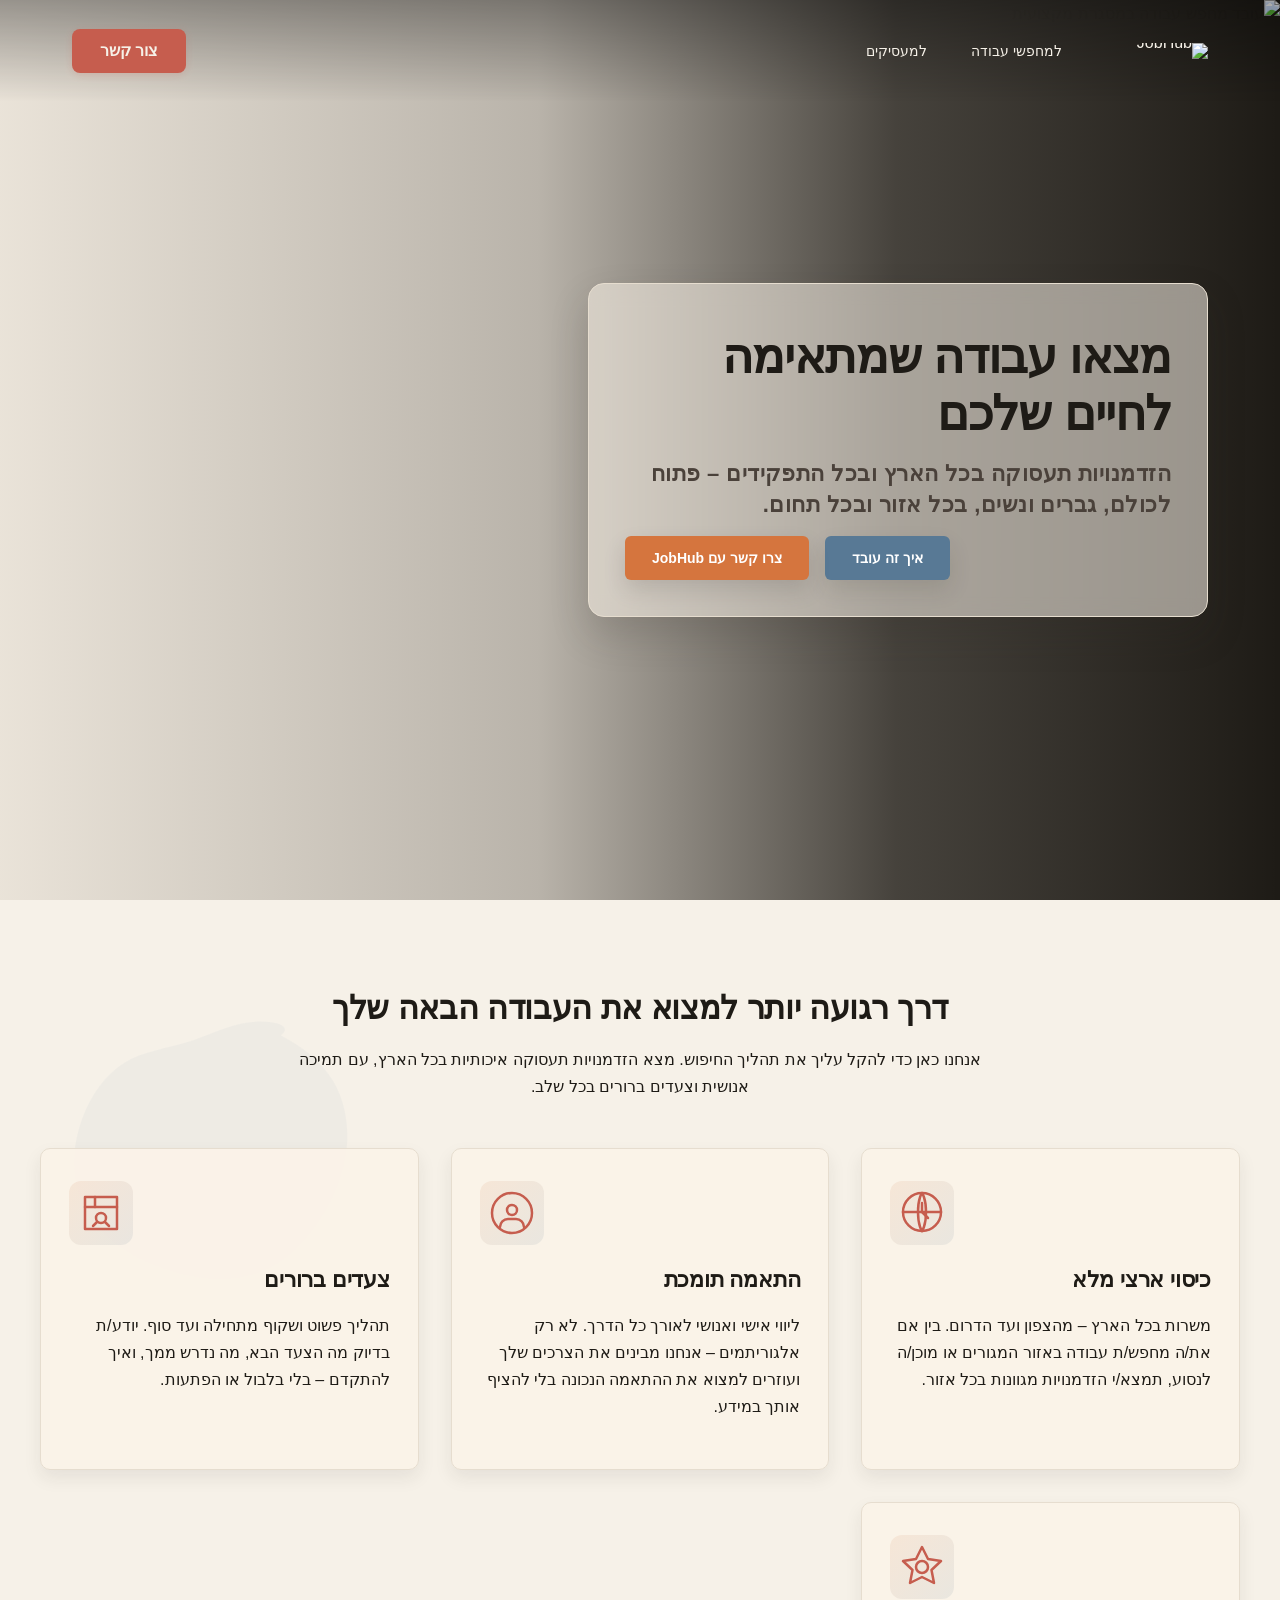
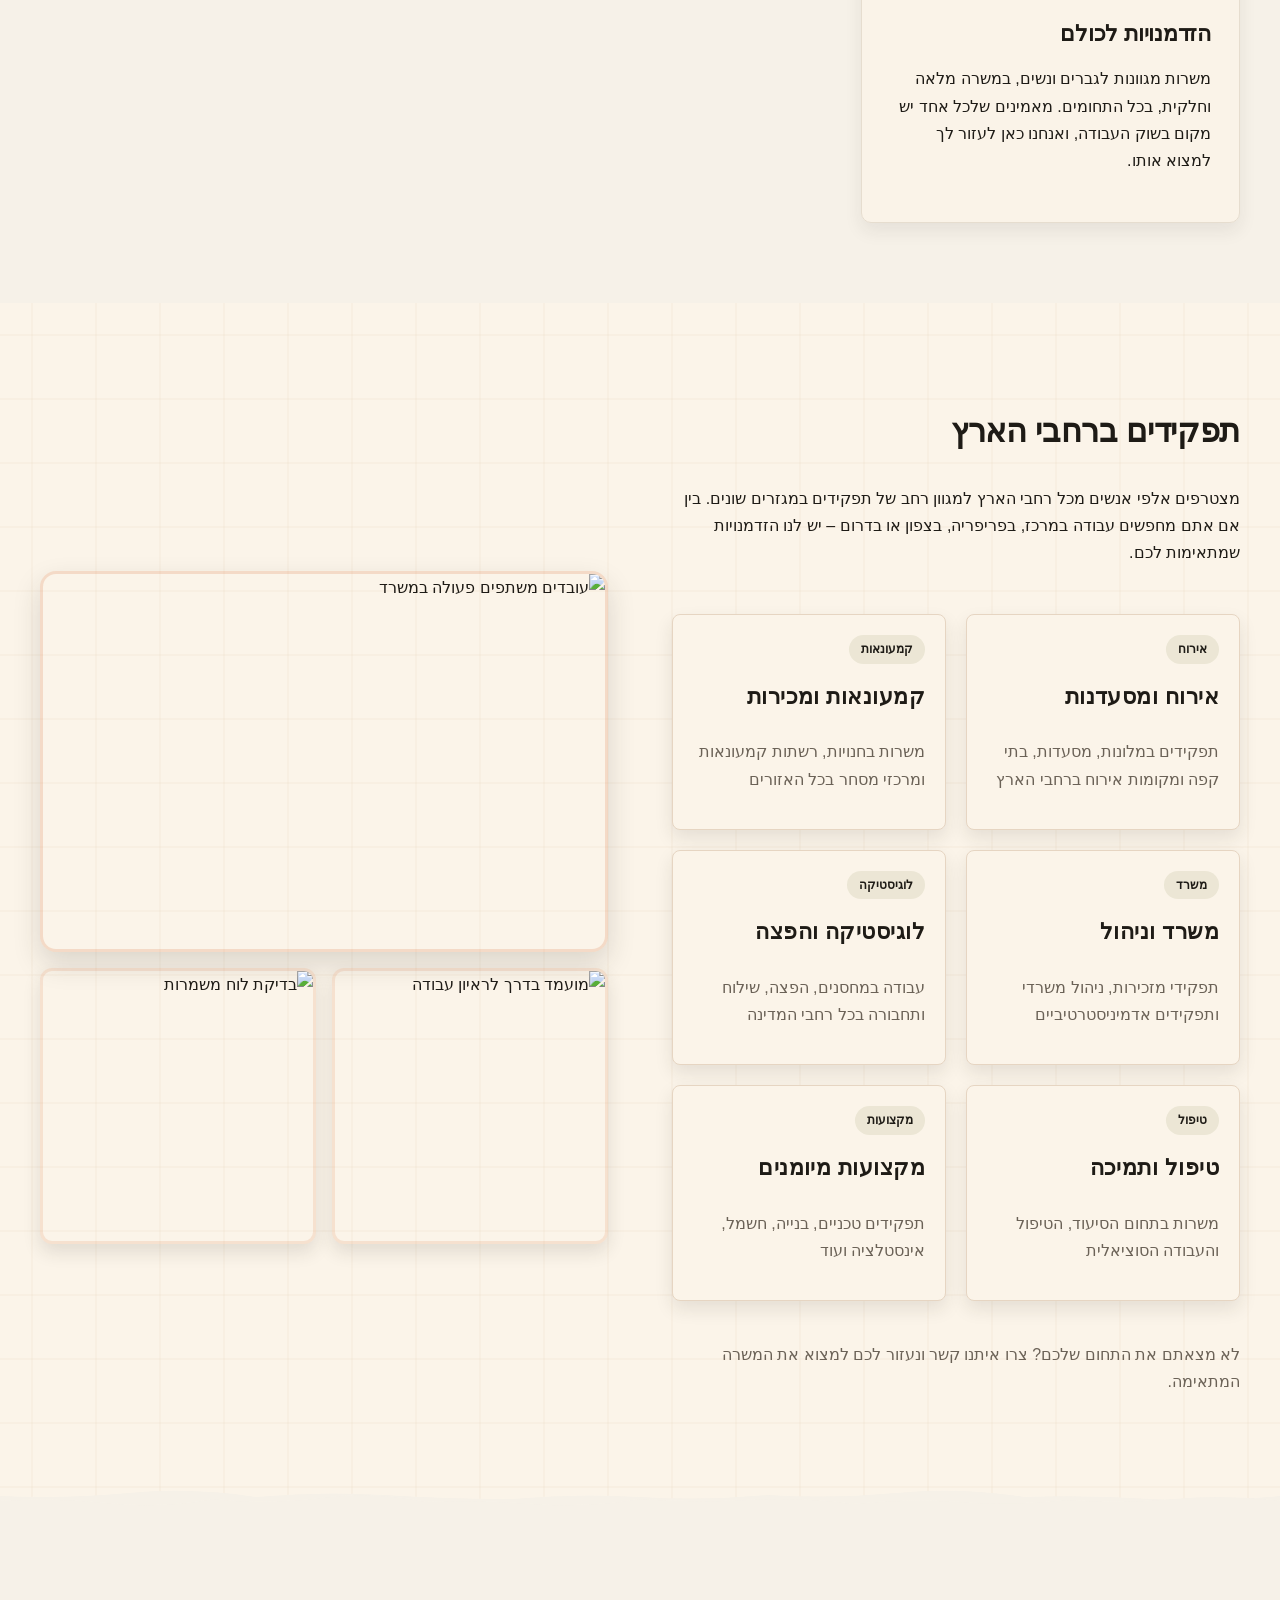
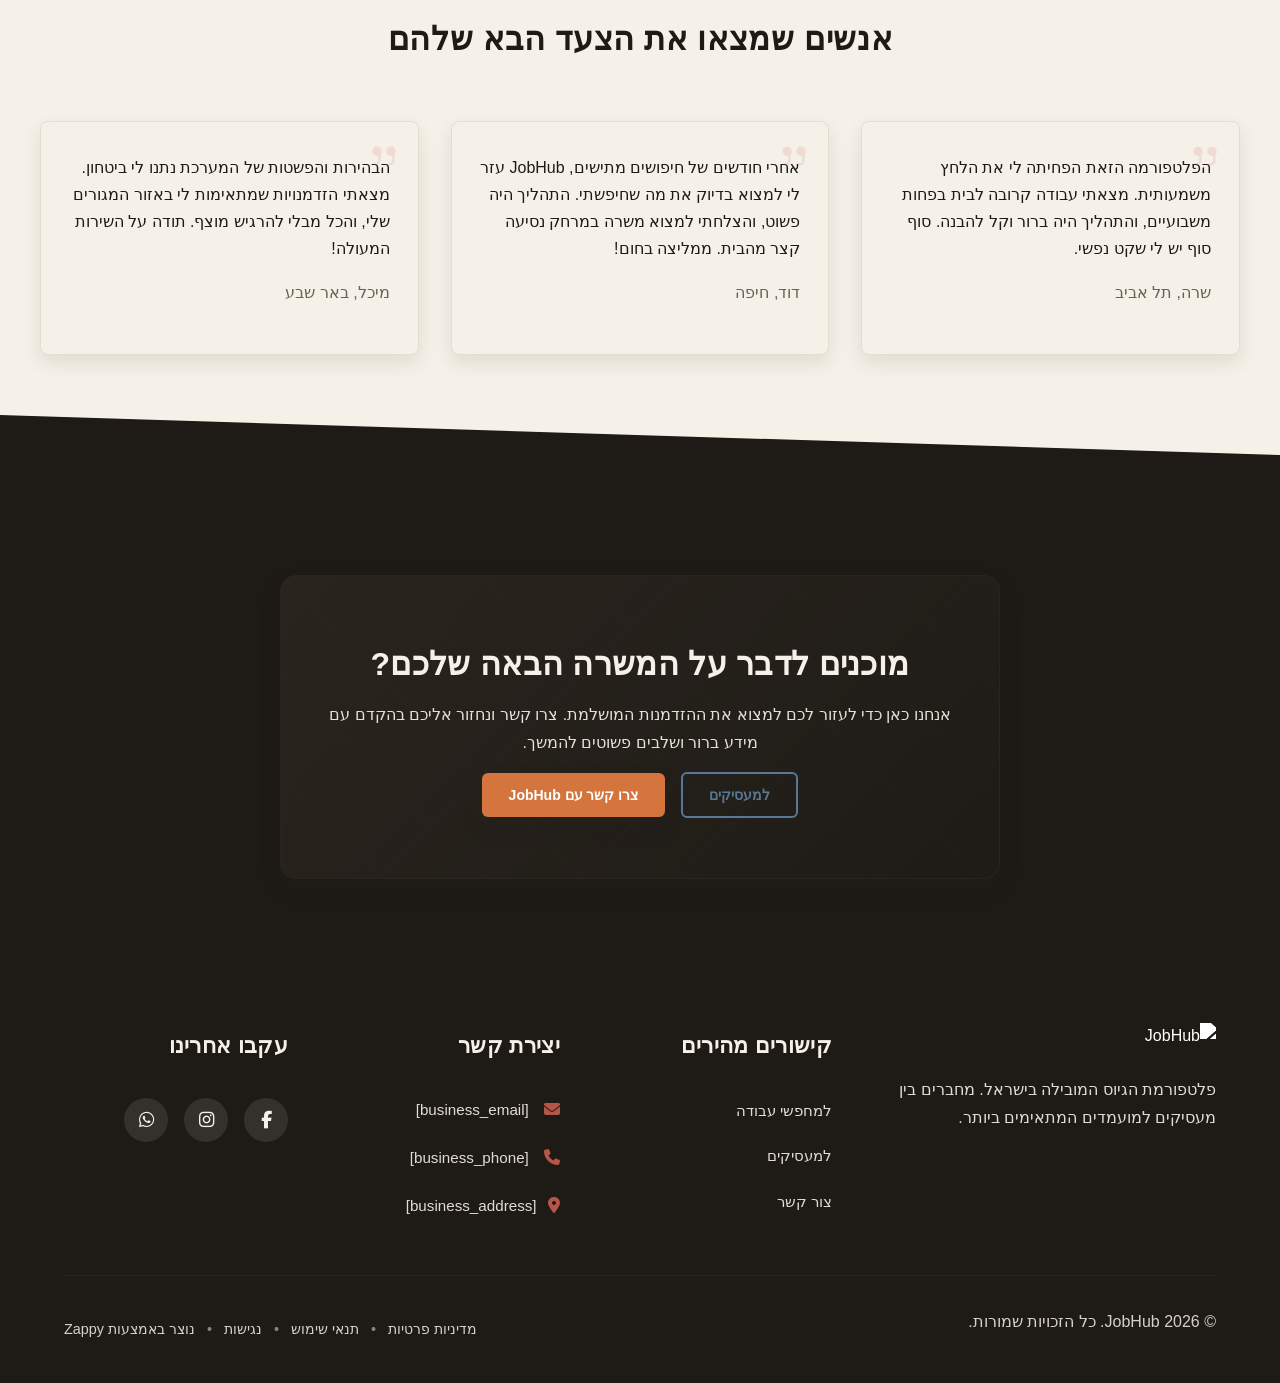
==== commit 511cf307: "Background sync: Progressive GitHub Sync" ====
--- a/index.html
+++ b/index.html
@@ -234,6 +234,209 @@
     <script src="https://cdn.jsdelivr.net/npm/vanilla-cookieconsent@3/dist/cookieconsent.umd.js"></script>
     <!-- Mickidum Accessibility Toolbar -->
     <script src="https://cdn.jsdelivr.net/gh/mickidum/acc_toolbar/acctoolbar/acctoolbar.min.js"></script>
+
+<style data-zappy-section-v2-css="true">
+/* V2 Regenerated Section CSS */
+.index-benefits-section {
+  position: relative;
+  background-color: var(--bg-light);
+  color: var(--text-dark);
+  padding: 80px 16px;
+  overflow: visible;
+  direction: rtl;
+}
+
+.index-benefits-container {
+  max-width: 1200px;
+  margin: 0 auto;
+  position: relative;
+  z-index: 2;
+}
+
+.index-benefits-header {
+  text-align: center;
+  margin-bottom: 60px;
+  max-width: 800px;
+  margin-inline-start: auto;
+  margin-inline-end: auto;
+}
+
+.index-benefits-header h2 {
+  font-family: 'Fraunces', Georgia, serif;
+  font-size: 32px;
+  font-weight: 600;
+  line-height: 1.3;
+  color: var(--text-dark);
+  margin-bottom: 20px;
+  letter-spacing: -0.01em;
+}
+
+.index-benefits-intro {
+  font-family: 'Inter', 'Source Sans 3', system-ui, sans-serif;
+  font-size: 16px;
+  line-height: 1.7;
+  color: var(--text-dark);
+  max-width: 700px;
+  margin: 0 auto;
+}
+
+.index-benefits-grid {
+  display: grid;
+  grid-template-columns: repeat(auto-fit, minmax(280px, 1fr));
+  gap: 32px;
+  margin-top: 48px;
+}
+
+.index-benefits-card {
+  background: rgba(251, 244, 233, 0.92);
+  border-radius: 10px;
+  border: 1px solid var(--border-light);
+  padding: 32px 28px;
+  text-align: right;
+  transition: all 0.3s cubic-bezier(0.4, 0, 0.2, 1);
+  box-shadow: 0 8px 18px rgba(43, 38, 32, 0.08);
+  position: relative;
+  overflow: hidden;
+}
+
+.index-benefits-card::before {
+  content: '';
+  position: absolute;
+  top: 0;
+  right: 0;
+  width: 100%;
+  height: 3px;
+  background: linear-gradient(90deg, var(--primary) 0%, var(--secondary) 50%, var(--accent) 100%);
+  transform: scaleX(0);
+  transform-origin: right;
+  transition: transform 0.4s cubic-bezier(0.4, 0, 0.2, 1);
+}
+
+.index-benefits-card:hover {
+  transform: translateY(-4px);
+  box-shadow: 0 18px 38px rgba(43, 38, 32, 0.14);
+}
+
+.index-benefits-card:hover::before {
+  transform: scaleX(1);
+}
+
+.index-benefits-card-icon {
+  width: 64px;
+  height: 64px;
+  margin-bottom: 20px;
+  margin-inline-start: auto;
+  display: flex;
+  align-items: center;
+  justify-content: center;
+  background: linear-gradient(135deg, rgba(213, 117, 62, 0.1) 0%, rgba(88, 121, 149, 0.1) 100%);
+  border-radius: 12px;
+  color: var(--primary);
+  transition: all 0.3s ease;
+}
+
+.index-benefits-card:hover .index-benefits-card-icon {
+  transform: scale(1.1) rotate(5deg);
+  background: linear-gradient(135deg, rgba(213, 117, 62, 0.15) 0%, rgba(88, 121, 149, 0.15) 100%);
+}
+
+.index-benefits-card-icon svg {
+  width: 48px;
+  height: 48px;
+}
+
+.index-benefits-card h3 {
+  font-family: 'Fraunces', Georgia, serif;
+  font-size: 22px;
+  font-weight: 600;
+  line-height: 1.4;
+  color: var(--text-dark);
+  margin-bottom: 14px;
+  letter-spacing: -0.01em;
+}
+
+.index-benefits-card p {
+  font-family: 'Inter', 'Source Sans 3', system-ui, sans-serif;
+  font-size: 16px;
+  line-height: 1.7;
+  color: var(--text-dark);
+  margin: 0;
+}
+
+.index-benefits-decorative-wrapper {
+  position: absolute;
+  top: 10%;
+  left: 5%;
+  width: 300px;
+  height: 300px;
+  pointer-events: none;
+  z-index: 0;
+  opacity: 0.6;
+}
+
+.index-benefits-decorative-shape {
+  width: 100%;
+  height: 100%;
+  color: var(--secondary);
+  animation: float 20s ease-in-out infinite;
+}
+
+@keyframes float {
+  0%, 100% {
+    transform: translate(0, 0) rotate(0deg);
+  }
+  33% {
+    transform: translate(20px, -20px) rotate(120deg);
+  }
+  66% {
+    transform: translate(-20px, 20px) rotate(240deg);
+  }
+}
+
+@media (max-width: 768px) {
+  .index-benefits-section {
+    padding: 60px 16px;
+  }
+  
+  .index-benefits-header {
+    margin-bottom: 40px;
+  }
+  
+  .index-benefits-header h2 {
+    font-size: 26px;
+  }
+  
+  .index-benefits-grid {
+    grid-template-columns: 1fr !important;
+    gap: 24px;
+  }
+  
+  .index-benefits-card {
+    padding: 24px 20px;
+  }
+  
+  .index-benefits-card-icon {
+    width: 56px;
+    height: 56px;
+  }
+  
+  .index-benefits-card-icon svg {
+    width: 40px;
+    height: 40px;
+  }
+  
+  .index-benefits-card h3 {
+    font-size: 20px;
+  }
+  
+  .index-benefits-decorative-wrapper {
+    width: 200px;
+    height: 200px;
+    top: 5%;
+    left: -10%;
+  }
+}
+</style>
     <link rel="stylesheet" href="/styles.css">
 
     <style id="zappy-dropdown-submenu-styles">
@@ -317,16 +520,16 @@
 
   <nav class="navbar" dir="rtl">
   <button class="mobile-toggle" id="mobileToggle" aria-label="Menu">
-    <svg class="hamburger-icon" width="24" height="24" viewbox="0 0 24 24" fill="none">
+    <svg class="hamburger-icon" width="24" height="24" viewBox="0 0 24 24" fill="none">
       <path d="M3 12h18M3 6h18M3 18h18" stroke="currentColor" stroke-width="2" stroke-linecap="round"></path>
     </svg>
-    <svg class="close-icon" width="24" height="24" viewbox="0 0 24 24" fill="none" style="display: none;">
+    <svg class="close-icon" width="24" height="24" viewBox="0 0 24 24" fill="none" style="display: none;">
       <path d="M18 6L6 18M6 6l12 12" stroke="currentColor" stroke-width="2" stroke-linecap="round"></path>
     </svg>
   </button>
   
   <button class="phone-header-btn" data-phone="[business_phone]" aria-label="Call">
-    <svg width="20" height="20" viewbox="0 0 24 24" fill="currentColor">
+    <svg width="20" height="20" viewBox="0 0 24 24" fill="currentColor">
       <path d="M22 16.92v3a2 2 0 0 1-2.18 2 19.79 19.79 0 0 1-8.63-3.07 19.5 19.5 0 0 1-6-6 19.79 19.79 0 0 1-3.07-8.67A2 2 0 0 1 4.11 2h3a2 2 0 0 1 2 1.72 12.84 12.84 0 0 0 .7 2.81 2 2 0 0 1-.45 2.11L8.09 9.91a16 16 0 0 0 6 6l1.27-1.27a2 2 0 0 1 2.11-.45 12.84 12.84 0 0 0 2.81.7A2 2 0 0 1 22 16.92z"></path>
     </svg>
   </button>
@@ -794,67 +997,71 @@
   </div>
 </section>
 
-<section class="index-benefits-section" data-layout-spec="בית-benefits">
+<section class="index-benefits-section" data-layout-spec="בית-benefits" data-zappy-section="true">
   <div class="index-benefits-container">
-    <div class="index-benefits-header">
+    <header class="index-benefits-header">
       <h2>דרך רגועה יותר למצוא את העבודה הבאה שלך</h2>
-      <p class="index-benefits-intro">אנחנו כאן כדי להקל עליך את תהליך החיפוש. מצא הזדמנויות תעסוקה איכוtiות בכל הארץ, עם תמיכה אנושית וצעדים ברורים בכל שלב.</p>
-    </div>
+      <p class="index-benefits-intro">אנחנו כאן כדי להקל עליך את תהליך החיפוש. מצא הזדמנויות תעסוקה איכותיות בכל הארץ, עם תמיכה אנושית וצעדים ברורים בכל שלב.</p>
+    </header>
     
     <div class="index-benefits-grid">
       <article class="index-benefits-card">
-        <div class="index-benefits-card-content">
-          <h3>
-            <svg data-element-type="icon" data-icon-type="svg" class="index-benefits-icon" width="20" height="20" viewbox="0 0 24 24" fill="none" xmlns="http://www.w3.org/2000/svg">
-              <path d="M12 2C8.13 2 5 5.13 5 9c0 5.25 7 13 7 13s7-7.75 7-13c0-3.87-3.13-7-7-7zm0 9.5c-1.38 0-2.5-1.12-2.5-2.5s1.12-2.5 2.5-2.5 2.5 1.12 2.5 2.5-1.12 2.5-2.5 2.5z" stroke="currentColor" stroke-width="1.5" stroke-linecap="round" stroke-linejoin="round"></path>
-            </svg>
-            כיסוי ארצי מלא
-          </h3>
-          <p>משרות בכל הארץ – מהצפון ועד הדרום. בין אם את/ה מחפש/ת עבודה באזור המגורים או מוכן/ה לנסוע, תמצא/י הזדמנויות מגוונות בכל אזור.</p>
+        <div class="index-benefits-card-icon">
+          <svg data-element-type="icon" data-icon-type="svg" width="48" height="48" viewBox="0 0 48 48" fill="none" xmlns="http://www.w3.org/2000/svg">
+            <path d="M24 4C13.5066 4 5 12.5066 5 23C5 33.4934 13.5066 42 24 42C34.4934 42 43 33.4934 43 23C43 12.5066 34.4934 4 24 4Z" stroke="currentColor" stroke-width="2.5" stroke-linecap="round" stroke-linejoin="round"></path>
+            <path d="M24 14V23L30 29" stroke="currentColor" stroke-width="2.5" stroke-linecap="round" stroke-linejoin="round"></path>
+            <path d="M24 4C24 4 28 9 28 23C28 37 24 42 24 42" stroke="currentColor" stroke-width="2.5" stroke-linecap="round" stroke-linejoin="round"></path>
+            <path d="M24 4C24 4 20 9 20 23C20 37 24 42 24 42" stroke="currentColor" stroke-width="2.5" stroke-linecap="round" stroke-linejoin="round"></path>
+            <path d="M5 23H43" stroke="currentColor" stroke-width="2.5" stroke-linecap="round" stroke-linejoin="round"></path>
+          </svg>
         </div>
+        <h3>כיסוי ארצי מלא</h3>
+        <p>משרות בכל הארץ – מהצפון ועד הדרום. בין אם את/ה מחפש/ת עבודה באזור המגורים או מוכן/ה לנסוע, תמצא/י הזדמנויות מגוונות בכל אזור.</p>
       </article>
       
       <article class="index-benefits-card">
-        <div class="index-benefits-card-content">
-          <h3>
-            <svg data-element-type="icon" data-icon-type="svg" class="index-benefits-icon" width="20" height="20" viewbox="0 0 24 24" fill="none" xmlns="http://www.w3.org/2000/svg">
-              <path d="M12 2C6.48 2 2 6.48 2 12s4.48 10 10 10 10-4.48 10-10S17.52 2 12 2zm-2 15l-5-5 1.41-1.41L10 14.17l7.59-7.59L19 8l-9 9z" stroke="currentColor" stroke-width="1.5" stroke-linecap="round" stroke-linejoin="round"></path>
-            </svg>
-            התאמה תומכת
-          </h3>
-          <p>ליווי אישי ואנושי לאורך כל הדרך. לא רק אלגוריתמים – אנחנו מבינים את הצרכים שלך ועוזרים למצוא את ההתאמה הנכונה בלי להציף אותך במידע.</p>
+        <div class="index-benefits-card-icon">
+          <svg data-element-type="icon" data-icon-type="svg" width="48" height="48" viewBox="0 0 48 48" fill="none" xmlns="http://www.w3.org/2000/svg">
+            <path d="M24 44C35.0457 44 44 35.0457 44 24C44 12.9543 35.0457 4 24 4C12.9543 4 4 12.9543 4 24C4 35.0457 12.9543 44 24 44Z" stroke="currentColor" stroke-width="2.5" stroke-linecap="round" stroke-linejoin="round"></path>
+            <path d="M24 16C26.7614 16 29 18.2386 29 21C29 23.7614 26.7614 26 24 26C21.2386 26 19 23.7614 19 21C19 18.2386 21.2386 16 24 16Z" stroke="currentColor" stroke-width="2.5" stroke-linecap="round" stroke-linejoin="round"></path>
+            <path d="M12 38C12 33.5817 15.5817 30 20 30H28C32.4183 30 36 33.5817 36 38" stroke="currentColor" stroke-width="2.5" stroke-linecap="round" stroke-linejoin="round"></path>
+          </svg>
         </div>
+        <h3>התאמה תומכת</h3>
+        <p>ליווי אישי ואנושי לאורך כל הדרך. לא רק אלגוריתמים – אנחנו מבינים את הצרכים שלך ועוזרים למצוא את ההתאמה הנכונה בלי להציף אותך במידע.</p>
       </article>
       
       <article class="index-benefits-card">
-        <div class="index-benefits-card-content">
-          <h3>
-            <svg data-element-type="icon" data-icon-type="svg" class="index-benefits-icon" width="20" height="20" viewbox="0 0 24 24" fill="none" xmlns="http://www.w3.org/2000/svg">
-              <path d="M9 11H7v2h2v-2zm4 0h-2v2h2v-2zm4 0h-2v2h2v-2zm2-7h-1V2h-2v2H8V2H6v2H5c-1.11 0-1.99.9-1.99 2L3 20c0 1.1.89 2 2 2h14c1.1 0 2-.9 2-2V6c0-1.1-.9-2-2-2zm0 16H5V9h14v11z" stroke="currentColor" stroke-width="1.5" stroke-linecap="round" stroke-linejoin="round"></path>
-            </svg>
-            צעדים ברורים
-          </h3>
-          <p>תהליך פשוט ושקוף מתחילה ועד סוף. יודע/ת בדיוק מה הצעד הבא, מה נדרש ממך, ואיך להתקדם – בלי בלבול או הפתעות.</p>
+        <div class="index-benefits-card-icon">
+          <svg data-element-type="icon" data-icon-type="svg" width="48" height="48" viewBox="0 0 48 48" fill="none" xmlns="http://www.w3.org/2000/svg">
+            <path d="M8 8H40V40H8V8Z" stroke="currentColor" stroke-width="2.5" stroke-linecap="round" stroke-linejoin="round"></path>
+            <path d="M8 18H40" stroke="currentColor" stroke-width="2.5" stroke-linecap="round" stroke-linejoin="round"></path>
+            <path d="M18 8V18" stroke="currentColor" stroke-width="2.5" stroke-linecap="round" stroke-linejoin="round"></path>
+            <circle cx="24" cy="29" r="5" stroke="currentColor" stroke-width="2.5" stroke-linecap="round" stroke-linejoin="round"></circle>
+            <path d="M20 33L16 37" stroke="currentColor" stroke-width="2.5" stroke-linecap="round" stroke-linejoin="round"></path>
+            <path d="M28 33L32 37" stroke="currentColor" stroke-width="2.5" stroke-linecap="round" stroke-linejoin="round"></path>
+          </svg>
         </div>
+        <h3>צעדים ברורים</h3>
+        <p>תהליך פשוט ושקוף מתחילה ועד סוף. יודע/ת בדיוק מה הצעד הבא, מה נדרש ממך, ואיך להתקדם – בלי בלבול או הפתעות.</p>
       </article>
       
       <article class="index-benefits-card">
-        <div class="index-benefits-card-content">
-          <h3>
-            <svg data-element-type="icon" data-icon-type="svg" class="index-benefits-icon" width="20" height="20" viewbox="0 0 24 24" fill="none" xmlns="http://www.w3.org/2000/svg">
-              <path d="M16 11c1.66 0 2.99-1.34 2.99-3S17.66 5 16 5c-1.66 0-3 1.34-3 3s1.34 3 3 3zm-8 0c1.66 0 2.99-1.34 2.99-3S9.66 5 8 5C6.34 5 5 6.34 5 8s1.34 3 3 3zm0 2c-2.33 0-7 1.17-7 3.5V19h14v-2.5c0-2.33-4.67-3.5-7-3.5zm8 0c-.29 0-.62.02-.97.05 1.16.84 1.97 1.97 1.97 3.45V19h6v-2.5c0-2.33-4.67-3.5-7-3.5z" stroke="currentColor" stroke-width="1.5" stroke-linecap="round" stroke-linejoin="round"></path>
-            </svg>
-            הזדמנויות לכולם
-          </h3>
-          <p>משרות מגוונות לגברים ונשים, במשרה מלאה וחלקית, בכל התחומים. מאמינים שלכל אחד יש מקום בשוק העבודה, ואנחנו כאן לעזור לך למצוא אותו.</p>
+        <div class="index-benefits-card-icon">
+          <svg data-element-type="icon" data-icon-type="svg" width="48" height="48" viewBox="0 0 48 48" fill="none" xmlns="http://www.w3.org/2000/svg">
+            <path d="M24 4L30 16L43 18L33.5 27L36 40L24 34L12 40L14.5 27L5 18L18 16L24 4Z" stroke="currentColor" stroke-width="2.5" stroke-linecap="round" stroke-linejoin="round"></path>
+            <circle cx="24" cy="24" r="6" stroke="currentColor" stroke-width="2.5" stroke-linecap="round" stroke-linejoin="round"></circle>
+          </svg>
         </div>
+        <h3>הזדמנויות לכולם</h3>
+        <p>משרות מגוונות לגברים ונשים, במשרה מלאה וחלקית, בכל התחומים. מאמינים שלכל אחד יש מקום בשוק העבודה, ואנחנו כאן לעזור לך למצוא אותו.</p>
       </article>
     </div>
   </div>
   
-  <div class="index-benefits-divider-wrapper">
-    <svg data-no-icon-edit="true" aria-hidden="true" viewbox="0 0 1200 60" preserveaspectratio="none" xmlns="http://www.w3.org/2000/svg">
-      <path d="M0,60 L0,35 Q100,28 200,32 T400,35 Q500,30 600,35 T800,32 Q900,35 1000,30 T1200,35 L1200,60 Z" fill="#FBF4E9"></path>
+  <div class="index-benefits-decorative-wrapper">
+    <svg data-no-icon-edit="true" aria-hidden="true" class="index-benefits-decorative-shape" viewBox="0 0 200 200" xmlns="http://www.w3.org/2000/svg">
+      <path fill="currentColor" opacity="0.08" d="M44.7,-76.4C58.8,-69.2,71.8,-59.1,79.6,-45.8C87.4,-32.6,90,-16.3,88.5,-0.9C87,14.6,81.4,29.2,73.2,42.8C65,56.4,54.2,69,40.8,76.8C27.4,84.6,11.4,87.6,-4.8,85.9C-21,84.2,-42,77.8,-58.2,67.8C-74.4,57.8,-85.8,44.2,-90.6,28.4C-95.4,12.6,-93.6,-5.4,-87.8,-21.2C-82,-37,-72.2,-50.6,-59.8,-58.2C-47.4,-65.8,-32.4,-67.4,-18.2,-71.8C-4,-76.2,9.4,-83.4,23.8,-85.2C38.2,-87,53.6,-83.4,44.7,-76.4Z" transform="translate(100 100)"></path>
     </svg>
   </div>
 </section>
@@ -917,7 +1124,7 @@
     </div>
   </div>
   <div class="index-showcase-divider-wrapper">
-    <svg data-no-icon-edit="true" aria-hidden="true" viewbox="0 0 1200 60" preserveaspectratio="none" xmlns="http://www.w3.org/2000/svg">
+    <svg data-no-icon-edit="true" aria-hidden="true" viewBox="0 0 1200 60" preserveAspectRatio="none" xmlns="http://www.w3.org/2000/svg">
       <defs>
         <linearGradient id="index-showcase-gradient" x1="0%" y1="0%" x2="0%" y2="100%">
           <stop offset="0%" style="stop-color:#587995;stop-opacity:0.3"></stop>
@@ -937,21 +1144,21 @@
     </div>
     <div class="index-testimonials-grid">
       <div class="index-testimonials-card">
-        <svg class="index-testimonials-quote-icon" data-no-icon-edit="true" aria-hidden="true" width="28" height="28" viewbox="0 0 24 24" fill="none" xmlns="http://www.w3.org/2000/svg">
+        <svg class="index-testimonials-quote-icon" data-no-icon-edit="true" aria-hidden="true" width="28" height="28" viewBox="0 0 24 24" fill="none" xmlns="http://www.w3.org/2000/svg">
           <path d="M10 8C10 5.79086 8.20914 4 6 4C3.79086 4 2 5.79086 2 8C2 10.2091 3.79086 12 6 12C6.34783 12 6.68406 11.9565 7 11.8761V16C7 17.1046 6.10457 18 5 18H4C3.44772 18 3 18.4477 3 19C3 19.5523 3.44772 20 4 20H5C7.20914 20 9 18.2091 9 16V10.8761C9.68406 10.4783 10 9.79086 10 9C10 8.44772 10 8.44772 10 8ZM22 8C22 5.79086 20.2091 4 18 4C15.7909 4 14 5.79086 14 8C14 10.2091 15.7909 12 18 12C18.3478 12 18.6841 11.9565 19 11.8761V16C19 17.1046 18.1046 18 17 18H16C15.4477 18 15 18.4477 15 19C15 19.5523 15.4477 20 16 20H17C19.2091 20 21 18.2091 21 16V10.8761C21.6841 10.4783 22 9.79086 22 9C22 8.44772 22 8.44772 22 8Z" fill="currentColor" opacity="0.15"></path>
         </svg>
         <p class="index-testimonials-quote">הפלטפורמה הזאת הפחיתה לי את הלחץ משמעותית. מצאתי עבודה קרובה לבית בפחות משבועיים, והתהליך היה ברור וקל להבנה. סוף סוף יש לי שקט נפשי.</p>
         <p class="index-testimonials-attribution">שרה, תל אביב</p>
       </div>
       <div class="index-testimonials-card">
-        <svg class="index-testimonials-quote-icon" data-no-icon-edit="true" aria-hidden="true" width="28" height="28" viewbox="0 0 24 24" fill="none" xmlns="http://www.w3.org/2000/svg">
+        <svg class="index-testimonials-quote-icon" data-no-icon-edit="true" aria-hidden="true" width="28" height="28" viewBox="0 0 24 24" fill="none" xmlns="http://www.w3.org/2000/svg">
           <path d="M10 8C10 5.79086 8.20914 4 6 4C3.79086 4 2 5.79086 2 8C2 10.2091 3.79086 12 6 12C6.34783 12 6.68406 11.9565 7 11.8761V16C7 17.1046 6.10457 18 5 18H4C3.44772 18 3 18.4477 3 19C3 19.5523 3.44772 20 4 20H5C7.20914 20 9 18.2091 9 16V10.8761C9.68406 10.4783 10 9.79086 10 9C10 8.44772 10 8.44772 10 8ZM22 8C22 5.79086 20.2091 4 18 4C15.7909 4 14 5.79086 14 8C14 10.2091 15.7909 12 18 12C18.3478 12 18.6841 11.9565 19 11.8761V16C19 17.1046 18.1046 18 17 18H16C15.4477 18 15 18.4477 15 19C15 19.5523 15.4477 20 16 20H17C19.2091 20 21 18.2091 21 16V10.8761C21.6841 10.4783 22 9.79086 22 9C22 8.44772 22 8.44772 22 8Z" fill="currentColor" opacity="0.15"></path>
         </svg>
         <p class="index-testimonials-quote">אחרי חודשים של חיפושים מתישים, JobHub עזר לי למצוא בדיוק את מה שחיפשתי. התהליך היה פשוט, והצלחתי למצוא משרה במרחק נסיעה קצר מהבית. ממליצה בחום!</p>
         <p class="index-testimonials-attribution">דוד, חיפה</p>
       </div>
       <div class="index-testimonials-card">
-        <svg class="index-testimonials-quote-icon" data-no-icon-edit="true" aria-hidden="true" width="28" height="28" viewbox="0 0 24 24" fill="none" xmlns="http://www.w3.org/2000/svg">
+        <svg class="index-testimonials-quote-icon" data-no-icon-edit="true" aria-hidden="true" width="28" height="28" viewBox="0 0 24 24" fill="none" xmlns="http://www.w3.org/2000/svg">
           <path d="M10 8C10 5.79086 8.20914 4 6 4C3.79086 4 2 5.79086 2 8C2 10.2091 3.79086 12 6 12C6.34783 12 6.68406 11.9565 7 11.8761V16C7 17.1046 6.10457 18 5 18H4C3.44772 18 3 18.4477 3 19C3 19.5523 3.44772 20 4 20H5C7.20914 20 9 18.2091 9 16V10.8761C9.68406 10.4783 10 9.79086 10 9C10 8.44772 10 8.44772 10 8ZM22 8C22 5.79086 20.2091 4 18 4C15.7909 4 14 5.79086 14 8C14 10.2091 15.7909 12 18 12C18.3478 12 18.6841 11.9565 19 11.8761V16C19 17.1046 18.1046 18 17 18H16C15.4477 18 15 18.4477 15 19C15 19.5523 15.4477 20 16 20H17C19.2091 20 21 18.2091 21 16V10.8761C21.6841 10.4783 22 9.79086 22 9C22 8.44772 22 8.44772 22 8Z" fill="currentColor" opacity="0.15"></path>
         </svg>
         <p class="index-testimonials-quote">הבהירות והפשטות של המערכת נתנו לי ביטחון. מצאתי הזדמנויות שמתאימות לי באזור המגורים שלי, והכל מבלי להרגיש מוצף. תודה על השירות המעולה!</p>
@@ -960,7 +1167,7 @@
     </div>
   </div>
   <div class="index-testimonials-divider-wrapper">
-    <svg data-no-icon-edit="true" aria-hidden="true" viewbox="0 0 1200 80" preserveaspectratio="none" xmlns="http://www.w3.org/2000/svg">
+    <svg data-no-icon-edit="true" aria-hidden="true" viewBox="0 0 1200 80" preserveAspectRatio="none" xmlns="http://www.w3.org/2000/svg">
       <path d="M0,80 L0,0 L1200,40 L1200,80 Z" fill="var(--bg-dark)"></path>
     </svg>
   </div>
--- a/styles.css
+++ b/styles.css
@@ -67,7 +67,6 @@
   font-display: swap;
   src: url('assets/fonts/Rubik-Bold.woff2') format('woff2');
 }
-
 
 /* Self-hosted fonts (Inter + Rubik for multi-language support) */
 
@@ -908,7 +907,6 @@
     display: block !important;
   }
 }
-
 
 /* ============================================
    NAVBAR LAYOUT - POST-GENERATION FIXES
@@ -1738,7 +1736,6 @@
 /* Post-generation fix: Remove main element margin-top and padding-top */
 main { margin-top: 0 !important; padding-top: 0 !important; }
 
-
 /* Footer Styles */
 :root {
   --primary: #C65D4E;
@@ -2166,150 +2163,6 @@
     width: 100%;
     padding: 16px 24px;
     font-size: 15px;
-  }
-}
-
-/* index-benefits */
-.index-benefits-section {
-  position: relative;
-  background: #FBF4E9;
-  padding: 80px 24px 120px;
-  overflow: visible;
-  direction: rtl;
-  color: var(--text-dark);
-}
-
-.index-benefits-container {
-  max-width: 1200px;
-  margin: 0 auto;
-}
-
-.index-benefits-header {
-  text-align: center;
-  max-width: 720px;
-  margin: 0 auto 64px;
-}
-
-.index-benefits-header h2 {
-  font-family: 'Rubik', sans-serif;
-  font-size: 32px;
-  font-weight: 600;
-  line-height: 1.3;
-  color: var(--text-dark);
-  margin: 0 0 20px;
-  letter-spacing: -0.01em;
-}
-
-.index-benefits-intro {
-  font-family: 'Rubik', sans-serif;
-  font-size: 16px;
-  line-height: 1.7;
-  color: var(--text-dark);
-  margin: 0;
-}
-
-.index-benefits-grid {
-  display: grid;
-  grid-template-columns: repeat(2, 1fr);
-  gap: 32px;
-  margin: 0;
-}
-
-.index-benefits-card {
-  background: #FBF4E9;
-  border: 1px solid #E6D5C2;
-  border-radius: 8px;
-  padding: 28px 24px;
-  box-shadow: 0 8px 18px rgba(43, 38, 32, 0.10);
-  transition: transform 0.3s ease, box-shadow 0.3s ease;
-  display: flex;
-  flex-direction: column;
-}
-
-.index-benefits-card:hover {
-  transform: translateY(-4px);
-  box-shadow: 0 12px 24px rgba(43, 38, 32, 0.14);
-}
-
-.index-benefits-card-content {
-  display: flex;
-  flex-direction: column;
-  gap: 12px;
-}
-
-.index-benefits-card h3 {
-  font-family: 'Rubik', sans-serif;
-  font-size: 22px;
-  font-weight: 600;
-  line-height: 1.4;
-  color: var(--text-dark);
-  margin: 0;
-  display: flex;
-  align-items: center;
-  gap: 10px;
-  text-align: right;
-}
-
-.index-benefits-icon {
-  flex-shrink: 0;
-  color: var(--primary);
-  stroke: currentColor;
-  fill: none;
-}
-
-.index-benefits-card p {
-  font-family: 'Rubik', sans-serif;
-  font-size: 16px;
-  line-height: 1.7;
-  color: var(--text-dark);
-  margin: 0;
-  text-align: right;
-}
-
-.index-benefits-divider-wrapper {
-  position: absolute;
-  bottom: 0;
-  left: 0;
-  width: 100%;
-  height: 60px;
-  pointer-events: none;
-  z-index: 5;
-}
-
-.index-benefits-divider-wrapper svg {
-  display: block;
-  width: 100%;
-  height: 100%;
-}
-
-@media (max-width: 768px) {
-  .index-benefits-section {
-    padding: 60px 16px 100px;
-  }
-  
-  .index-benefits-header {
-    margin-bottom: 40px;
-  }
-  
-  .index-benefits-header h2 {
-    font-size: 28px;
-  }
-  
-  .index-benefits-grid {
-    grid-template-columns: 1fr !important;
-    gap: 20px;
-  }
-  
-  .index-benefits-card {
-    padding: 20px 18px;
-  }
-  
-  .index-benefits-card h3 {
-    font-size: 18px;
-  }
-  
-  .index-benefits-divider-wrapper {
-    height: 40px;
   }
 }
 
@@ -4933,13 +4786,10 @@
   }
 }
 
-
-
 /* Global font override - exclude icon fonts and special elements */
 *:not(.fas):not(.far):not(.fab):not(.fa):not([class*="fa-"]):not(.iconify):not([class*="icon"]):not(code):not(pre):not(i[class*="fa"]) {
   font-family: 'Rubik', sans-serif !important;
 }
-
 
 /* Logo size constraint - enforce max-height only */
 .logo, img.logo, .logo img, .logo-link img, .nav-brand img {
@@ -4948,7 +4798,6 @@
   width: auto !important;
   object-fit: contain !important;
 }
-
 
 /* Hide WhatsApp float button on desktop (mobile-only) */
 @media (min-width: 769px) {
@@ -4959,7 +4808,6 @@
     pointer-events: none !important;
   }
 }
-
 
 /* ============================================
    MOBILE RESPONSIVE FIXES (Auto-generated)
@@ -5468,7 +5316,6 @@
   opacity: 0.8;
 }
 
-
 /* Cookie Consent Styles */
 
 /* Cookie Consent Customizations */
@@ -5565,7 +5412,6 @@
   white-space: nowrap !important;
   border: 0 !important;
 }
-
 
 /* Custom Accessibility Toolbar Styling - Zappy Style */
 
@@ -5783,6 +5629,210 @@
   body.accessibility-widget-visible div[id*="mic-access-tool-box"],
   body.accessibility-widget-visible ._access-menu {
     display: none !important;
+  }
+}
+
+/* ═══════════════════════════════════════════════════════════
+   V2 REGENERATED SECTION CSS (בית-benefits)
+   Added: 2026-03-13T22:12:35.831Z
+   ═══════════════════════════════════════════════════════════ */
+.index-benefits-section {
+  position: relative;
+  background-color: var(--bg-light);
+  color: var(--text-dark);
+  padding: 80px 16px;
+  overflow: visible;
+  direction: rtl;
+}
+
+.index-benefits-container {
+  max-width: 1200px;
+  margin: 0 auto;
+  position: relative;
+  z-index: 2;
+}
+
+.index-benefits-header {
+  text-align: center;
+  margin-bottom: 60px;
+  max-width: 800px;
+  margin-inline-start: auto;
+  margin-inline-end: auto;
+}
+
+.index-benefits-header h2 {
+  font-family: 'Fraunces', Georgia, serif;
+  font-size: 32px;
+  font-weight: 600;
+  line-height: 1.3;
+  color: var(--text-dark);
+  margin-bottom: 20px;
+  letter-spacing: -0.01em;
+}
+
+.index-benefits-intro {
+  font-family: 'Inter', 'Source Sans 3', system-ui, sans-serif;
+  font-size: 16px;
+  line-height: 1.7;
+  color: var(--text-dark);
+  max-width: 700px;
+  margin: 0 auto;
+}
+
+.index-benefits-grid {
+  display: grid;
+  grid-template-columns: repeat(auto-fit, minmax(280px, 1fr));
+  gap: 32px;
+  margin-top: 48px;
+}
+
+.index-benefits-card {
+  background: rgba(251, 244, 233, 0.92);
+  border-radius: 10px;
+  border: 1px solid var(--border-light);
+  padding: 32px 28px;
+  text-align: right;
+  transition: all 0.3s cubic-bezier(0.4, 0, 0.2, 1);
+  box-shadow: 0 8px 18px rgba(43, 38, 32, 0.08);
+  position: relative;
+  overflow: hidden;
+}
+
+.index-benefits-card::before {
+  content: '';
+  position: absolute;
+  top: 0;
+  right: 0;
+  width: 100%;
+  height: 3px;
+  background: linear-gradient(90deg, var(--primary) 0%, var(--secondary) 50%, var(--accent) 100%);
+  transform: scaleX(0);
+  transform-origin: right;
+  transition: transform 0.4s cubic-bezier(0.4, 0, 0.2, 1);
+}
+
+.index-benefits-card:hover {
+  transform: translateY(-4px);
+  box-shadow: 0 18px 38px rgba(43, 38, 32, 0.14);
+}
+
+.index-benefits-card:hover::before {
+  transform: scaleX(1);
+}
+
+.index-benefits-card-icon {
+  width: 64px;
+  height: 64px;
+  margin-bottom: 20px;
+  margin-inline-start: auto;
+  display: flex;
+  align-items: center;
+  justify-content: center;
+  background: linear-gradient(135deg, rgba(213, 117, 62, 0.1) 0%, rgba(88, 121, 149, 0.1) 100%);
+  border-radius: 12px;
+  color: var(--primary);
+  transition: all 0.3s ease;
+}
+
+.index-benefits-card:hover .index-benefits-card-icon {
+  transform: scale(1.1) rotate(5deg);
+  background: linear-gradient(135deg, rgba(213, 117, 62, 0.15) 0%, rgba(88, 121, 149, 0.15) 100%);
+}
+
+.index-benefits-card-icon svg {
+  width: 48px;
+  height: 48px;
+}
+
+.index-benefits-card h3 {
+  font-family: 'Fraunces', Georgia, serif;
+  font-size: 22px;
+  font-weight: 600;
+  line-height: 1.4;
+  color: var(--text-dark);
+  margin-bottom: 14px;
+  letter-spacing: -0.01em;
+}
+
+.index-benefits-card p {
+  font-family: 'Inter', 'Source Sans 3', system-ui, sans-serif;
+  font-size: 16px;
+  line-height: 1.7;
+  color: var(--text-dark);
+  margin: 0;
+}
+
+.index-benefits-decorative-wrapper {
+  position: absolute;
+  top: 10%;
+  left: 5%;
+  width: 300px;
+  height: 300px;
+  pointer-events: none;
+  z-index: 0;
+  opacity: 0.6;
+}
+
+.index-benefits-decorative-shape {
+  width: 100%;
+  height: 100%;
+  color: var(--secondary);
+  animation: float 20s ease-in-out infinite;
+}
+
+@keyframes float {
+  0%, 100% {
+    transform: translate(0, 0) rotate(0deg);
+  }
+  33% {
+    transform: translate(20px, -20px) rotate(120deg);
+  }
+  66% {
+    transform: translate(-20px, 20px) rotate(240deg);
+  }
+}
+
+@media (max-width: 768px) {
+  .index-benefits-section {
+    padding: 60px 16px;
+  }
+  
+  .index-benefits-header {
+    margin-bottom: 40px;
+  }
+  
+  .index-benefits-header h2 {
+    font-size: 26px;
+  }
+  
+  .index-benefits-grid {
+    grid-template-columns: 1fr !important;
+    gap: 24px;
+  }
+  
+  .index-benefits-card {
+    padding: 24px 20px;
+  }
+  
+  .index-benefits-card-icon {
+    width: 56px;
+    height: 56px;
+  }
+  
+  .index-benefits-card-icon svg {
+    width: 40px;
+    height: 40px;
+  }
+  
+  .index-benefits-card h3 {
+    font-size: 20px;
+  }
+  
+  .index-benefits-decorative-wrapper {
+    width: 200px;
+    height: 200px;
+    top: 5%;
+    left: -10%;
   }
 }
 
